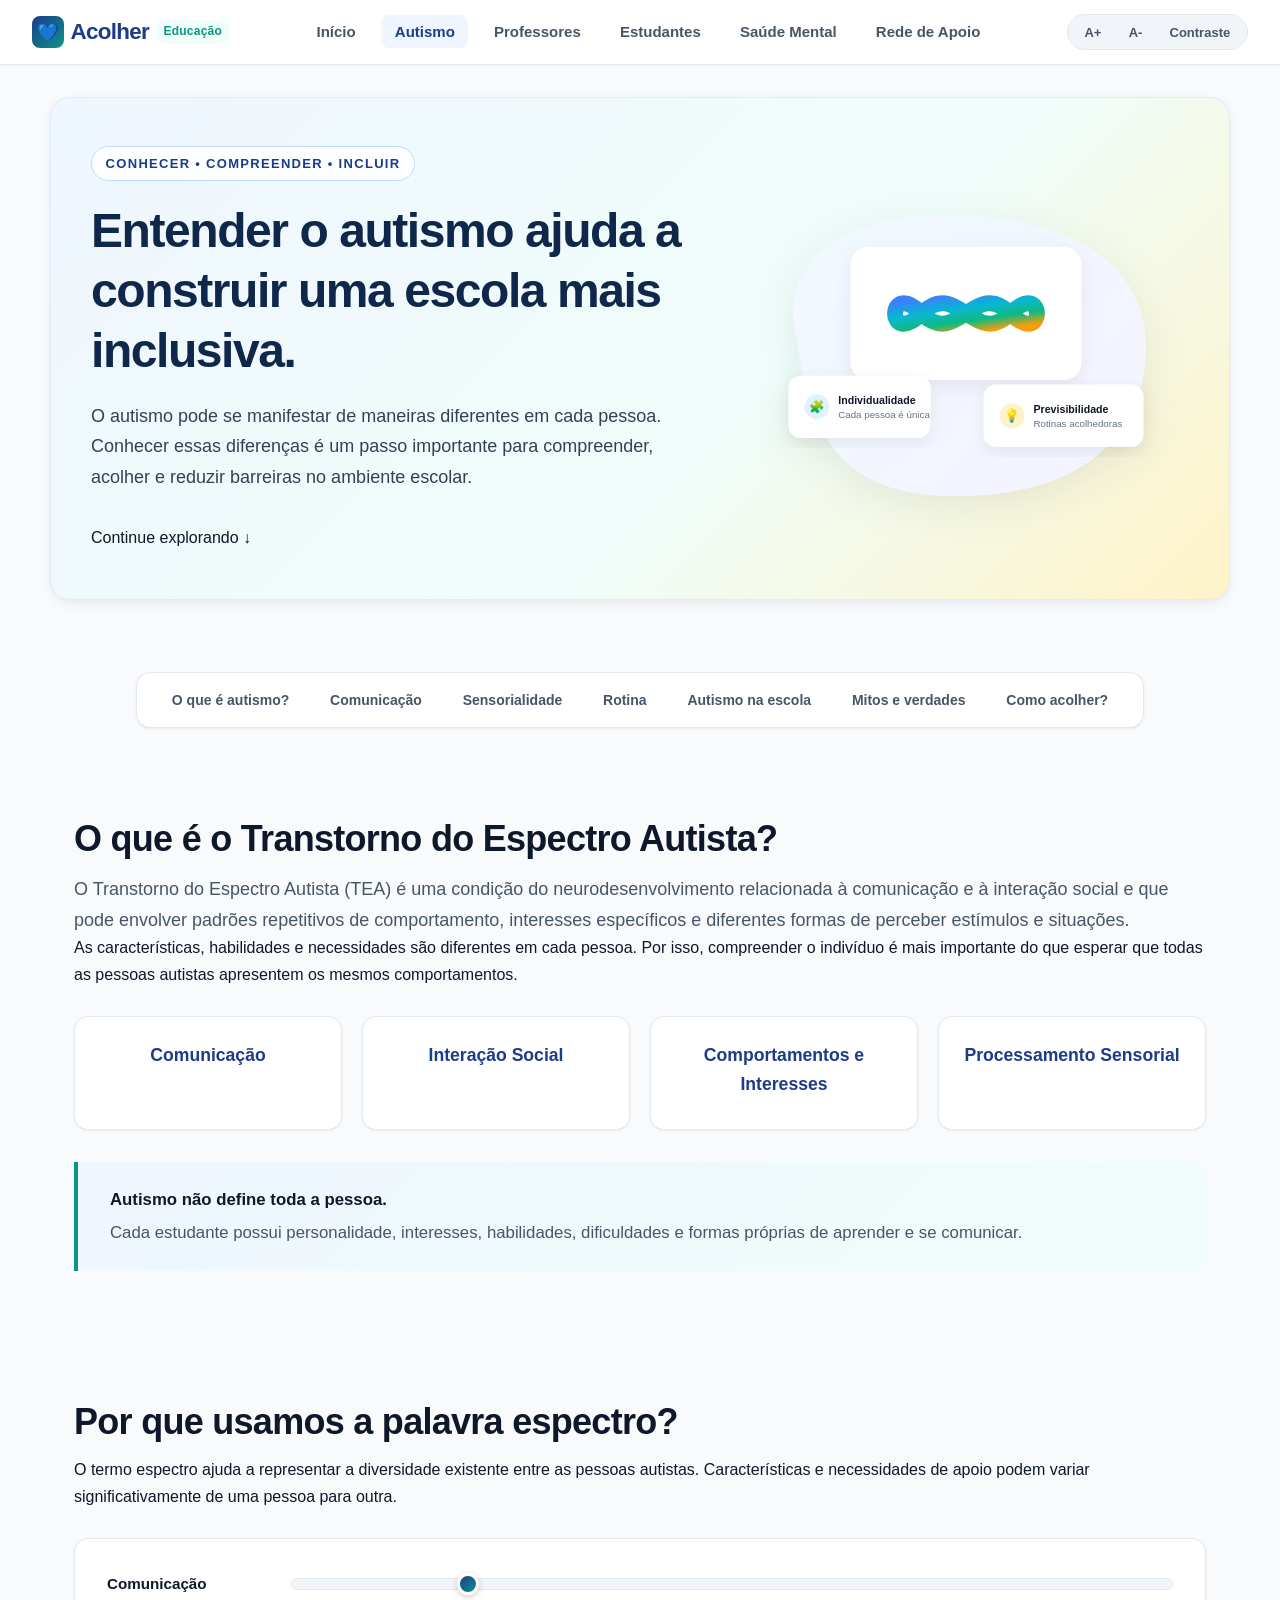
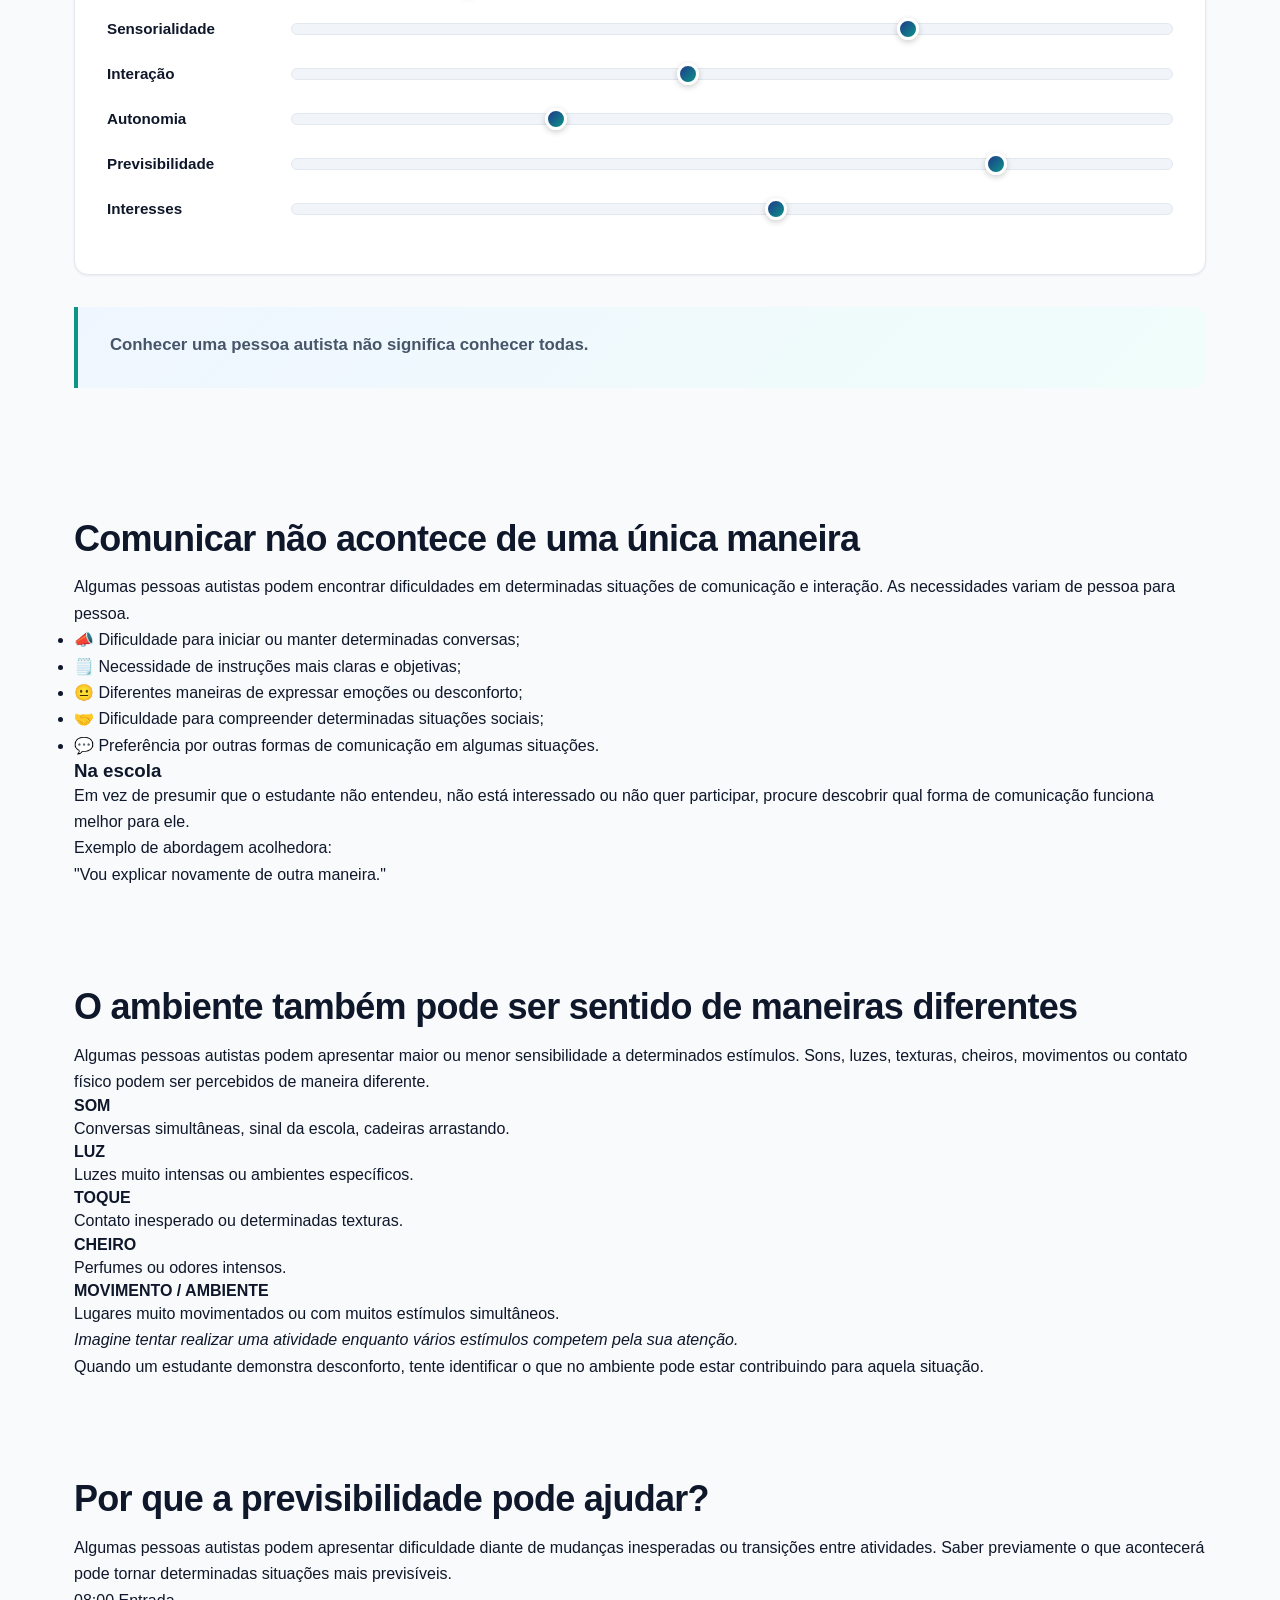
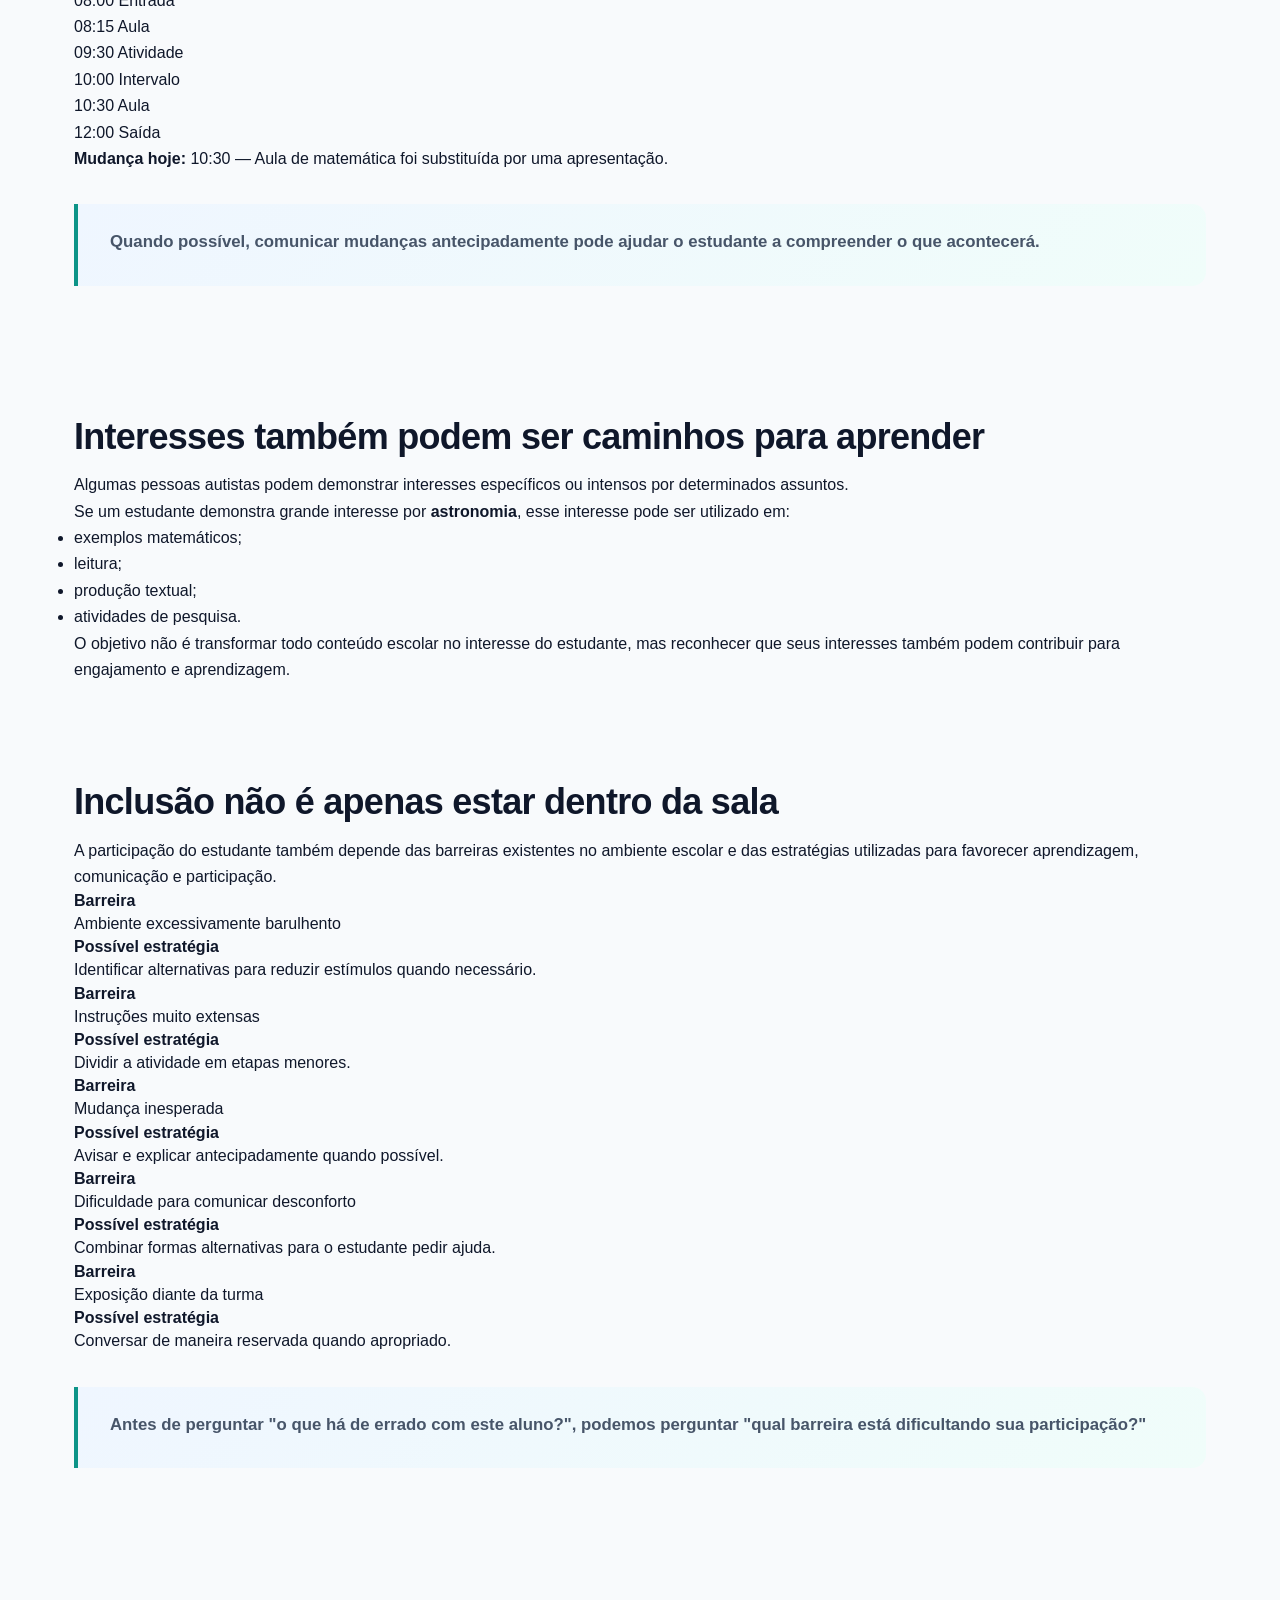
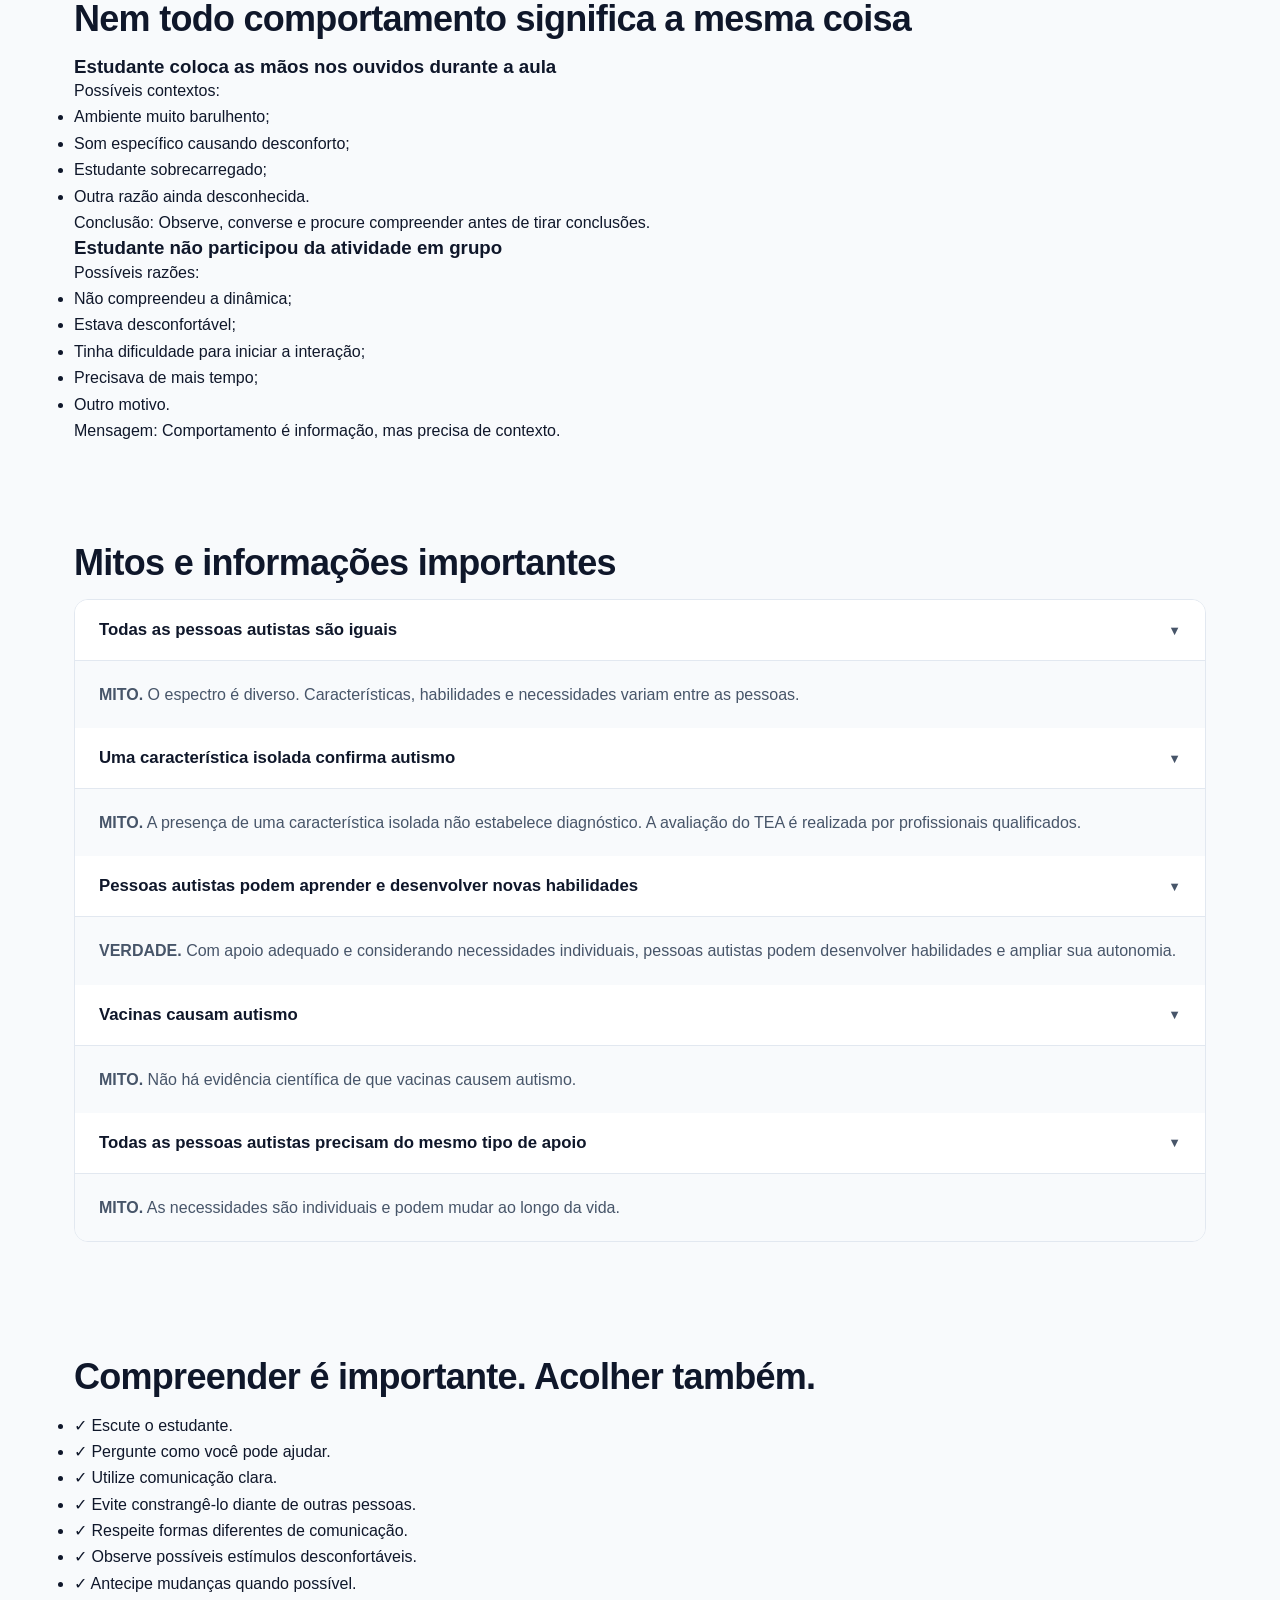
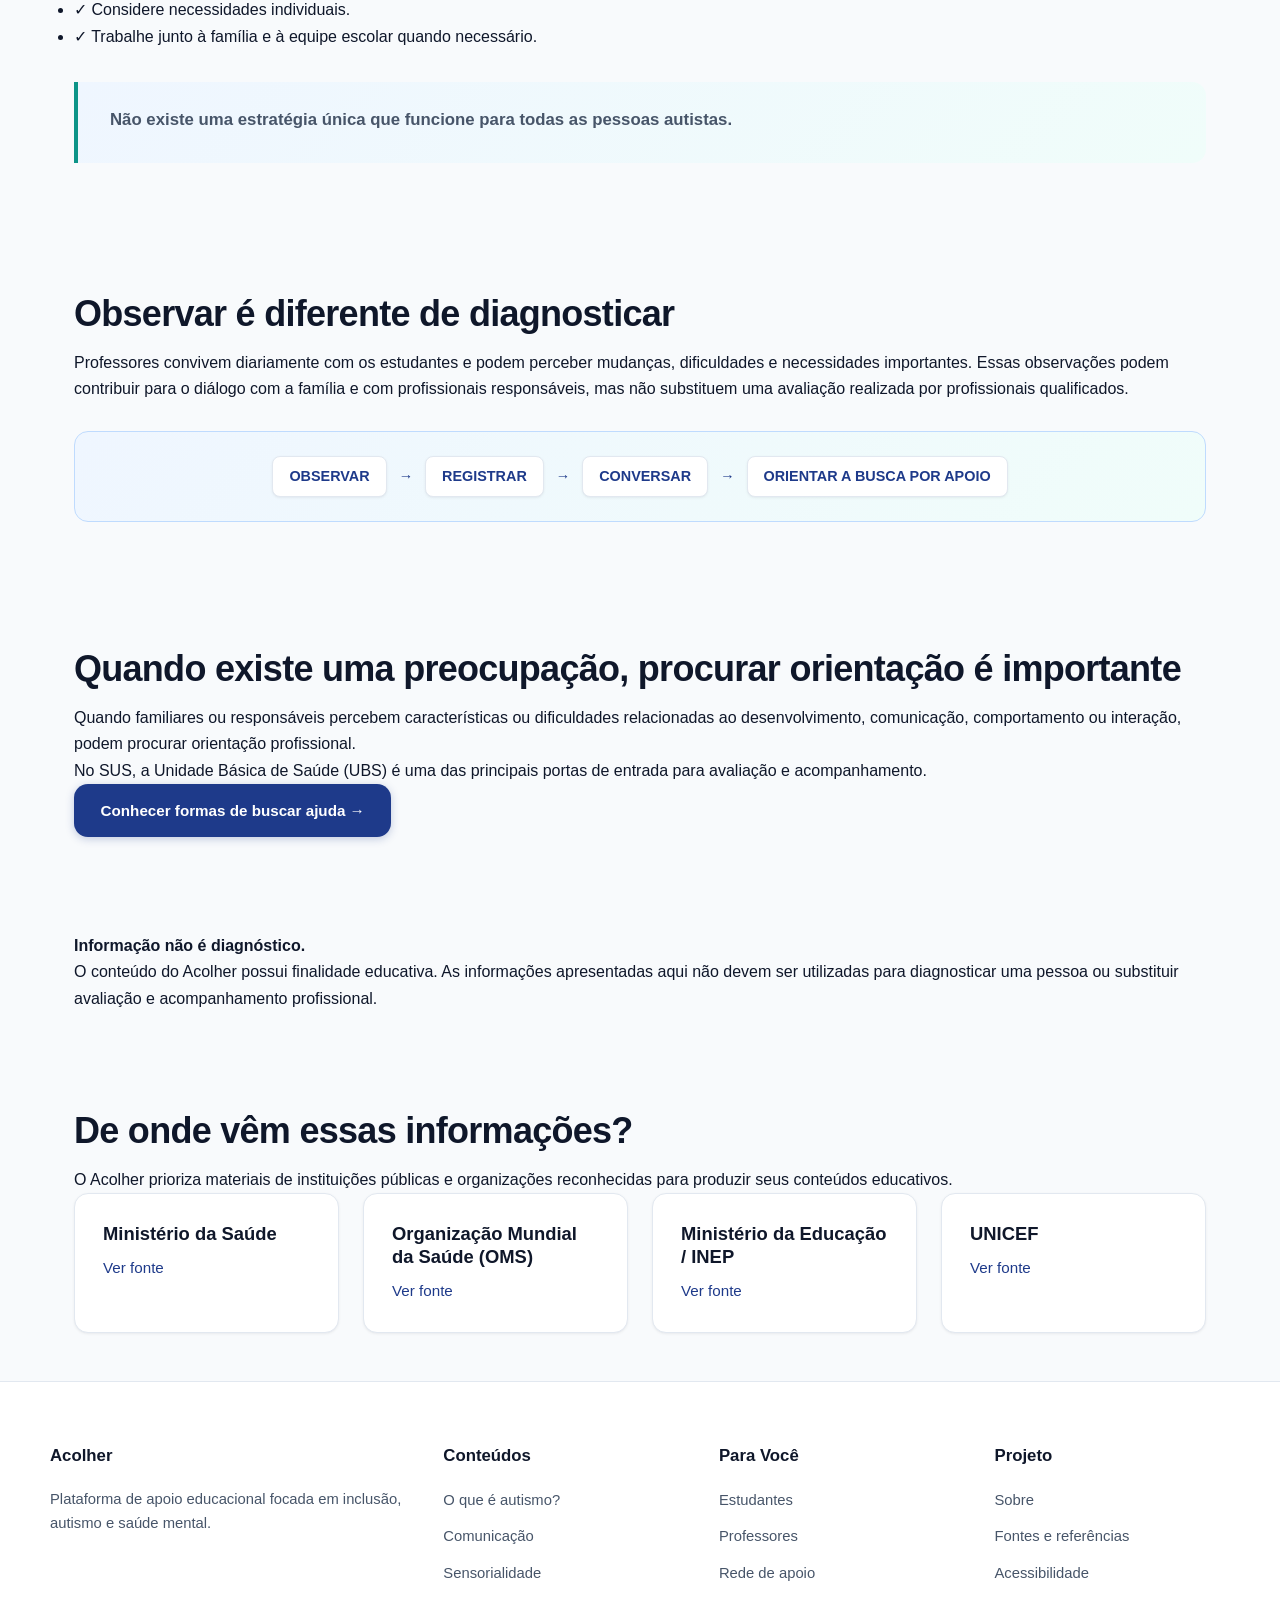
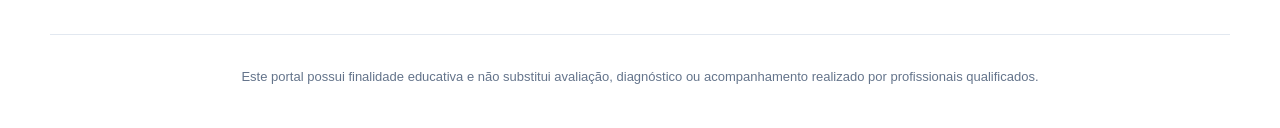
==== autismo.html @ 9d17c6d3 "Security: add CSP, X-Content-Type-Options, Referrer-Policy to all pages" ====
<!DOCTYPE html>
<html lang="pt-BR">
<head>
  <meta charset="UTF-8" />
  <meta name="viewport" content="width=device-width, initial-scale=1.0" />
  <title>Autismo – Acolher</title>
  <meta http-equiv="Content-Security-Policy" content="default-src 'self'; script-src 'self' 'unsafe-inline'; style-src 'self' 'unsafe-inline' https://fonts.googleapis.com; font-src 'self' https://fonts.gstatic.com data:; img-src 'self' data: https:; connect-src 'self'; frame-src 'none';" />
  <meta http-equiv="X-Content-Type-Options" content="nosniff" />
  <meta http-equiv="Referrer-Policy" content="strict-origin-when-cross-origin" />
  <link rel="stylesheet" href="assets/css/design.css" />
  <link rel="stylesheet" href="assets/css/style.css" />
  <link rel="preconnect" href="https://fonts.googleapis.com">
  <link rel="preconnect" href="https://fonts.gstatic.com" crossorigin>
  <link href="https://fonts.googleapis.com/css2?family=Inter:wght@400;500;600;700;800&display=swap" rel="stylesheet">
</head>
<body>
  <!-- Header Principal com Navegação e Acessibilidade -->
  <header class="site-header" role="banner">
    <div class="logo-wrapper">
      <a href="index.html" class="logo" aria-label="Acolher - Página inicial">
        <div class="logo-icon" aria-hidden="true">💙</div>
        Acolher
        <span>Educação</span>
      </a>
    </div>

    <nav aria-label="Menu principal">
      <ul class="nav-list">
        <li><a href="index.html" class="nav-link">Início</a></li>
        <li><a href="autismo.html" class="nav-link active" aria-current="page">Autismo</a></li>
        <li><a href="professores.html" class="nav-link">Professores</a></li>
        <li><a href="estudantes.html" class="nav-link">Estudantes</a></li>
        <li><a href="index.html#saude-mental" class="nav-link">Saúde Mental</a></li>
        <li><a href="index.html#rede-apoio" class="nav-link">Rede de Apoio</a></li>
      </ul>
    </nav>

    <div class="accessibility-toolbar" aria-label="Barra de ferramentas de acessibilidade">
      <button id="increase-text" aria-label="Aumentar tamanho da fonte" title="Aumentar fonte">A+</button>
      <button id="decrease-text" aria-label="Diminuir tamanho da fonte" title="Diminuir fonte">A-</button>
      <button id="toggle-contrast" aria-label="Alternar modo de alto contraste" title="Alto contraste">Contraste</button>
    </div>
  </header>

  <!-- Hero specific for Autismo -->
  <section class="hero hero-autismo" id="hero-autismo">
    <div class="hero-text">
      <p class="subtitle">CONHECER • COMPREENDER • INCLUIR</p>
      <h1>Entender o autismo ajuda a construir uma escola mais inclusiva.</h1>
      <p class="description">O autismo pode se manifestar de maneiras diferentes em cada pessoa. Conhecer essas diferenças é um passo importante para compreender, acolher e reduzir barreiras no ambiente escolar.</p>
      <p class="continue-indicator">Continue explorando ↓</p>
    </div>
    <div class="hero-illustration" aria-hidden="true">
      <img src="assets/img/autismo-hero.svg" alt="Ilustração representando diversidade e ambiente escolar" />
    </div>
  </section>

  <!-- Small intra‑page navigation -->
  <nav class="page-nav" aria-label="Navegação interna da página Autismo">
    <ul>
      <li><a href="#o-que-e">O que é autismo?</a></li>
      <li><a href="#comunicacao">Comunicação</a></li>
      <li><a href="#sensorialidade">Sensorialidade</a></li>
      <li><a href="#rotina">Rotina</a></li>
      <li><a href="#na-escola">Autismo na escola</a></li>
      <li><a href="#mitos">Mitos e verdades</a></li>
      <li><a href="#acolher">Como acolher?</a></li>
    </ul>
  </nav>

  <!-- 1. O que é autismo? -->
  <section class="section" id="o-que-e">
    <h2>O que é o Transtorno do Espectro Autista?</h2>
    <p class="lead">O Transtorno do Espectro Autista (TEA) é uma condição do neurodesenvolvimento relacionada à comunicação e à interação social e que pode envolver padrões repetitivos de comportamento, interesses específicos e diferentes formas de perceber estímulos e situações.</p>
    <p>As características, habilidades e necessidades são diferentes em cada pessoa. Por isso, compreender o indivíduo é mais importante do que esperar que todas as pessoas autistas apresentem os mesmos comportamentos.</p>
    <div class="grid-4cols">
      <div class="info-box"><strong>Comunicação</strong></div>
      <div class="info-box"><strong>Interação Social</strong></div>
      <div class="info-box"><strong>Comportamentos e Interesses</strong></div>
      <div class="info-box"><strong>Processamento Sensorial</strong></div>
    </div>
    <blockquote class="highlight">
      <p>Autismo não define toda a pessoa.</p>
      <p>Cada estudante possui personalidade, interesses, habilidades, dificuldades e formas próprias de aprender e se comunicar.</p>
    </blockquote>
  </section>

  <!-- 2. Por que se chama "espectro"? -->
  <section class="section" id="espectro">
    <h2>Por que usamos a palavra espectro?</h2>
    <p>O termo espectro ajuda a representar a diversidade existente entre as pessoas autistas. Características e necessidades de apoio podem variar significativamente de uma pessoa para outra.</p>
    <div class="espectro-visual">
      <div class="dimension">
        <span class="dim-label">Comunicação</span>
        <div class="dim-bar"><span class="dot" style="left:20%;"></span></div>
      </div>
      <div class="dimension">
        <span class="dim-label">Sensorialidade</span>
        <div class="dim-bar"><span class="dot" style="left:70%;"></span></div>
      </div>
      <div class="dimension">
        <span class="dim-label">Interação</span>
        <div class="dim-bar"><span class="dot" style="left:45%;"></span></div>
      </div>
      <div class="dimension">
        <span class="dim-label">Autonomia</span>
        <div class="dim-bar"><span class="dot" style="left:30%;"></span></div>
      </div>
      <div class="dimension">
        <span class="dim-label">Previsibilidade</span>
        <div class="dim-bar"><span class="dot" style="left:80%;"></span></div>
      </div>
      <div class="dimension">
        <span class="dim-label">Interesses</span>
        <div class="dim-bar"><span class="dot" style="left:55%;"></span></div>
      </div>
    </div>
    <blockquote class="highlight">
      <p>Conhecer uma pessoa autista não significa conhecer todas.</p>
    </blockquote>
  </section>

  <!-- 3. Formas diferentes de comunicação -->
  <section class="section" id="comunicacao">
    <h2>Comunicar não acontece de uma única maneira</h2>
    <p>Algumas pessoas autistas podem encontrar dificuldades em determinadas situações de comunicação e interação. As necessidades variam de pessoa para pessoa.</p>
    <ul class="list-with-icons">
      <li>📣 Dificuldade para iniciar ou manter determinadas conversas;</li>
      <li>🗒️ Necessidade de instruções mais claras e objetivas;</li>
      <li>😐 Diferentes maneiras de expressar emoções ou desconforto;</li>
      <li>🤝 Dificuldade para compreender determinadas situações sociais;</li>
      <li>💬 Preferência por outras formas de comunicação em algumas situações.</li>
    </ul>
    <div class="highlight-box">
      <h3>Na escola</h3>
      <p>Em vez de presumir que o estudante não entendeu, não está interessado ou não quer participar, procure descobrir qual forma de comunicação funciona melhor para ele.</p>
      <p>Exemplo de abordagem acolhedora:</p>
      <blockquote>"Vou explicar novamente de outra maneira."</blockquote>
    </div>
  </section>

  <!-- 4. Processamento sensorial -->
  <section class="section" id="sensorialidade">
    <h2>O ambiente também pode ser sentido de maneiras diferentes</h2>
    <p>Algumas pessoas autistas podem apresentar maior ou menor sensibilidade a determinados estímulos. Sons, luzes, texturas, cheiros, movimentos ou contato físico podem ser percebidos de maneira diferente.</p>
    <div class="sensor-grid">
      <div class="sensor-card">
        <h4>SOM</h4>
        <p>Conversas simultâneas, sinal da escola, cadeiras arrastando.</p>
      </div>
      <div class="sensor-card">
        <h4>LUZ</h4>
        <p>Luzes muito intensas ou ambientes específicos.</p>
      </div>
      <div class="sensor-card">
        <h4>TOQUE</h4>
        <p>Contato inesperado ou determinadas texturas.</p>
      </div>
      <div class="sensor-card">
        <h4>CHEIRO</h4>
        <p>Perfumes ou odores intensos.</p>
      </div>
      <div class="sensor-card">
        <h4>MOVIMENTO / AMBIENTE</h4>
        <p>Lugares muito movimentados ou com muitos estímulos simultâneos.</p>
      </div>
    </div>
    <div class="box-illustration">
      <p><em>Imagine tentar realizar uma atividade enquanto vários estímulos competem pela sua atenção.</em></p>
    </div>
    <p>Quando um estudante demonstra desconforto, tente identificar o que no ambiente pode estar contribuindo para aquela situação.</p>
  </section>

  <!-- 5. Rotina e previsibilidade -->
  <section class="section" id="rotina">
    <h2>Por que a previsibilidade pode ajudar?</h2>
    <p>Algumas pessoas autistas podem apresentar dificuldade diante de mudanças inesperadas ou transições entre atividades. Saber previamente o que acontecerá pode tornar determinadas situações mais previsíveis.</p>
    <div class="timeline">
      <div class="timeline-item"><span class="time">08:00</span> Entrada</div>
      <div class="timeline-item"><span class="time">08:15</span> Aula</div>
      <div class="timeline-item"><span class="time">09:30</span> Atividade</div>
      <div class="timeline-item"><span class="time">10:00</span> Intervalo</div>
      <div class="timeline-item"><span class="time">10:30</span> Aula</div>
      <div class="timeline-item"><span class="time">12:00</span> Saída</div>
    </div>
    <p class="change-example"><strong>Mudança hoje:</strong> 10:30 — Aula de matemática foi substituída por uma apresentação.</p>
    <blockquote class="highlight">
      <p>Quando possível, comunicar mudanças antecipadamente pode ajudar o estudante a compreender o que acontecerá.</p>
    </blockquote>
  </section>

  <!-- 6. Interesses e comportamentos -->
  <section class="section" id="interesses">
    <h2>Interesses também podem ser caminhos para aprender</h2>
    <p>Algumas pessoas autistas podem demonstrar interesses específicos ou intensos por determinados assuntos.</p>
    <div class="example-box">
      <p>Se um estudante demonstra grande interesse por <strong>astronomia</strong>, esse interesse pode ser utilizado em:</p>
      <ul>
        <li>exemplos matemáticos;</li>
        <li>leitura;</li>
        <li>produção textual;</li>
        <li>atividades de pesquisa.</li>
      </ul>
    </div>
    <p>O objetivo não é transformar todo conteúdo escolar no interesse do estudante, mas reconhecer que seus interesses também podem contribuir para engajamento e aprendizagem.</p>
  </section>

  <!-- 7. Autismo na escola -->
  <section class="section" id="na-escola">
    <h2>Inclusão não é apenas estar dentro da sala</h2>
    <p>A participação do estudante também depende das barreiras existentes no ambiente escolar e das estratégias utilizadas para favorecer aprendizagem, comunicação e participação.</p>
    <div class="grid-2cols barrier-grid">
      <div class="barrier-item">
        <h4>Barreira</h4>
        <p>Ambiente excessivamente barulhento</p>
        <h4>Possível estratégia</h4>
        <p>Identificar alternativas para reduzir estímulos quando necessário.</p>
      </div>
      <div class="barrier-item">
        <h4>Barreira</h4>
        <p>Instruções muito extensas</p>
        <h4>Possível estratégia</h4>
        <p>Dividir a atividade em etapas menores.</p>
      </div>
      <div class="barrier-item">
        <h4>Barreira</h4>
        <p>Mudança inesperada</p>
        <h4>Possível estratégia</h4>
        <p>Avisar e explicar antecipadamente quando possível.</p>
      </div>
      <div class="barrier-item">
        <h4>Barreira</h4>
        <p>Dificuldade para comunicar desconforto</p>
        <h4>Possível estratégia</h4>
        <p>Combinar formas alternativas para o estudante pedir ajuda.</p>
      </div>
      <div class="barrier-item">
        <h4>Barreira</h4>
        <p>Exposição diante da turma</p>
        <h4>Possível estratégia</h4>
        <p>Conversar de maneira reservada quando apropriado.</p>
      </div>
    </div>
    <blockquote class="highlight">
      <p>Antes de perguntar "o que há de errado com este aluno?", podemos perguntar "qual barreira está dificultando sua participação?"</p>
    </blockquote>
  </section>

  <!-- 8. Uma situação, diferentes explicações -->
  <section class="section" id="situacoes">
    <h2>Nem todo comportamento significa a mesma coisa</h2>
    <div class="case-study">
      <h3>Estudante coloca as mãos nos ouvidos durante a aula</h3>
      <p>Possíveis contextos:</p>
      <ul>
        <li>Ambiente muito barulhento;</li>
        <li>Som específico causando desconforto;</li>
        <li>Estudante sobrecarregado;</li>
        <li>Outra razão ainda desconhecida.</li>
      </ul>
      <p>Conclusão: Observe, converse e procure compreender antes de tirar conclusões.</p>
    </div>
    <div class="case-study">
      <h3>Estudante não participou da atividade em grupo</h3>
      <p>Possíveis razões:</p>
      <ul>
        <li>Não compreendeu a dinâmica;</li>
        <li>Estava desconfortável;</li>
        <li>Tinha dificuldade para iniciar a interação;</li>
        <li>Precisava de mais tempo;</li>
        <li>Outro motivo.</li>
      </ul>
      <p>Mensagem: Comportamento é informação, mas precisa de contexto.</p>
    </div>
  </section>

  <!-- 9. Mitos e verdades accordion -->
  <section class="section" id="mitos">
    <h2>Mitos e informações importantes</h2>
    <div class="accordion">
      <div class="accordion-item">
        <button class="accordion-title" aria-expanded="false">Todas as pessoas autistas são iguais</button>
        <div class="accordion-content"><strong>MITO.</strong> O espectro é diverso. Características, habilidades e necessidades variam entre as pessoas.</div>
      </div>
      <div class="accordion-item">
        <button class="accordion-title" aria-expanded="false">Uma característica isolada confirma autismo</button>
        <div class="accordion-content"><strong>MITO.</strong> A presença de uma característica isolada não estabelece diagnóstico. A avaliação do TEA é realizada por profissionais qualificados.</div>
      </div>
      <div class="accordion-item">
        <button class="accordion-title" aria-expanded="false">Pessoas autistas podem aprender e desenvolver novas habilidades</button>
        <div class="accordion-content"><strong>VERDADE.</strong> Com apoio adequado e considerando necessidades individuais, pessoas autistas podem desenvolver habilidades e ampliar sua autonomia.</div>
      </div>
      <div class="accordion-item">
        <button class="accordion-title" aria-expanded="false">Vacinas causam autismo</button>
        <div class="accordion-content"><strong>MITO.</strong> Não há evidência científica de que vacinas causem autismo.</div>
      </div>
      <div class="accordion-item">
        <button class="accordion-title" aria-expanded="false">Todas as pessoas autistas precisam do mesmo tipo de apoio</button>
        <div class="accordion-content"><strong>MITO.</strong> As necessidades são individuais e podem mudar ao longo da vida.</div>
      </div>
    </div>
  </section>

  <!-- 10. Como posso acolher? checklist -->
  <section class="section" id="acolher">
    <h2>Compreender é importante. Acolher também.</h2>
    <ul class="checklist">
      <li>✓ Escute o estudante.</li>
      <li>✓ Pergunte como você pode ajudar.</li>
      <li>✓ Utilize comunicação clara.</li>
      <li>✓ Evite constrangê-lo diante de outras pessoas.</li>
      <li>✓ Respeite formas diferentes de comunicação.</li>
      <li>✓ Observe possíveis estímulos desconfortáveis.</li>
      <li>✓ Antecipe mudanças quando possível.</li>
      <li>✓ Considere necessidades individuais.</li>
      <li>✓ Trabalhe junto à família e à equipe escolar quando necessário.</li>
    </ul>
    <blockquote class="highlight">
      <p>Não existe uma estratégia única que funcione para todas as pessoas autistas.</p>
    </blockquote>
  </section>

  <!-- 11. Professor não faz diagnóstico -->
  <section class="section" id="naodiagnostico">
    <h2>Observar é diferente de diagnosticar</h2>
    <p>Professores convivem diariamente com os estudantes e podem perceber mudanças, dificuldades e necessidades importantes. Essas observações podem contribuir para o diálogo com a família e com profissionais responsáveis, mas não substituem uma avaliação realizada por profissionais qualificados.</p>
    <div class="flow-diagram">
      <span>OBSERVAR</span> → <span>REGISTRAR</span> → <span>CONVERSAR</span> → <span>ORIENTAR A BUSCA POR APOIO</span>
    </div>
  </section>

  <!-- 12. Quando procurar orientação? -->
  <section class="section" id="orientacao">
    <h2>Quando existe uma preocupação, procurar orientação é importante</h2>
    <p>Quando familiares ou responsáveis percebem características ou dificuldades relacionadas ao desenvolvimento, comunicação, comportamento ou interação, podem procurar orientação profissional.</p>
    <p>No SUS, a Unidade Básica de Saúde (UBS) é uma das principais portas de entrada para avaliação e acompanhamento.</p>
    <a href="index.html#rede-apoio" class="btn primary">Conhecer formas de buscar ajuda →</a>
  </section>

  <!-- 13. Aviso educativo -->
  <section class="section" id="aviso">
    <div class="alert-box">
      <strong>Informação não é diagnóstico.</strong>
      <p>O conteúdo do Acolher possui finalidade educativa. As informações apresentadas aqui não devem ser utilizadas para diagnosticar uma pessoa ou substituir avaliação e acompanhamento profissional.</p>
    </div>
  </section>

  <!-- 14. Fontes -->
  <section class="section" id="fontes">
    <h2>De onde vêm essas informações?</h2>
    <p>O Acolher prioriza materiais de instituições públicas e organizações reconhecidas para produzir seus conteúdos educativos.</p>
    <div class="cards-grid small">
      <article class="card small">
        <h4>Ministério da Saúde</h4>
        <p><a href="#" target="_blank">Ver fonte</a></p>
      </article>
      <article class="card small">
        <h4>Organização Mundial da Saúde (OMS)</h4>
        <p><a href="#" target="_blank">Ver fonte</a></p>
      </article>
      <article class="card small">
        <h4>Ministério da Educação / INEP</h4>
        <p><a href="#" target="_blank">Ver fonte</a></p>
      </article>
      <article class="card small">
        <h4>UNICEF</h4>
        <p><a href="#" target="_blank">Ver fonte</a></p>
      </article>
    </div>
  </section>

  <footer class="site-footer" aria-label="Rodapé">
    <div class="footer-grid">
      <div class="footer-section">
        <h3>Acolher</h3>
        <p>Plataforma de apoio educacional focada em inclusão, autismo e saúde mental.</p>
      </div>
      <div class="footer-section">
        <h3>Conteúdos</h3>
        <ul>
          <li><a href="#o-que-e">O que é autismo?</a></li>
          <li><a href="#comunicacao">Comunicação</a></li>
          <li><a href="#sensorialidade">Sensorialidade</a></li>
        </ul>
      </div>
      <div class="footer-section">
        <h3>Para Você</h3>
        <ul>
          <li><a href="estudantes.html">Estudantes</a></li>
          <li><a href="professores.html">Professores</a></li>
          <li><a href="index.html#rede-apoio">Rede de apoio</a></li>
        </ul>
      </div>
      <div class="footer-section">
        <h3>Projeto</h3>
        <ul>
          <li><a href="#">Sobre</a></li>
          <li><a href="#fontes">Fontes e referências</a></li>
          <li><a href="#aviso">Acessibilidade</a></li>
        </ul>
      </div>
    </div>
    <p class="footer-disclaimer">Este portal possui finalidade educativa e não substitui avaliação, diagnóstico ou acompanhamento realizado por profissionais qualificados.</p>
  </footer>

  <script src="assets/js/script.js"></script>
  <script>
    // Simple accordion functionality
    document.querySelectorAll('.accordion-title').forEach(btn => {
      btn.addEventListener('click', () => {
        const expanded = btn.getAttribute('aria-expanded') === 'true';
        btn.setAttribute('aria-expanded', !expanded);
        btn.nextElementSibling.style.display = expanded ? 'none' : 'block';
      });
    });
  </script>
</body>
</html>
---- assets/css/design.css ----
/* ==========================================================================
   ACOLHER – DESIGN SYSTEM & MASTER STYLESHEET
   Educação • Inclusão • Bem-estar
   ========================================================================== */

:root {
  /* Color Palette – Human, warm, modern and accessible */
  --primary: #1e3a8a;          /* Reassuring deep indigo */
  --primary-hover: #1d4ed8;
  --primary-light: #eff6ff;
  --primary-border: #bfdbfe;

  --secondary: #0d9488;        /* Soothing inclusive teal */
  --secondary-hover: #0f766e;
  --secondary-light: #f0fdfa;
  --secondary-border: #99f6e4;

  --accent-amber: #d97706;     /* Warm guidance amber */
  --accent-amber-light: #fef3c7;
  --accent-purple: #6d28d9;    /* Student emotion purple */
  --accent-purple-light: #ede9fe;
  --accent-rose: #e11d48;
  --accent-rose-light: #ffe4e6;

  --bg-page: #f8fafc;
  --surface: #ffffff;
  --surface-alt: #f1f5f9;
  
  --text-main: #0f172a;
  --text-muted: #475569;
  --text-light: #64748b;

  --border: #e2e8f0;
  --border-focus: #3b82f6;

  /* Typography */
  --font-family: 'Inter', -apple-system, BlinkMacSystemFont, 'Segoe UI', Roboto, sans-serif;
  --font-size-base: 1rem;
  --line-height-base: 1.65;
  --line-height-heading: 1.25;

  /* Elevation & Shadows */
  --shadow-sm: 0 1px 3px 0 rgba(15, 23, 42, 0.06), 0 1px 2px -1px rgba(15, 23, 42, 0.04);
  --shadow-md: 0 4px 14px -2px rgba(15, 23, 42, 0.08), 0 2px 4px -2px rgba(15, 23, 42, 0.04);
  --shadow-lg: 0 12px 28px -4px rgba(15, 23, 42, 0.1), 0 4px 8px -2px rgba(15, 23, 42, 0.04);

  /* Shape tokens */
  --radius-sm: 8px;
  --radius-md: 14px;
  --radius-lg: 20px;
  --radius-full: 9999px;

  /* Transitions */
  --transition-fast: 0.18s ease;
  --transition-normal: 0.25s cubic-bezier(0.4, 0, 0.2, 1);
  --max-width: 1180px;
}

/* --------------------------------------------------------------------------
   High Contrast Mode
   -------------------------------------------------------------------------- */
body.high-contrast {
  --primary: #000000;
  --primary-hover: #000000;
  --primary-light: #ffffff;
  --primary-border: #000000;
  --secondary: #000000;
  --secondary-hover: #000000;
  --secondary-light: #ffffff;
  --secondary-border: #000000;
  --bg-page: #ffffff;
  --surface: #ffffff;
  --surface-alt: #ffffff;
  --text-main: #000000;
  --text-muted: #111111;
  --text-light: #222222;
  --border: #000000;
  --shadow-sm: none;
  --shadow-md: none;
  --shadow-lg: none;
}

body.high-contrast .card,
body.high-contrast .site-header,
body.high-contrast .site-footer,
body.high-contrast .hero,
body.high-contrast .dimension,
body.high-contrast .info-box,
body.high-contrast .situation-card,
body.high-contrast .emotion-card {
  border: 2px solid #000000 !important;
  background: #ffffff !important;
  color: #000000 !important;
  box-shadow: none !important;
}

body.high-contrast a {
  text-decoration: underline !important;
}

/* --------------------------------------------------------------------------
   CSS Reset & Base
   -------------------------------------------------------------------------- */
*, *::before, *::after {
  box-sizing: border-box;
  margin: 0;
  padding: 0;
}

html {
  font-size: var(--font-size-base);
  scroll-behavior: smooth;
}

body {
  font-family: var(--font-family);
  background-color: var(--bg-page);
  color: var(--text-main);
  line-height: var(--line-height-base);
  min-height: 100vh;
  display: flex;
  flex-direction: column;
  -webkit-font-smoothing: antialiased;
}

img, svg {
  display: block;
  max-width: 100%;
  height: auto;
}

a {
  color: var(--primary);
  text-decoration: none;
  transition: color var(--transition-fast);
}

a:hover, a:focus-visible {
  color: var(--primary-hover);
}

:focus-visible {
  outline: 3px solid var(--border-focus);
  outline-offset: 3px;
  border-radius: var(--radius-sm);
}

/* --------------------------------------------------------------------------
   Layout Containers & Utilities
   -------------------------------------------------------------------------- */
.container,
.section {
  width: 100%;
  max-width: var(--max-width);
  margin: 0 auto;
  padding: 3rem 1.5rem;
}

.section-header {
  text-align: center;
  max-width: 760px;
  margin: 0 auto 2.5rem;
}

.section-badge {
  display: inline-flex;
  align-items: center;
  gap: 0.35rem;
  padding: 0.3rem 0.85rem;
  border-radius: var(--radius-full);
  font-size: 0.8125rem;
  font-weight: 700;
  text-transform: uppercase;
  letter-spacing: 0.06em;
  background: var(--primary-light);
  color: var(--primary);
  margin-bottom: 0.85rem;
}

.section-badge.teal {
  background: var(--secondary-light);
  color: var(--secondary);
}

.section-badge.amber {
  background: var(--accent-amber-light);
  color: var(--accent-amber);
}

.section-badge.purple {
  background: var(--accent-purple-light);
  color: var(--accent-purple);
}

h1, h2, h3, h4 {
  color: var(--text-main);
  line-height: var(--line-height-heading);
  font-weight: 700;
}

h2 {
  font-size: clamp(1.65rem, 3vw, 2.25rem);
  margin-bottom: 0.85rem;
  letter-spacing: -0.02em;
}

p.section-description,
p.lead {
  font-size: 1.125rem;
  color: var(--text-muted);
  line-height: 1.7;
}

/* --------------------------------------------------------------------------
   Header & Accessibility Toolbar
   -------------------------------------------------------------------------- */
.site-header {
  position: sticky;
  top: 0;
  z-index: 100;
  background: rgba(255, 255, 255, 0.95);
  backdrop-filter: blur(10px);
  border-bottom: 1px solid var(--border);
  padding: 0.85rem 2rem;
  display: flex;
  align-items: center;
  justify-content: space-between;
  gap: 1.5rem;
  box-shadow: 0 1px 3px rgba(0, 0, 0, 0.03);
}

.logo-wrapper {
  display: flex;
  align-items: center;
  gap: 0.75rem;
}

.logo-icon {
  width: 32px;
  height: 32px;
  border-radius: 8px;
  background: linear-gradient(135deg, var(--primary), var(--secondary));
  display: flex;
  align-items: center;
  justify-content: center;
  color: #fff;
  font-weight: 800;
  font-size: 1.1rem;
}

.logo {
  font-size: 1.4rem;
  font-weight: 800;
  color: var(--primary);
  letter-spacing: -0.03em;
  display: flex;
  align-items: center;
  gap: 0.4rem;
}

.logo span {
  font-size: 0.75rem;
  font-weight: 600;
  background: var(--secondary-light);
  color: var(--secondary);
  padding: 0.15rem 0.5rem;
  border-radius: var(--radius-full);
  letter-spacing: 0.02em;
}

.nav-list {
  list-style: none;
  display: flex;
  align-items: center;
  gap: 0.75rem;
}

.nav-link {
  font-size: 0.9375rem;
  font-weight: 600;
  color: var(--text-muted);
  padding: 0.5rem 0.85rem;
  border-radius: var(--radius-sm);
  transition: all var(--transition-fast);
}

.nav-link:hover {
  color: var(--primary);
  background: var(--primary-light);
}

.nav-link.active,
.nav-link[aria-current="page"] {
  color: var(--primary);
  background: var(--primary-light);
  font-weight: 700;
}

.accessibility-toolbar {
  display: flex;
  align-items: center;
  gap: 0.4rem;
  background: var(--surface-alt);
  padding: 0.25rem 0.4rem;
  border-radius: var(--radius-full);
  border: 1px solid var(--border);
}

.accessibility-toolbar button {
  background: transparent;
  border: none;
  border-radius: var(--radius-full);
  padding: 0.35rem 0.65rem;
  font-size: 0.8125rem;
  font-weight: 700;
  color: var(--text-muted);
  cursor: pointer;
  display: inline-flex;
  align-items: center;
  gap: 0.25rem;
  transition: all var(--transition-fast);
}

.accessibility-toolbar button:hover,
.accessibility-toolbar button:focus-visible {
  background: var(--surface);
  color: var(--primary);
  box-shadow: var(--shadow-sm);
}

/* --------------------------------------------------------------------------
   Hero Component (Rich, Balanced & Accessible)
   -------------------------------------------------------------------------- */
.hero {
  max-width: var(--max-width);
  margin: 2rem auto 3rem;
  padding: 3rem 2.5rem;
  background: linear-gradient(135deg, #eff6ff 0%, #f0fdfa 60%, #fef3c7 100%);
  border: 1px solid rgba(219, 234, 254, 0.8);
  border-radius: var(--radius-lg);
  display: grid;
  grid-template-columns: 1.15fr 0.85fr;
  align-items: center;
  gap: 3rem;
  box-shadow: var(--shadow-md);
  position: relative;
  overflow: hidden;
}

.hero-text {
  z-index: 2;
}

.hero .subtitle {
  font-size: 0.8125rem;
  font-weight: 800;
  text-transform: uppercase;
  letter-spacing: 0.1em;
  color: var(--primary);
  background: rgba(255, 255, 255, 0.85);
  display: inline-block;
  padding: 0.35rem 0.85rem;
  border-radius: var(--radius-full);
  margin-bottom: 1.25rem;
  border: 1px solid var(--primary-border);
}

.hero h1 {
  font-size: clamp(2rem, 3.8vw, 3rem);
  letter-spacing: -0.03em;
  color: #0f274a;
  margin-bottom: 1.25rem;
}

.hero .description {
  font-size: 1.125rem;
  color: #334155;
  margin-bottom: 2rem;
  line-height: 1.7;
}

.hero-buttons {
  display: flex;
  flex-wrap: wrap;
  gap: 1rem;
}

.hero-illustration {
  display: flex;
  align-items: center;
  justify-content: center;
  z-index: 2;
}

.hero-illustration img {
  max-height: 320px;
  filter: drop-shadow(0 10px 20px rgba(15, 23, 42, 0.08));
  transition: transform var(--transition-normal);
}

.hero-illustration img:hover {
  transform: translateY(-4px);
}

/* --------------------------------------------------------------------------
   Buttons
   -------------------------------------------------------------------------- */
.btn {
  display: inline-flex;
  align-items: center;
  justify-content: center;
  gap: 0.5rem;
  padding: 0.8rem 1.6rem;
  border-radius: var(--radius-md);
  font-size: 0.95rem;
  font-weight: 700;
  cursor: pointer;
  transition: all var(--transition-normal);
  border: 1px solid transparent;
  text-align: center;
}

.btn.primary {
  background: var(--primary);
  color: #ffffff;
  box-shadow: 0 2px 8px rgba(30, 58, 138, 0.25);
}

.btn.primary:hover {
  background: var(--primary-hover);
  transform: translateY(-2px);
  box-shadow: 0 4px 14px rgba(30, 58, 138, 0.35);
  color: #ffffff;
}

.btn.secondary {
  background: var(--secondary);
  color: #ffffff;
  box-shadow: 0 2px 8px rgba(13, 148, 136, 0.25);
}

.btn.secondary:hover {
  background: var(--secondary-hover);
  transform: translateY(-2px);
  box-shadow: 0 4px 14px rgba(13, 148, 136, 0.35);
  color: #ffffff;
}

.btn.outline {
  background: var(--surface);
  border-color: var(--border);
  color: var(--text-main);
}

.btn.outline:hover {
  border-color: var(--primary);
  color: var(--primary);
  background: var(--primary-light);
  transform: translateY(-2px);
}

.btn.link-btn {
  background: transparent;
  color: var(--primary);
  font-weight: 700;
  padding: 0.5rem 0;
  border-radius: 0;
}

.btn.link-btn:hover {
  color: var(--primary-hover);
  text-decoration: underline;
}

/* --------------------------------------------------------------------------
   Section: Para Quem É (Target Audience Cards)
   -------------------------------------------------------------------------- */
.audience-grid {
  display: grid;
  grid-template-columns: repeat(auto-fit, minmax(250px, 1fr));
  gap: 1.5rem;
  margin-top: 1.5rem;
}

.audience-card {
  background: var(--surface);
  border: 1px solid var(--border);
  border-radius: var(--radius-md);
  padding: 2rem 1.5rem;
  display: flex;
  flex-direction: column;
  transition: all var(--transition-normal);
  position: relative;
  overflow: hidden;
}

.audience-card::before {
  content: '';
  position: absolute;
  top: 0;
  left: 0;
  right: 0;
  height: 4px;
  background: var(--primary);
  opacity: 0;
  transition: opacity var(--transition-fast);
}

.audience-card:hover {
  transform: translateY(-4px);
  box-shadow: var(--shadow-lg);
  border-color: var(--primary-border);
}

.audience-card:hover::before {
  opacity: 1;
}

.audience-card .icon-box {
  width: 48px;
  height: 48px;
  border-radius: var(--radius-sm);
  background: var(--primary-light);
  color: var(--primary);
  font-size: 1.5rem;
  display: flex;
  align-items: center;
  justify-content: center;
  margin-bottom: 1.25rem;
}

.audience-card.teal .icon-box {
  background: var(--secondary-light);
  color: var(--secondary);
}

.audience-card.amber .icon-box {
  background: var(--accent-amber-light);
  color: var(--accent-amber);
}

.audience-card.purple .icon-box {
  background: var(--accent-purple-light);
  color: var(--accent-purple);
}

.audience-card h3 {
  font-size: 1.2rem;
  margin-bottom: 0.6rem;
}

.audience-card p {
  color: var(--text-muted);
  font-size: 0.95rem;
  margin-bottom: 1.5rem;
  flex-grow: 1;
}

/* --------------------------------------------------------------------------
   Cards Grid & Generic Card Component
   -------------------------------------------------------------------------- */
.cards-grid {
  display: grid;
  grid-template-columns: repeat(auto-fit, minmax(260px, 1fr));
  gap: 1.5rem;
}

.cards-grid.small {
  grid-template-columns: repeat(auto-fit, minmax(220px, 1fr));
}

.cards-grid.medium {
  grid-template-columns: repeat(auto-fit, minmax(280px, 1fr));
}

.card {
  background: var(--surface);
  border: 1px solid var(--border);
  border-radius: var(--radius-md);
  padding: 1.75rem;
  box-shadow: var(--shadow-sm);
  transition: all var(--transition-normal);
  display: flex;
  flex-direction: column;
}

.card:hover {
  transform: translateY(-3px);
  box-shadow: var(--shadow-md);
  border-color: #cbd5e1;
}

.card h3, .card h4 {
  font-size: 1.15rem;
  margin-bottom: 0.65rem;
  color: var(--text-main);
}

.card p {
  color: var(--text-muted);
  font-size: 0.95rem;
}

/* --------------------------------------------------------------------------
   Section: Conhecendo o Autismo (Home & Internal)
   -------------------------------------------------------------------------- */
.autism-preview {
  background: var(--surface);
  border: 1px solid var(--border);
  border-radius: var(--radius-lg);
  padding: 2.5rem;
  box-shadow: var(--shadow-sm);
}

.autism-preview-header {
  display: flex;
  justify-content: space-between;
  align-items: flex-end;
  flex-wrap: wrap;
  gap: 1.5rem;
  margin-bottom: 2rem;
}

/* --------------------------------------------------------------------------
   Section: Práticas para Professores
   -------------------------------------------------------------------------- */
.teachers-preview {
  display: grid;
  grid-template-columns: 1fr 1fr;
  align-items: center;
  gap: 3rem;
  background: var(--surface);
  border: 1px solid var(--border);
  border-radius: var(--radius-lg);
  padding: 3rem;
  box-shadow: var(--shadow-sm);
}

.practice-list {
  list-style: none;
  display: flex;
  flex-direction: column;
  gap: 1rem;
  margin: 1.5rem 0 2rem;
}

.practice-list li {
  display: flex;
  align-items: center;
  gap: 0.85rem;
  font-size: 1.05rem;
  font-weight: 600;
  color: var(--text-main);
  background: var(--surface-alt);
  padding: 0.85rem 1.25rem;
  border-radius: var(--radius-sm);
  border: 1px solid var(--border);
}

.practice-list li .icon {
  font-size: 1.35rem;
}

/* --------------------------------------------------------------------------
   Section: Mental Health Emotion Check-in (Interactive & Safe)
   -------------------------------------------------------------------------- */
.mental-health-widget {
  background: linear-gradient(180deg, #f8fafc 0%, #ede9fe 100%);
  border: 1px solid #ddd6fe;
  border-radius: var(--radius-lg);
  padding: 3rem 2rem;
  text-align: center;
  box-shadow: var(--shadow-sm);
}

.emotion-grid {
  display: flex;
  flex-wrap: wrap;
  justify-content: center;
  gap: 1rem;
  margin: 2rem 0;
}

.emotion-btn {
  background: var(--surface);
  border: 1.5px solid var(--border);
  border-radius: var(--radius-md);
  padding: 1rem 1.25rem;
  font-family: inherit;
  font-size: 1rem;
  font-weight: 600;
  color: var(--text-main);
  cursor: pointer;
  display: flex;
  flex-direction: column;
  align-items: center;
  gap: 0.5rem;
  min-width: 120px;
  transition: all var(--transition-normal);
  box-shadow: var(--shadow-sm);
}

.emotion-btn .emoji {
  font-size: 2rem;
  transition: transform var(--transition-fast);
}

.emotion-btn:hover {
  transform: translateY(-4px);
  border-color: var(--accent-purple);
  box-shadow: var(--shadow-md);
}

.emotion-btn:hover .emoji {
  transform: scale(1.15);
}

.emotion-btn.active {
  background: var(--accent-purple);
  color: #ffffff;
  border-color: var(--accent-purple);
  box-shadow: 0 4px 12px rgba(109, 40, 217, 0.3);
}

.emotion-feedback-card {
  max-width: 600px;
  margin: 1.5rem auto 0;
  background: var(--surface);
  border: 1px solid #c4b5fd;
  border-radius: var(--radius-md);
  padding: 1.5rem;
  text-align: left;
  box-shadow: var(--shadow-sm);
  animation: fadeIn 0.3s ease;
}

.emotion-feedback-card h4 {
  color: var(--accent-purple);
  margin-bottom: 0.5rem;
  font-size: 1.1rem;
}

.disclaimer {
  margin-top: 1.5rem;
  font-size: 0.8125rem;
  color: var(--text-light);
  font-style: italic;
}

@keyframes fadeIn {
  from { opacity: 0; transform: translateY(6px); }
  to { opacity: 1; transform: translateY(0); }
}

/* --------------------------------------------------------------------------
   Section: Rede de Apoio (Visual Network)
   -------------------------------------------------------------------------- */
.support-network {
  background: var(--surface);
  border: 1px solid var(--border);
  border-radius: var(--radius-lg);
  padding: 3rem 2rem;
  text-align: center;
  box-shadow: var(--shadow-sm);
}

.network-graph {
  display: flex;
  flex-wrap: wrap;
  justify-content: center;
  align-items: center;
  gap: 1.25rem;
  margin: 2.5rem 0 1.5rem;
  position: relative;
}

.node {
  background: var(--surface-alt);
  border: 1.5px solid var(--border);
  border-radius: var(--radius-md);
  padding: 1rem 1.5rem;
  font-weight: 600;
  font-size: 0.95rem;
  color: var(--text-main);
  transition: all var(--transition-normal);
  display: inline-flex;
  align-items: center;
  gap: 0.5rem;
}

.node:hover {
  transform: translateY(-2px);
  border-color: var(--primary);
  box-shadow: var(--shadow-sm);
}

.node.central {
  background: var(--primary);
  color: #ffffff;
  border-color: var(--primary);
  font-weight: 800;
  padding: 1.25rem 2rem;
  font-size: 1.1rem;
  border-radius: var(--radius-full);
  box-shadow: 0 4px 16px rgba(30, 58, 138, 0.3);
}

/* --------------------------------------------------------------------------
   Section: Fontes & Referências
   -------------------------------------------------------------------------- */
.sources-list {
  display: grid;
  grid-template-columns: repeat(auto-fit, minmax(220px, 1fr));
  gap: 1rem;
  list-style: none;
  margin-top: 1.5rem;
}

.sources-list li {
  background: var(--surface);
  border: 1px solid var(--border);
  border-radius: var(--radius-sm);
  padding: 1.2rem;
  font-weight: 600;
  font-size: 0.95rem;
  color: var(--text-main);
  display: flex;
  align-items: center;
  gap: 0.75rem;
  box-shadow: var(--shadow-sm);
}

.sources-list li::before {
  content: '🏛️';
  font-size: 1.2rem;
}

/* --------------------------------------------------------------------------
   Sub-page Navigation (Page Nav)
   -------------------------------------------------------------------------- */
.page-nav, .section-nav {
  background: var(--surface);
  border: 1px solid var(--border);
  border-radius: var(--radius-md);
  padding: 0.85rem 1.5rem;
  margin: 1.5rem auto 2.5rem;
  max-width: var(--max-width);
  box-shadow: var(--shadow-sm);
}

.page-nav ul, .section-nav ul {
  display: flex;
  flex-wrap: wrap;
  gap: 0.75rem 1.25rem;
  list-style: none;
  align-items: center;
}

.page-nav a, .section-nav a {
  font-size: 0.875rem;
  font-weight: 600;
  color: var(--text-muted);
  padding: 0.35rem 0.65rem;
  border-radius: var(--radius-sm);
  transition: all var(--transition-fast);
}

.page-nav a:hover, .section-nav a:hover {
  color: var(--primary);
  background: var(--primary-light);
}

/* --------------------------------------------------------------------------
   Autismo Specific Components (espectro-visual, grid-4cols, highlight)
   -------------------------------------------------------------------------- */
.grid-4cols {
  display: grid;
  grid-template-columns: repeat(auto-fit, minmax(220px, 1fr));
  gap: 1.25rem;
  margin: 1.75rem 0;
}

.info-box {
  background: var(--surface);
  border: 1px solid var(--border);
  border-radius: var(--radius-md);
  padding: 1.5rem;
  text-align: center;
  box-shadow: var(--shadow-sm);
}

.info-box strong {
  display: block;
  font-size: 1.1rem;
  color: var(--primary);
  margin-bottom: 0.35rem;
}

.highlight {
  background: linear-gradient(135deg, #eff6ff 0%, #f0fdfa 100%);
  border-left: 4px solid var(--secondary);
  border-radius: 0 var(--radius-md) var(--radius-md) 0;
  padding: 1.5rem 2rem;
  margin: 2rem 0;
  font-size: 1.05rem;
}

.highlight p:first-child {
  font-weight: 700;
  color: var(--text-main);
  margin-bottom: 0.35rem;
}

.highlight p:last-child {
  color: var(--text-muted);
}

/* Espectro Visual Bars */
.espectro-visual {
  background: var(--surface);
  border: 1px solid var(--border);
  border-radius: var(--radius-md);
  padding: 2rem;
  margin: 1.75rem 0;
  box-shadow: var(--shadow-sm);
}

.dimension {
  display: grid;
  grid-template-columns: 160px 1fr;
  align-items: center;
  gap: 1.5rem;
  margin-bottom: 1.25rem;
}

.dim-label {
  font-weight: 600;
  font-size: 0.95rem;
  color: var(--text-main);
}

.dim-bar {
  background: var(--surface-alt);
  height: 12px;
  border-radius: var(--radius-full);
  position: relative;
  border: 1px solid var(--border);
}

.dim-bar .dot {
  position: absolute;
  top: 50%;
  transform: translate(-50%, -50%);
  width: 22px;
  height: 22px;
  border-radius: 50%;
  background: linear-gradient(135deg, var(--primary), var(--secondary));
  border: 3px solid #ffffff;
  box-shadow: 0 2px 6px rgba(0, 0, 0, 0.2);
}

/* Accordions (Mitos e Verdades, etc.) */
.accordion {
  border: 1px solid var(--border);
  border-radius: var(--radius-md);
  overflow: hidden;
  margin-bottom: 1rem;
  background: var(--surface);
}

.accordion-title,
.accordion-toggle {
  width: 100%;
  text-align: left;
  background: var(--surface);
  border: none;
  padding: 1.25rem 1.5rem;
  font-size: 1.05rem;
  font-weight: 700;
  color: var(--text-main);
  cursor: pointer;
  display: flex;
  justify-content: space-between;
  align-items: center;
  transition: background var(--transition-fast);
}

.accordion-title:hover,
.accordion-toggle:hover {
  background: var(--surface-alt);
}

.accordion-title::after,
.accordion-toggle::after {
  content: '▼';
  font-size: 0.8rem;
  color: var(--text-muted);
  transition: transform var(--transition-normal);
}

.accordion-title[aria-expanded="true"]::after,
.accordion-toggle[aria-expanded="true"]::after {
  transform: rotate(180deg);
}

.accordion-content {
  padding: 1.25rem 1.5rem;
  border-top: 1px solid var(--border);
  background: var(--bg-page);
  color: var(--text-muted);
  line-height: 1.7;
}

/* --------------------------------------------------------------------------
   Professores Specific Components
   -------------------------------------------------------------------------- */
.flow-diagram {
  background: linear-gradient(135deg, #eff6ff, #f0fdfa);
  border: 1px solid var(--primary-border);
  border-radius: var(--radius-md);
  padding: 1.5rem;
  display: flex;
  flex-wrap: wrap;
  align-items: center;
  justify-content: center;
  gap: 0.75rem;
  margin: 1.75rem 0;
  font-weight: 700;
  font-size: 0.9rem;
  color: var(--primary);
}

.flow-diagram span {
  background: var(--surface);
  padding: 0.5rem 1rem;
  border-radius: var(--radius-sm);
  border: 1px solid var(--border);
  box-shadow: var(--shadow-sm);
}

.not-professor {
  background: #fff1f2;
  border: 1px solid #fecdd3;
  border-radius: var(--radius-md);
  padding: 1.5rem;
  margin: 1.5rem 0;
}

.not-professor h4 {
  color: #be123c;
  margin-bottom: 0.75rem;
}

.not-professor ul {
  padding-left: 1.5rem;
  color: #4c0519;
}

.room-visual {
  position: relative;
  max-width: 700px;
  margin: 2rem auto;
  border-radius: var(--radius-md);
  overflow: hidden;
  box-shadow: var(--shadow-md);
}

.room-points {
  position: absolute;
  inset: 0;
}

.room-point {
  position: absolute;
  width: 34px;
  height: 34px;
  border-radius: 50%;
  background: var(--primary);
  color: #ffffff;
  border: 2.5px solid #ffffff;
  font-weight: 800;
  font-size: 0.95rem;
  display: flex;
  align-items: center;
  justify-content: center;
  cursor: pointer;
  box-shadow: 0 3px 10px rgba(0, 0, 0, 0.25);
  transition: all var(--transition-normal);
}

.room-point:hover {
  transform: scale(1.2);
  background: var(--secondary);
}

.room-point[data-id="rotina"] { top: 18%; right: 14%; }
.room-point[data-id="instrucao"] { top: 22%; left: 24%; }
.room-point[data-id="ambiente"] { bottom: 25%; right: 18%; }
.room-point[data-id="participacao"] { top: 48%; left: 32%; }
.room-point[data-id="mudancas"] { top: 48%; left: 56%; }
.room-point[data-id="apoio"] { bottom: 20%; left: 32%; }

.room-info {
  background: var(--surface);
  border: 1.5px solid var(--secondary-border);
  border-radius: var(--radius-md);
  padding: 1.25rem 1.75rem;
  max-width: 700px;
  margin: 1rem auto 2.5rem;
  box-shadow: var(--shadow-sm);
  color: var(--text-main);
  font-weight: 500;
}

/* Situation Cards */
.situation-card {
  background: var(--surface);
  border: 1px solid var(--border);
  border-radius: var(--radius-md);
  padding: 1.25rem;
  cursor: pointer;
  text-align: left;
  font-family: inherit;
  font-size: 0.95rem;
  font-weight: 600;
  color: var(--text-main);
  transition: all var(--transition-normal);
  display: block;
  width: 100%;
}

.situation-card:hover {
  transform: translateY(-2px);
  border-color: var(--primary);
  background: var(--primary-light);
}

.situation-detail-container {
  background: var(--surface);
  border: 1px solid var(--border);
  border-radius: var(--radius-lg);
  padding: 2rem;
  margin-top: 1.5rem;
  box-shadow: var(--shadow-md);
}

/* --------------------------------------------------------------------------
   Estudantes Specific Components
   -------------------------------------------------------------------------- */
.emotion-card {
  background: var(--surface);
  border: 1.5px solid var(--border);
  border-radius: var(--radius-md);
  padding: 1rem;
  text-align: center;
  font-weight: 600;
  font-family: inherit;
  cursor: pointer;
  transition: all var(--transition-normal);
  font-size: 0.9rem;
}

.emotion-card:hover {
  transform: translateY(-3px);
  border-color: var(--primary);
  box-shadow: var(--shadow-sm);
}

.response-box {
  background: var(--surface);
  border: 1px solid var(--border);
  border-radius: var(--radius-md);
  box-shadow: var(--shadow-sm);
}

/* --------------------------------------------------------------------------
   Footer Component
   -------------------------------------------------------------------------- */
.site-footer {
  background: var(--surface);
  border-top: 1px solid var(--border);
  margin-top: auto;
  padding: 4rem 2rem 2.5rem;
}

.footer-grid {
  max-width: var(--max-width);
  margin: 0 auto;
  display: grid;
  grid-template-columns: 1.5fr 1fr 1fr 1fr;
  gap: 2.5rem;
}

.footer-section h3 {
  font-size: 1.05rem;
  margin-bottom: 1.25rem;
  color: var(--text-main);
}

.footer-section p {
  color: var(--text-muted);
  font-size: 0.925rem;
  line-height: 1.65;
}

.footer-section ul {
  list-style: none;
  display: flex;
  flex-direction: column;
  gap: 0.65rem;
}

.footer-section a {
  color: var(--text-muted);
  font-size: 0.925rem;
  transition: color var(--transition-fast);
}

.footer-section a:hover {
  color: var(--primary);
}

.footer-disclaimer {
  max-width: var(--max-width);
  margin: 3rem auto 0;
  padding-top: 2rem;
  border-top: 1px solid var(--border);
  text-align: center;
  font-size: 0.8125rem;
  color: var(--text-light);
  line-height: 1.6;
}

/* --------------------------------------------------------------------------
   Responsive Media Queries
   -------------------------------------------------------------------------- */
@media (max-width: 960px) {
  .hero {
    grid-template-columns: 1fr;
    text-align: center;
    padding: 2.5rem 1.5rem;
    gap: 2rem;
  }
  .hero-buttons {
    justify-content: center;
  }
  .hero-illustration {
    order: -1;
  }
  .teachers-preview {
    grid-template-columns: 1fr;
    gap: 2rem;
  }
  .footer-grid {
    grid-template-columns: 1fr 1fr;
  }
}

@media (max-width: 768px) {
  .site-header {
    flex-direction: column;
    align-items: stretch;
    padding: 1rem 1.25rem;
    gap: 1rem;
  }
  .logo-wrapper {
    justify-content: space-between;
    width: 100%;
  }
  .nav-list {
    flex-wrap: wrap;
    justify-content: center;
    gap: 0.35rem;
  }
  .accessibility-toolbar {
    align-self: center;
  }
  .footer-grid {
    grid-template-columns: 1fr;
  }
  .dimension {
    grid-template-columns: 1fr;
    gap: 0.5rem;
  }
}
---- assets/css/style.css ----
/* style.css – Forwarding and synchronizing with master design.css */
@import url("design.css");
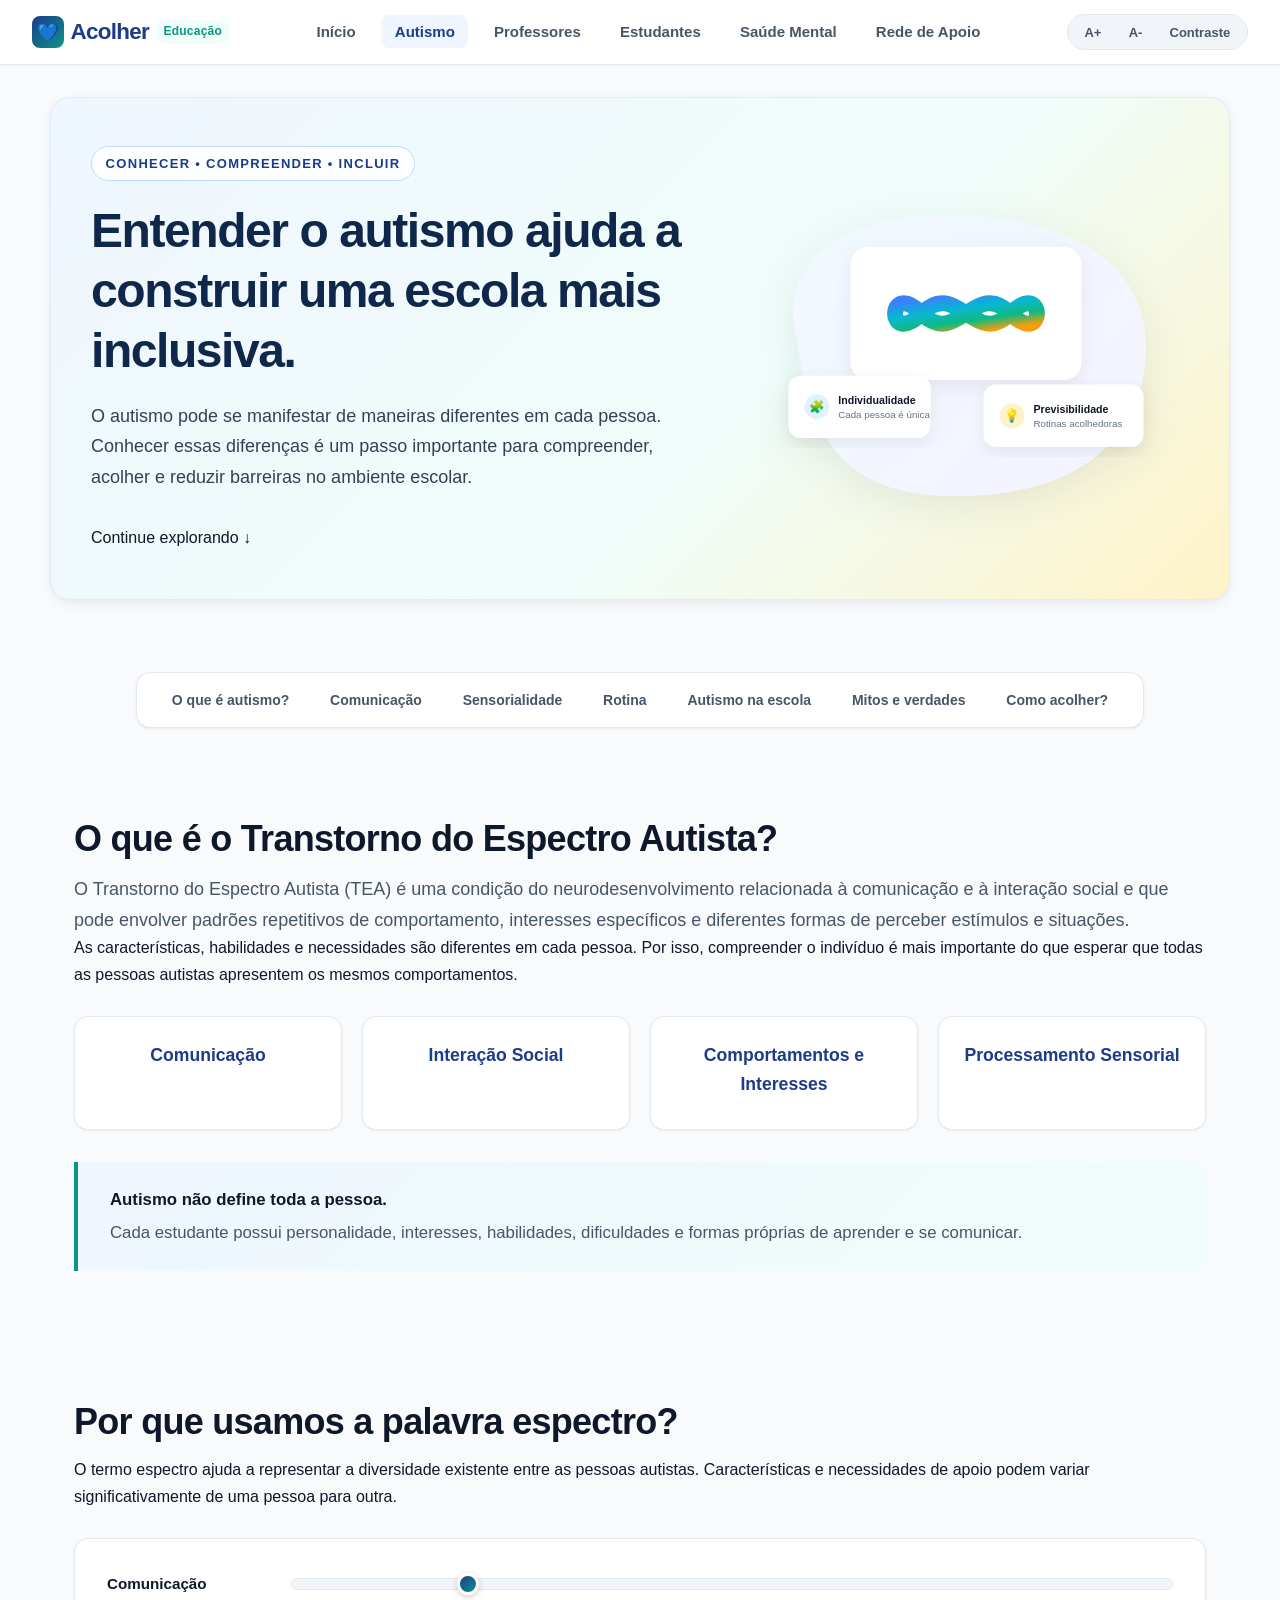
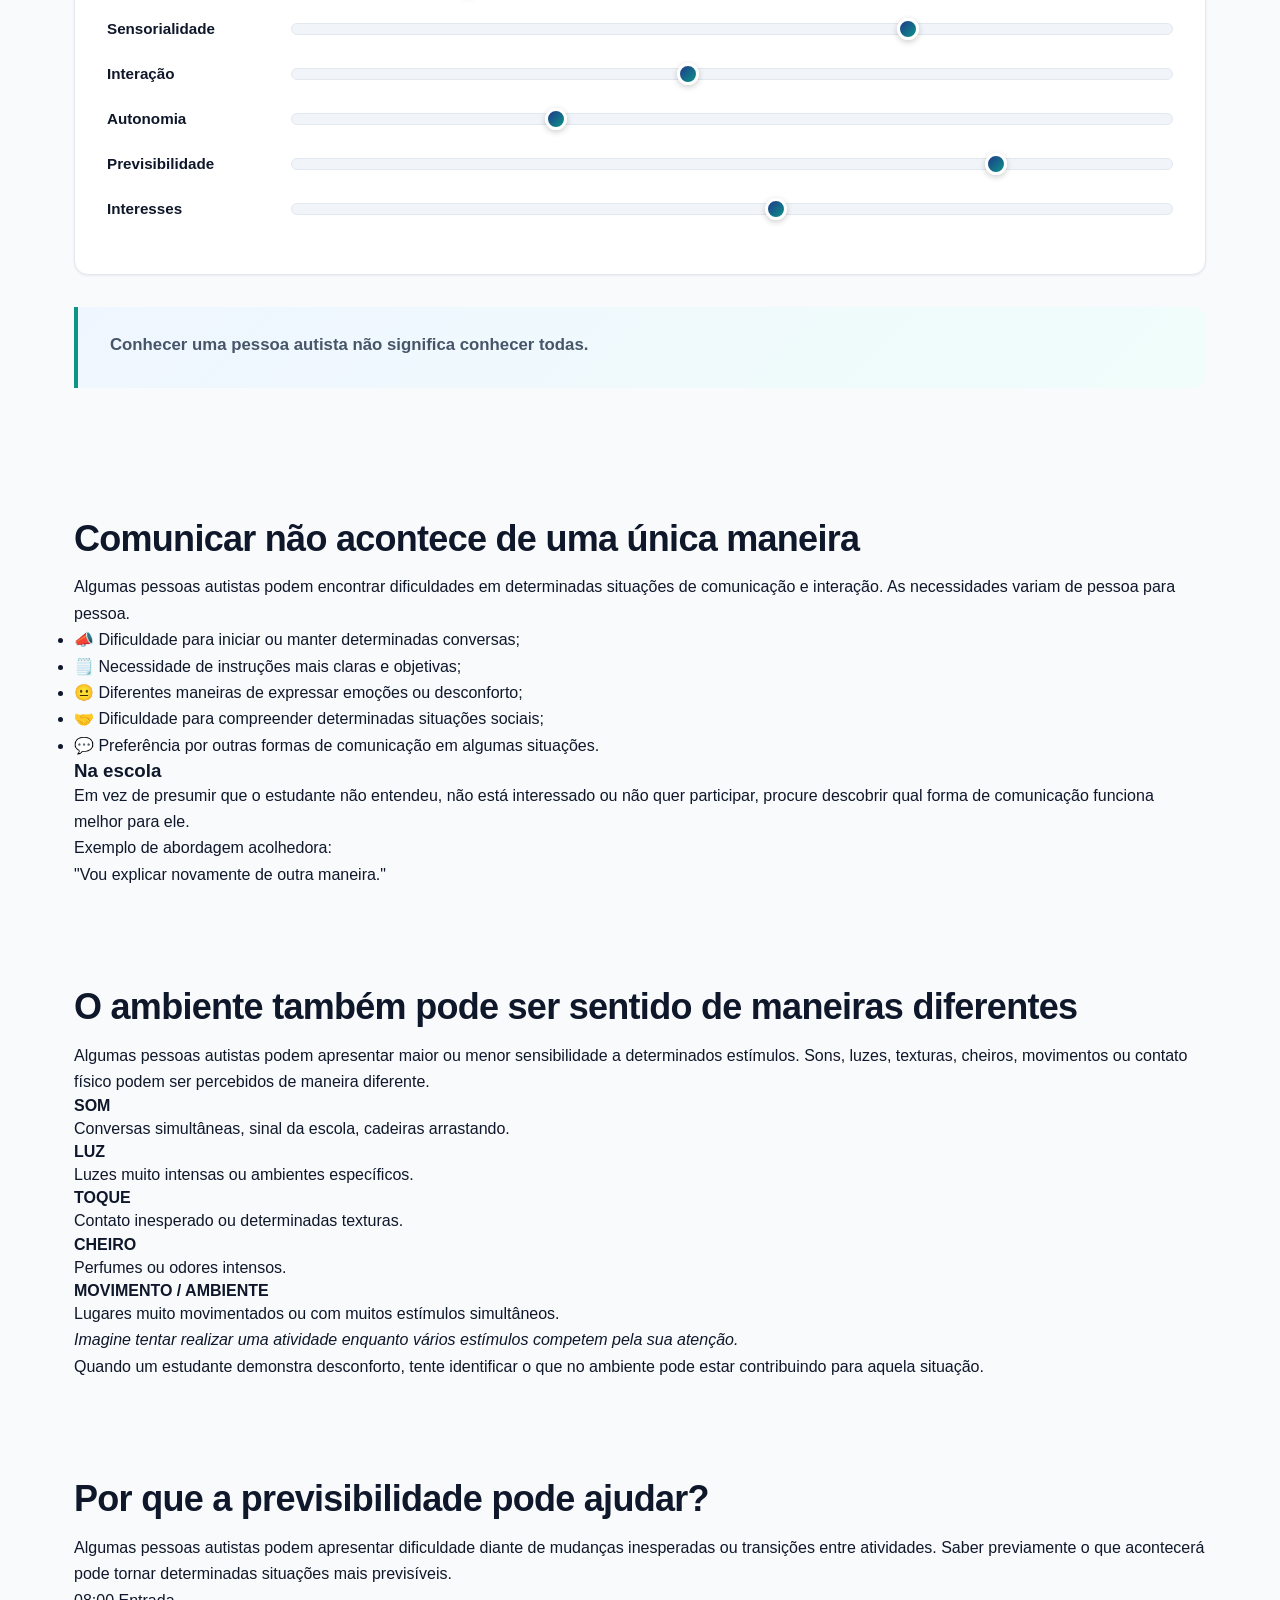
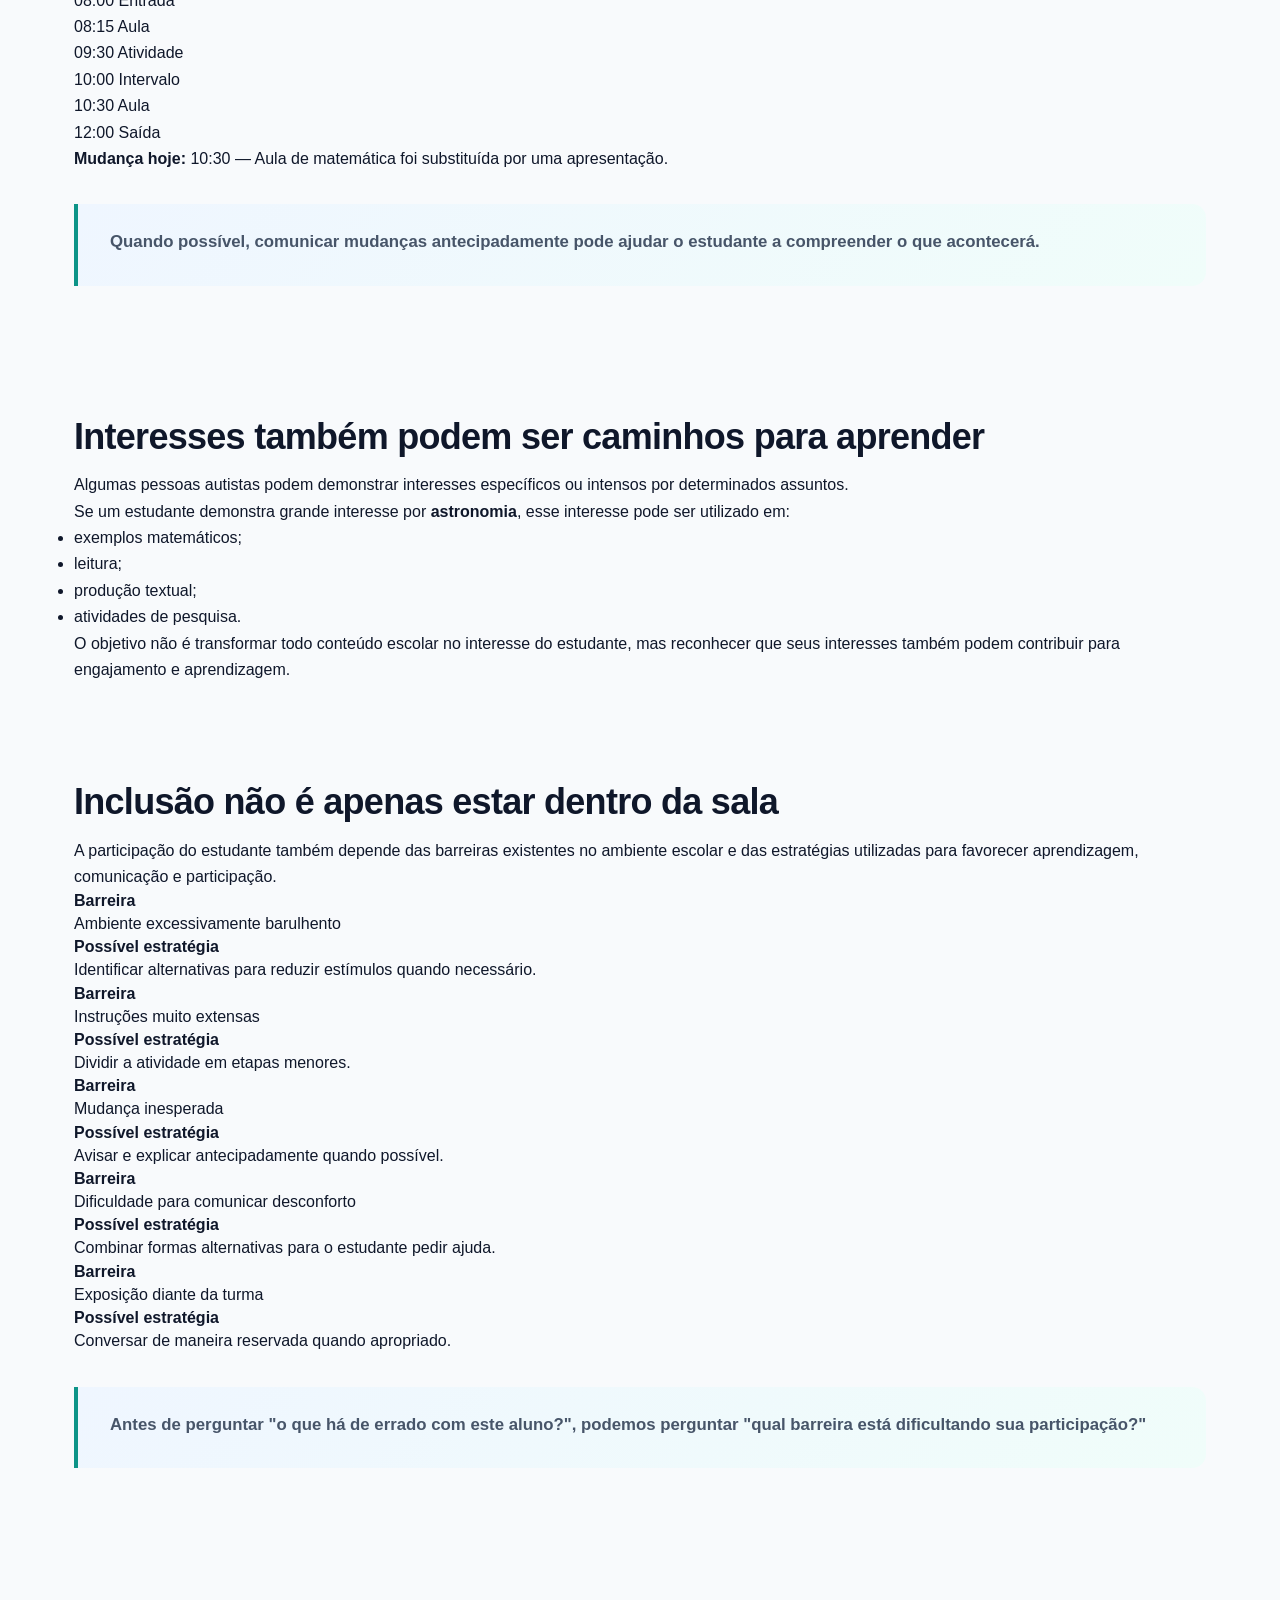
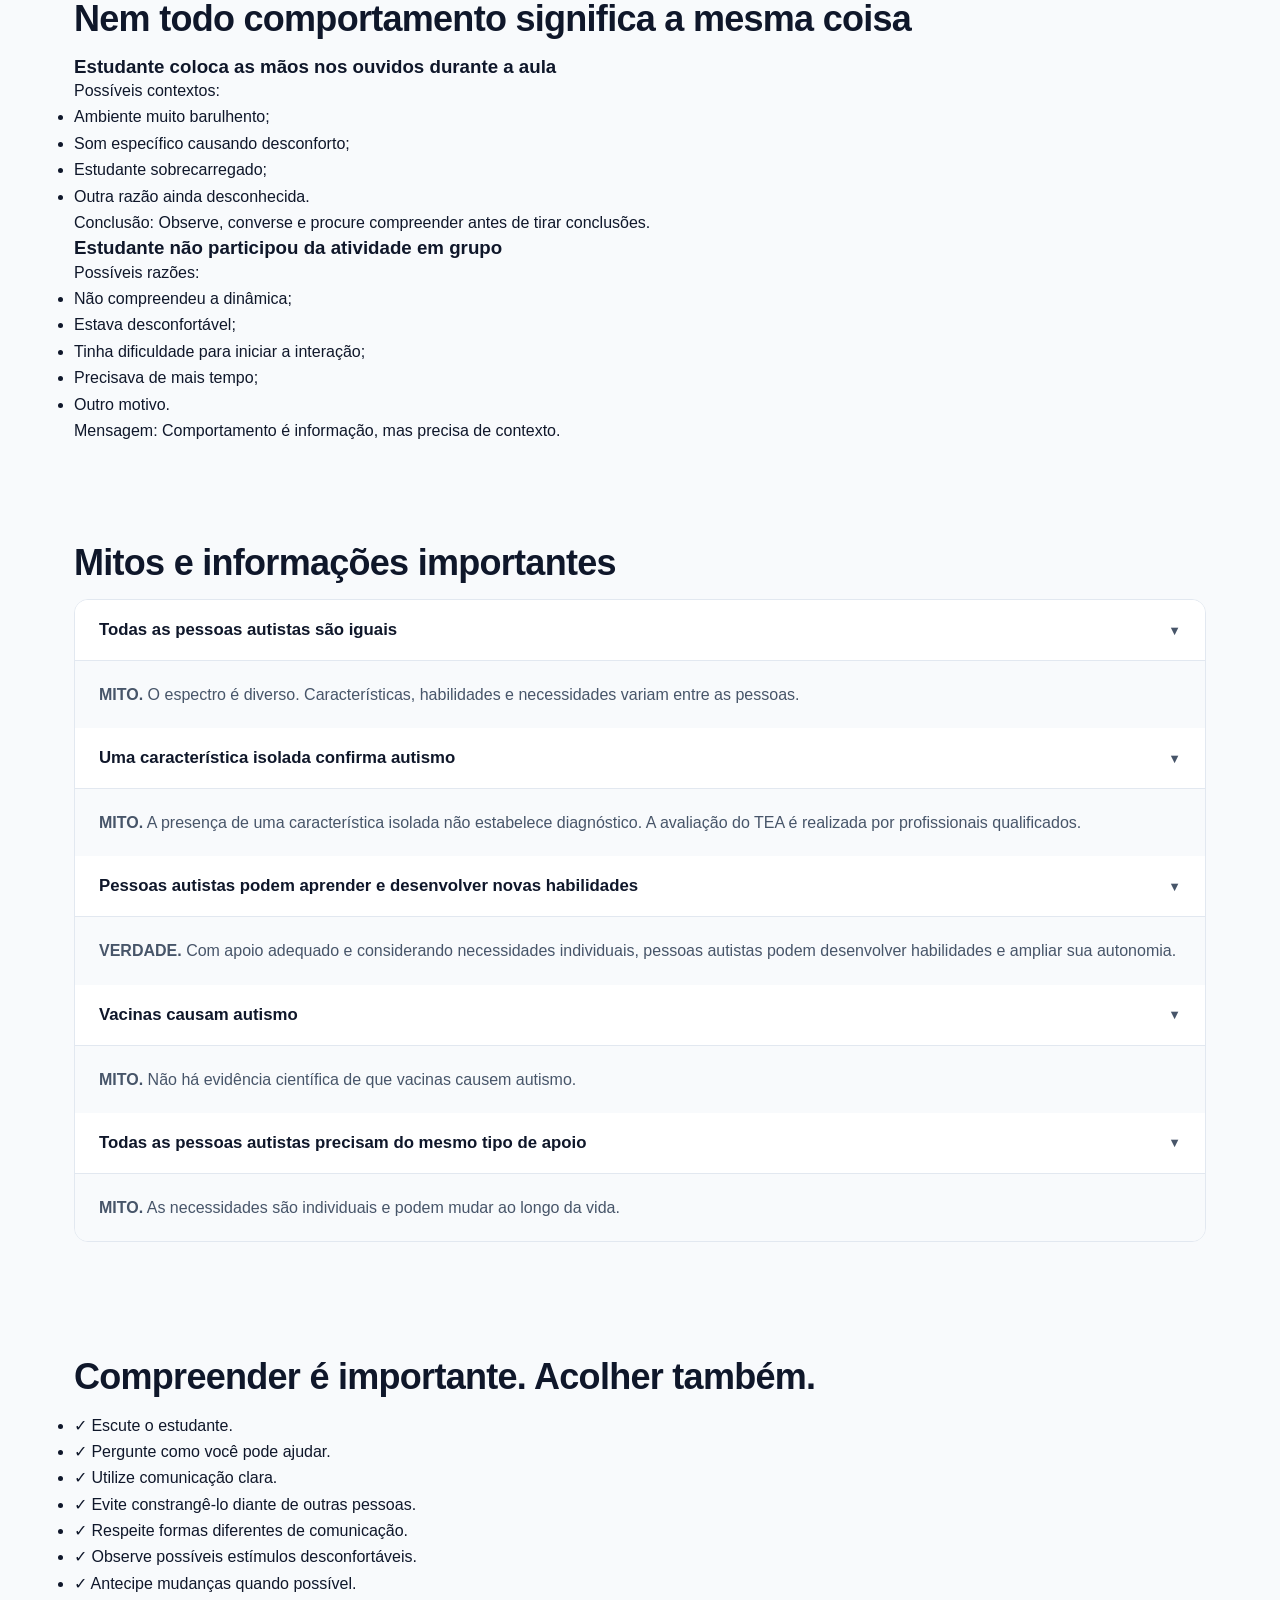
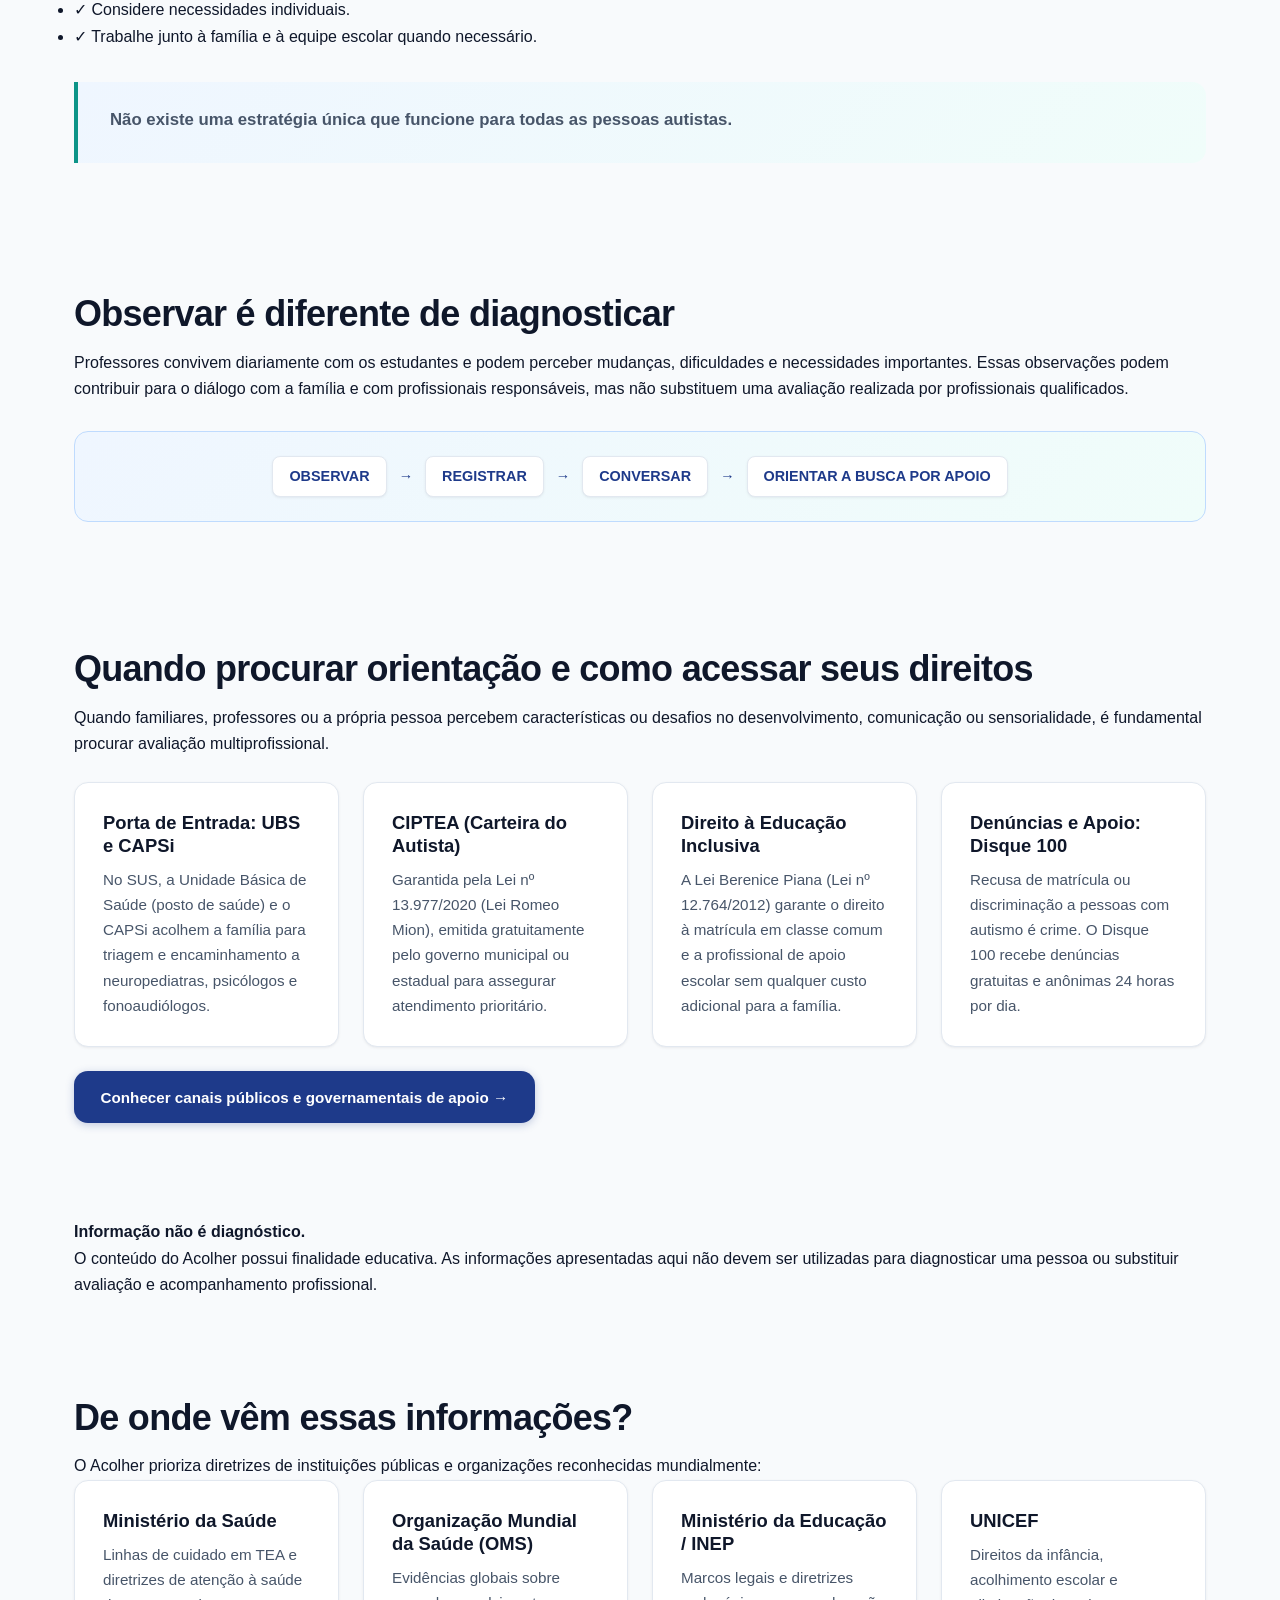
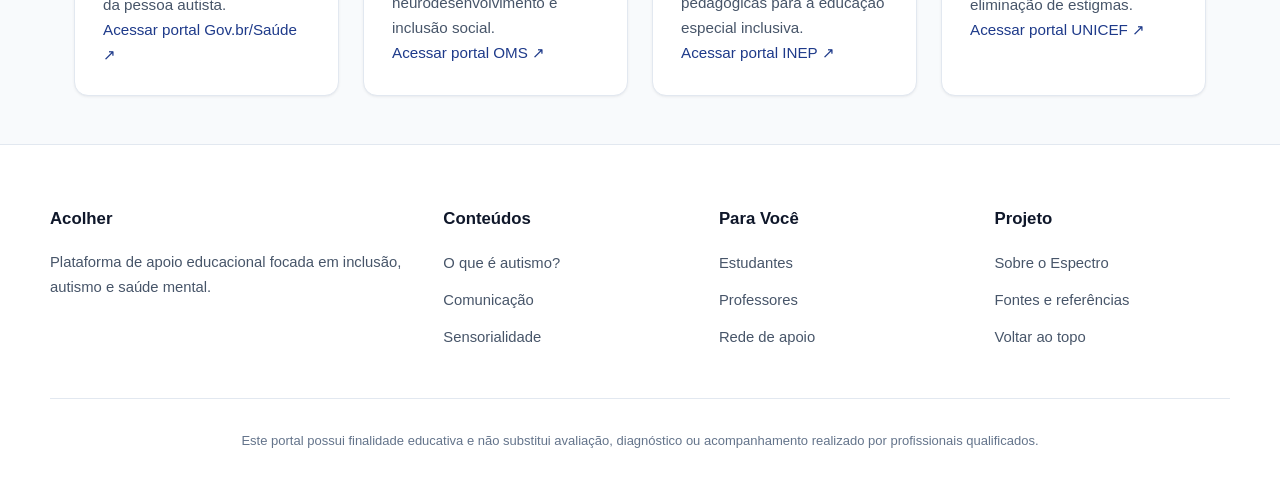
==== commit 1852519d: "feat: finalizar continuidade, corrigir links e adicionar canais oficiais de apoio governamental" ====
--- a/autismo.html
+++ b/autismo.html
@@ -329,12 +329,31 @@
     </div>
   </section>
 
-  <!-- 12. Quando procurar orientação? -->
+  <!-- 12. Quando procurar orientação e Direitos Públicos -->
   <section class="section" id="orientacao">
-    <h2>Quando existe uma preocupação, procurar orientação é importante</h2>
-    <p>Quando familiares ou responsáveis percebem características ou dificuldades relacionadas ao desenvolvimento, comunicação, comportamento ou interação, podem procurar orientação profissional.</p>
-    <p>No SUS, a Unidade Básica de Saúde (UBS) é uma das principais portas de entrada para avaliação e acompanhamento.</p>
-    <a href="index.html#rede-apoio" class="btn primary">Conhecer formas de buscar ajuda →</a>
+    <h2>Quando procurar orientação e como acessar seus direitos</h2>
+    <p>Quando familiares, professores ou a própria pessoa percebem características ou desafios no desenvolvimento, comunicação ou sensorialidade, é fundamental procurar avaliação multiprofissional.</p>
+    
+    <div class="cards-grid small" style="margin: 1.5rem 0;">
+      <article class="card small">
+        <h4>Porta de Entrada: UBS e CAPSi</h4>
+        <p>No SUS, a Unidade Básica de Saúde (posto de saúde) e o CAPSi acolhem a família para triagem e encaminhamento a neuropediatras, psicólogos e fonoaudiólogos.</p>
+      </article>
+      <article class="card small">
+        <h4>CIPTEA (Carteira do Autista)</h4>
+        <p>Garantida pela Lei nº 13.977/2020 (Lei Romeo Mion), emitida gratuitamente pelo governo municipal ou estadual para assegurar atendimento prioritário.</p>
+      </article>
+      <article class="card small">
+        <h4>Direito à Educação Inclusiva</h4>
+        <p>A Lei Berenice Piana (Lei nº 12.764/2012) garante o direito à matrícula em classe comum e a profissional de apoio escolar sem qualquer custo adicional para a família.</p>
+      </article>
+      <article class="card small">
+        <h4>Denúncias e Apoio: Disque 100</h4>
+        <p>Recusa de matrícula ou discriminação a pessoas com autismo é crime. O Disque 100 recebe denúncias gratuitas e anônimas 24 horas por dia.</p>
+      </article>
+    </div>
+
+    <a href="index.html#rede-apoio" class="btn primary">Conhecer canais públicos e governamentais de apoio →</a>
   </section>
 
   <!-- 13. Aviso educativo -->
@@ -348,23 +367,27 @@
   <!-- 14. Fontes -->
   <section class="section" id="fontes">
     <h2>De onde vêm essas informações?</h2>
-    <p>O Acolher prioriza materiais de instituições públicas e organizações reconhecidas para produzir seus conteúdos educativos.</p>
+    <p>O Acolher prioriza diretrizes de instituições públicas e organizações reconhecidas mundialmente:</p>
     <div class="cards-grid small">
       <article class="card small">
         <h4>Ministério da Saúde</h4>
-        <p><a href="#" target="_blank">Ver fonte</a></p>
+        <p>Linhas de cuidado em TEA e diretrizes de atenção à saúde da pessoa autista.</p>
+        <p><a href="https://www.gov.br/saude/pt-br" target="_blank" rel="noopener noreferrer">Acessar portal Gov.br/Saúde ↗</a></p>
       </article>
       <article class="card small">
         <h4>Organização Mundial da Saúde (OMS)</h4>
-        <p><a href="#" target="_blank">Ver fonte</a></p>
+        <p>Evidências globais sobre neurodesenvolvimento e inclusão social.</p>
+        <p><a href="https://www.who.int/pt" target="_blank" rel="noopener noreferrer">Acessar portal OMS ↗</a></p>
       </article>
       <article class="card small">
         <h4>Ministério da Educação / INEP</h4>
-        <p><a href="#" target="_blank">Ver fonte</a></p>
+        <p>Marcos legais e diretrizes pedagógicas para a educação especial inclusiva.</p>
+        <p><a href="https://www.gov.br/inep/pt-br" target="_blank" rel="noopener noreferrer">Acessar portal INEP ↗</a></p>
       </article>
       <article class="card small">
         <h4>UNICEF</h4>
-        <p><a href="#" target="_blank">Ver fonte</a></p>
+        <p>Direitos da infância, acolhimento escolar e eliminação de estigmas.</p>
+        <p><a href="https://www.unicef.org/brazil/" target="_blank" rel="noopener noreferrer">Acessar portal UNICEF ↗</a></p>
       </article>
     </div>
   </section>
@@ -394,9 +417,9 @@
       <div class="footer-section">
         <h3>Projeto</h3>
         <ul>
-          <li><a href="#">Sobre</a></li>
+          <li><a href="#o-que-e">Sobre o Espectro</a></li>
           <li><a href="#fontes">Fontes e referências</a></li>
-          <li><a href="#aviso">Acessibilidade</a></li>
+          <li><a href="#hero-autismo">Voltar ao topo</a></li>
         </ul>
       </div>
     </div>
--- a/assets/css/design.css
+++ b/assets/css/design.css
@@ -87,7 +87,10 @@
 body.high-contrast .dimension,
 body.high-contrast .info-box,
 body.high-contrast .situation-card,
-body.high-contrast .emotion-card {
+body.high-contrast .emotion-card,
+body.high-contrast .helpline-card,
+body.high-contrast .community-disclaimer,
+body.high-contrast .peer-card {
   border: 2px solid #000000 !important;
   background: #ffffff !important;
   color: #000000 !important;
@@ -1229,6 +1232,281 @@
   font-size: 0.8125rem;
   color: var(--text-light);
   line-height: 1.6;
+}
+
+/* --------------------------------------------------------------------------
+   Community Project & Official Helplines / Support
+   -------------------------------------------------------------------------- */
+.community-disclaimer {
+  background: linear-gradient(135deg, #eff6ff 0%, #f0fdfa 100%);
+  border: 1.5px solid var(--secondary-border);
+  border-radius: var(--radius-lg);
+  padding: 1.75rem 2rem;
+  margin: 2rem 0;
+  display: flex;
+  gap: 1.25rem;
+  align-items: flex-start;
+  box-shadow: var(--shadow-sm);
+}
+
+.community-disclaimer .disclaimer-icon {
+  font-size: 2rem;
+  line-height: 1;
+  flex-shrink: 0;
+}
+
+.community-disclaimer h3 {
+  font-size: 1.15rem;
+  color: var(--primary);
+  margin-bottom: 0.5rem;
+}
+
+.community-disclaimer p {
+  color: var(--text-muted);
+  font-size: 0.95rem;
+  line-height: 1.6;
+}
+
+.helpline-grid {
+  display: grid;
+  grid-template-columns: repeat(auto-fit, minmax(280px, 1fr));
+  gap: 1.5rem;
+  margin: 2rem 0;
+}
+
+.helpline-card {
+  background: var(--surface);
+  border: 1.5px solid var(--border);
+  border-radius: var(--radius-lg);
+  padding: 1.75rem;
+  display: flex;
+  flex-direction: column;
+  transition: all var(--transition-normal);
+  box-shadow: var(--shadow-sm);
+  position: relative;
+  overflow: hidden;
+}
+
+.helpline-card::before {
+  content: '';
+  position: absolute;
+  top: 0;
+  left: 0;
+  right: 0;
+  height: 4px;
+  background: var(--border);
+  transition: background var(--transition-fast);
+}
+
+.helpline-card.cvv::before { background: #0284c7; }
+.helpline-card.disque100::before { background: #d97706; }
+.helpline-card.sus::before { background: #0d9488; }
+.helpline-card.safernet::before { background: #7c3aed; }
+
+.helpline-card:hover {
+  transform: translateY(-4px);
+  border-color: var(--primary-border);
+  box-shadow: var(--shadow-md);
+}
+
+.helpline-card-header {
+  display: flex;
+  justify-content: space-between;
+  align-items: flex-start;
+  gap: 1rem;
+  margin-bottom: 0.75rem;
+}
+
+.helpline-card-header h3 {
+  font-size: 1.2rem;
+  color: var(--text-main);
+  display: flex;
+  align-items: center;
+  gap: 0.5rem;
+}
+
+.helpline-badge {
+  font-size: 0.75rem;
+  font-weight: 700;
+  text-transform: uppercase;
+  letter-spacing: 0.05em;
+  padding: 0.25rem 0.6rem;
+  border-radius: var(--radius-full);
+  background: var(--surface-alt);
+  color: var(--text-muted);
+  white-space: nowrap;
+}
+
+.helpline-card.cvv .helpline-badge { background: #e0f2fe; color: #0369a1; }
+.helpline-card.disque100 .helpline-badge { background: #fef3c7; color: #b45309; }
+.helpline-card.sus .helpline-badge { background: #ccfbf1; color: #0f766e; }
+.helpline-card.safernet .helpline-badge { background: #ede9fe; color: #6d28d9; }
+
+.helpline-phone {
+  display: inline-flex;
+  align-items: center;
+  gap: 0.5rem;
+  font-size: 1.5rem;
+  font-weight: 800;
+  color: var(--primary);
+  margin: 0.75rem 0;
+  padding: 0.5rem 0.85rem;
+  background: var(--primary-light);
+  border-radius: var(--radius-md);
+  width: fit-content;
+}
+
+.helpline-desc {
+  color: var(--text-muted);
+  font-size: 0.925rem;
+  line-height: 1.6;
+  margin-bottom: 1.25rem;
+  flex-grow: 1;
+}
+
+.helpline-details {
+  list-style: none;
+  font-size: 0.875rem;
+  color: var(--text-muted);
+  margin-bottom: 1.25rem;
+  padding-left: 0;
+  display: flex;
+  flex-direction: column;
+  gap: 0.35rem;
+}
+
+.helpline-details li {
+  display: flex;
+  align-items: center;
+  gap: 0.5rem;
+}
+
+.helpline-actions {
+  display: flex;
+  flex-wrap: wrap;
+  gap: 0.75rem;
+  margin-top: auto;
+}
+
+.helpline-actions a {
+  display: inline-flex;
+  align-items: center;
+  gap: 0.4rem;
+  font-size: 0.875rem;
+  font-weight: 600;
+  padding: 0.5rem 1rem;
+  border-radius: var(--radius-sm);
+  transition: all var(--transition-fast);
+}
+
+.btn-helpline-primary {
+  background: var(--primary);
+  color: #ffffff !important;
+}
+
+.btn-helpline-primary:hover {
+  background: var(--primary-hover);
+  color: #ffffff !important;
+}
+
+.btn-helpline-secondary {
+  background: var(--surface-alt);
+  color: var(--text-main) !important;
+  border: 1px solid var(--border);
+}
+
+.btn-helpline-secondary:hover {
+  background: var(--primary-light);
+  border-color: var(--primary-border);
+  color: var(--primary) !important;
+}
+
+/* Peer Support Cards ("Ajudar Alguém") */
+.peer-support-grid {
+  display: grid;
+  grid-template-columns: repeat(auto-fit, minmax(260px, 1fr));
+  gap: 1.25rem;
+  margin: 1.75rem 0;
+}
+
+.peer-card {
+  background: var(--surface);
+  border: 1px solid var(--border);
+  border-radius: var(--radius-md);
+  padding: 1.5rem;
+  box-shadow: var(--shadow-sm);
+  transition: all var(--transition-normal);
+}
+
+.peer-card:hover {
+  transform: translateY(-3px);
+  border-color: var(--secondary-border);
+  box-shadow: var(--shadow-md);
+}
+
+.peer-card .peer-icon {
+  font-size: 1.75rem;
+  margin-bottom: 0.75rem;
+  display: block;
+}
+
+.peer-card h4 {
+  font-size: 1.05rem;
+  color: var(--text-main);
+  margin-bottom: 0.5rem;
+}
+
+.peer-card p {
+  font-size: 0.9rem;
+  color: var(--text-muted);
+  line-height: 1.55;
+}
+
+/* Situation card active state */
+.situation-card.active {
+  background: var(--primary);
+  color: #ffffff;
+  border-color: var(--primary);
+  box-shadow: 0 4px 12px rgba(30, 58, 138, 0.25);
+}
+
+/* Interactive Checklist styles */
+.checklist.interactive-checklist {
+  list-style: none;
+  padding: 0;
+}
+
+.checklist.interactive-checklist li {
+  background: var(--surface);
+  border: 1px solid var(--border);
+  border-radius: var(--radius-sm);
+  padding: 0.85rem 1.25rem;
+  margin-bottom: 0.65rem;
+  display: flex;
+  align-items: center;
+  gap: 0.85rem;
+  font-size: 0.95rem;
+  transition: all var(--transition-fast);
+  cursor: pointer;
+}
+
+.checklist.interactive-checklist li:hover {
+  background: var(--surface-alt);
+  border-color: var(--primary-border);
+}
+
+.checklist.interactive-checklist input[type="checkbox"] {
+  width: 1.25rem;
+  height: 1.25rem;
+  accent-color: var(--primary);
+  cursor: pointer;
+}
+
+.checklist.interactive-checklist li.checked {
+  background: #f0fdf4;
+  border-color: #86efac;
+  color: #166534;
+  text-decoration: line-through;
 }
 
 /* --------------------------------------------------------------------------
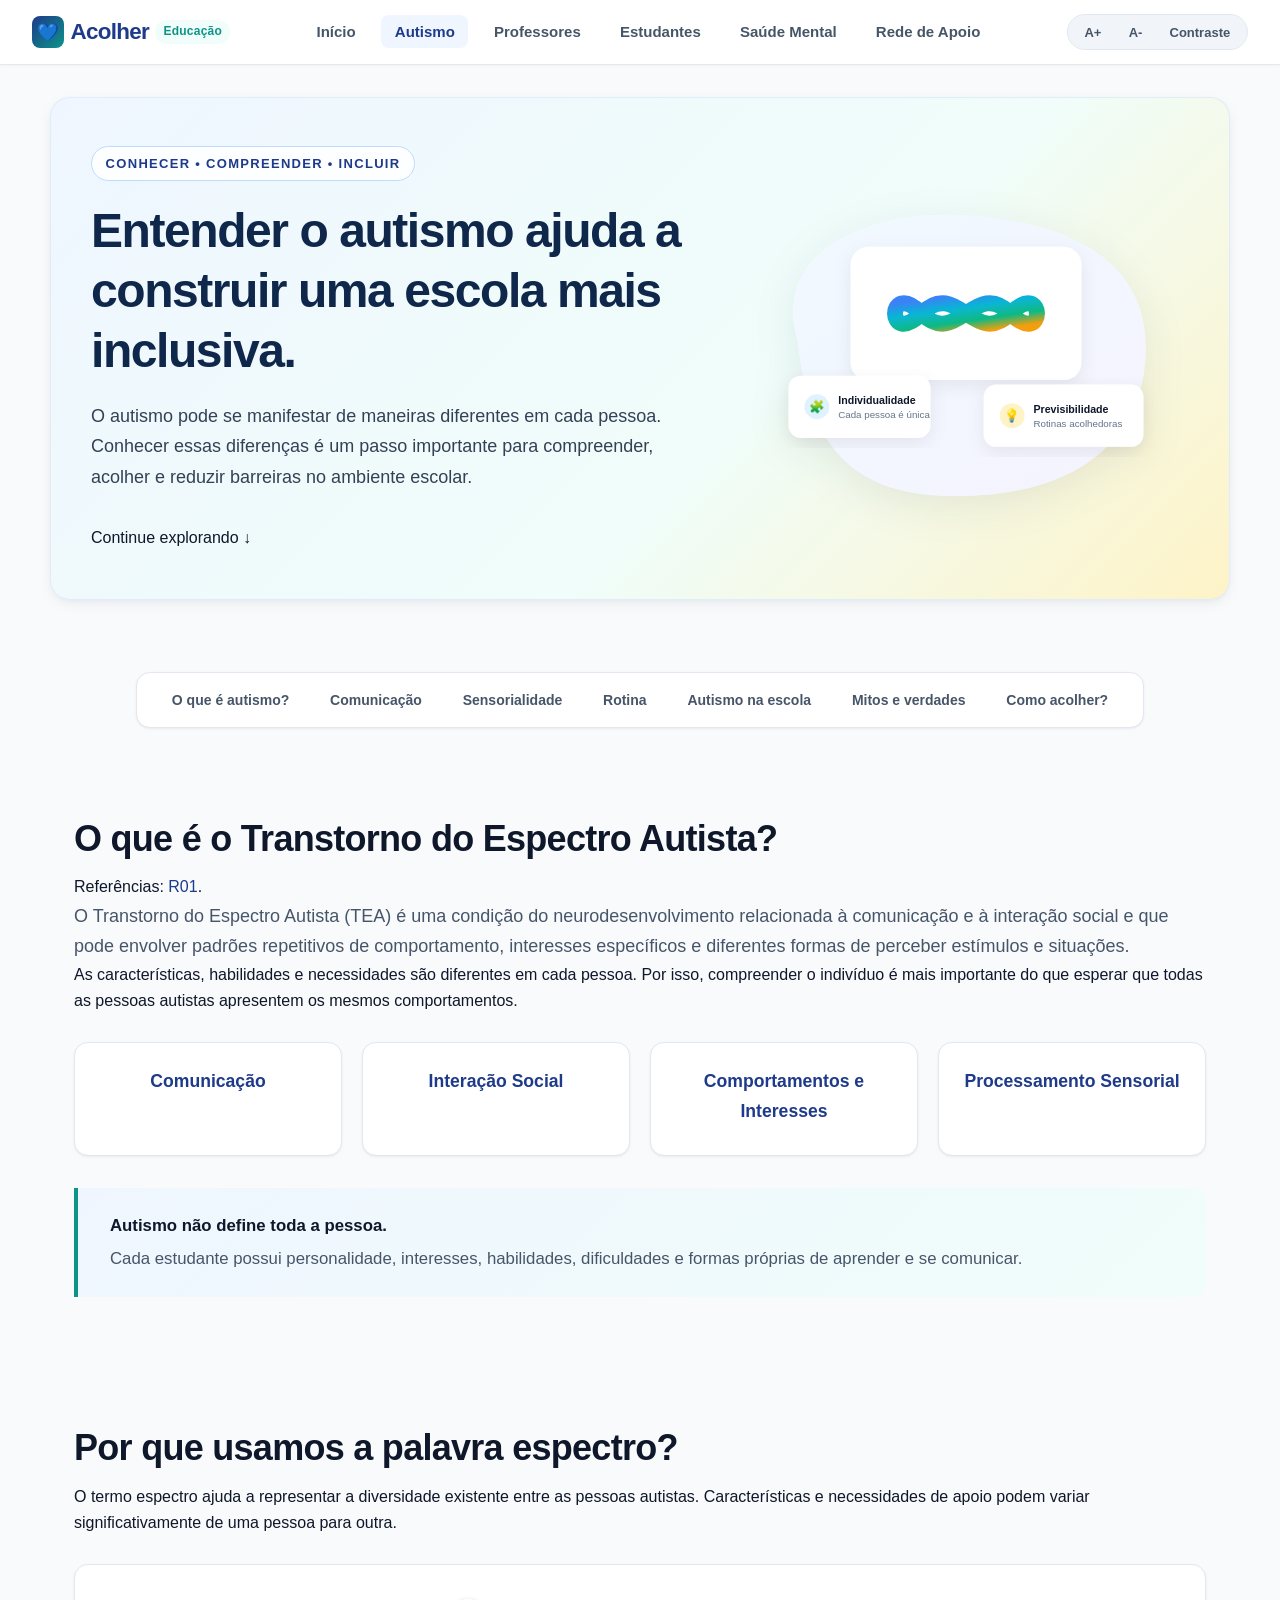
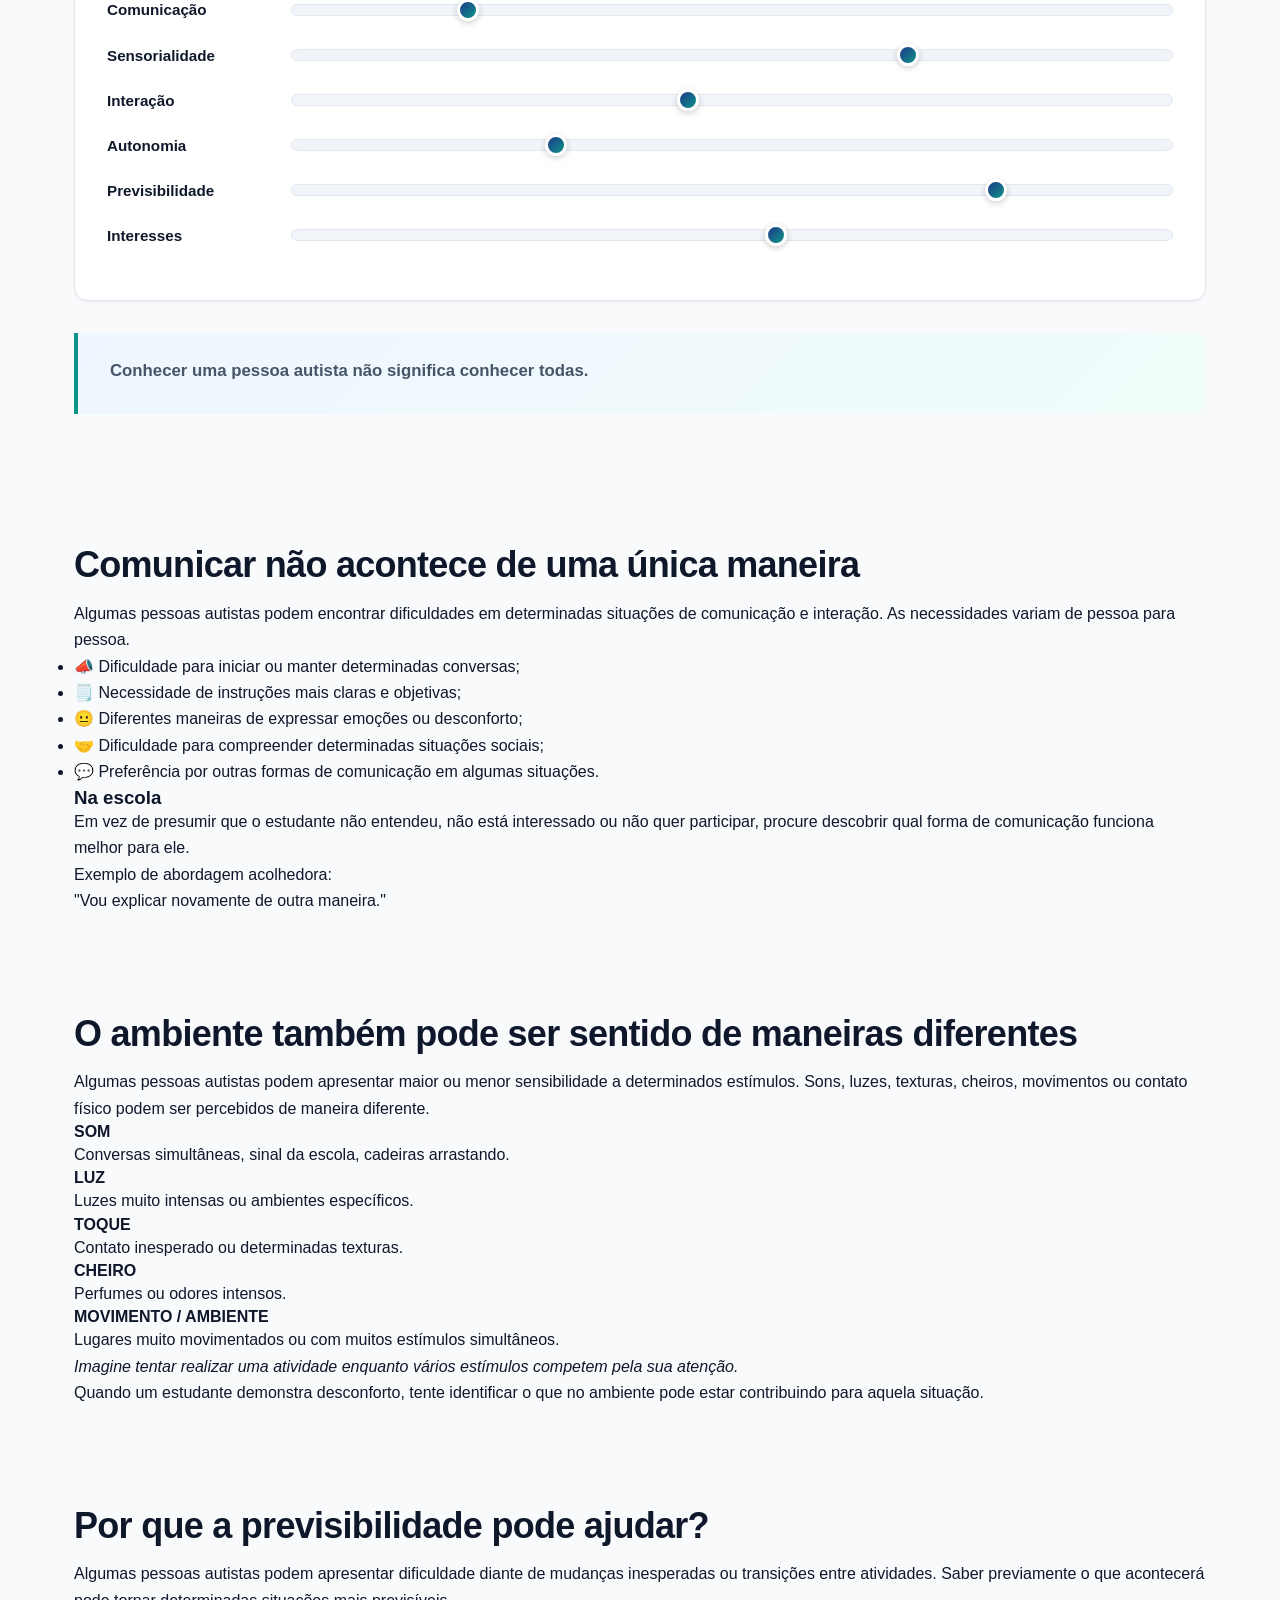
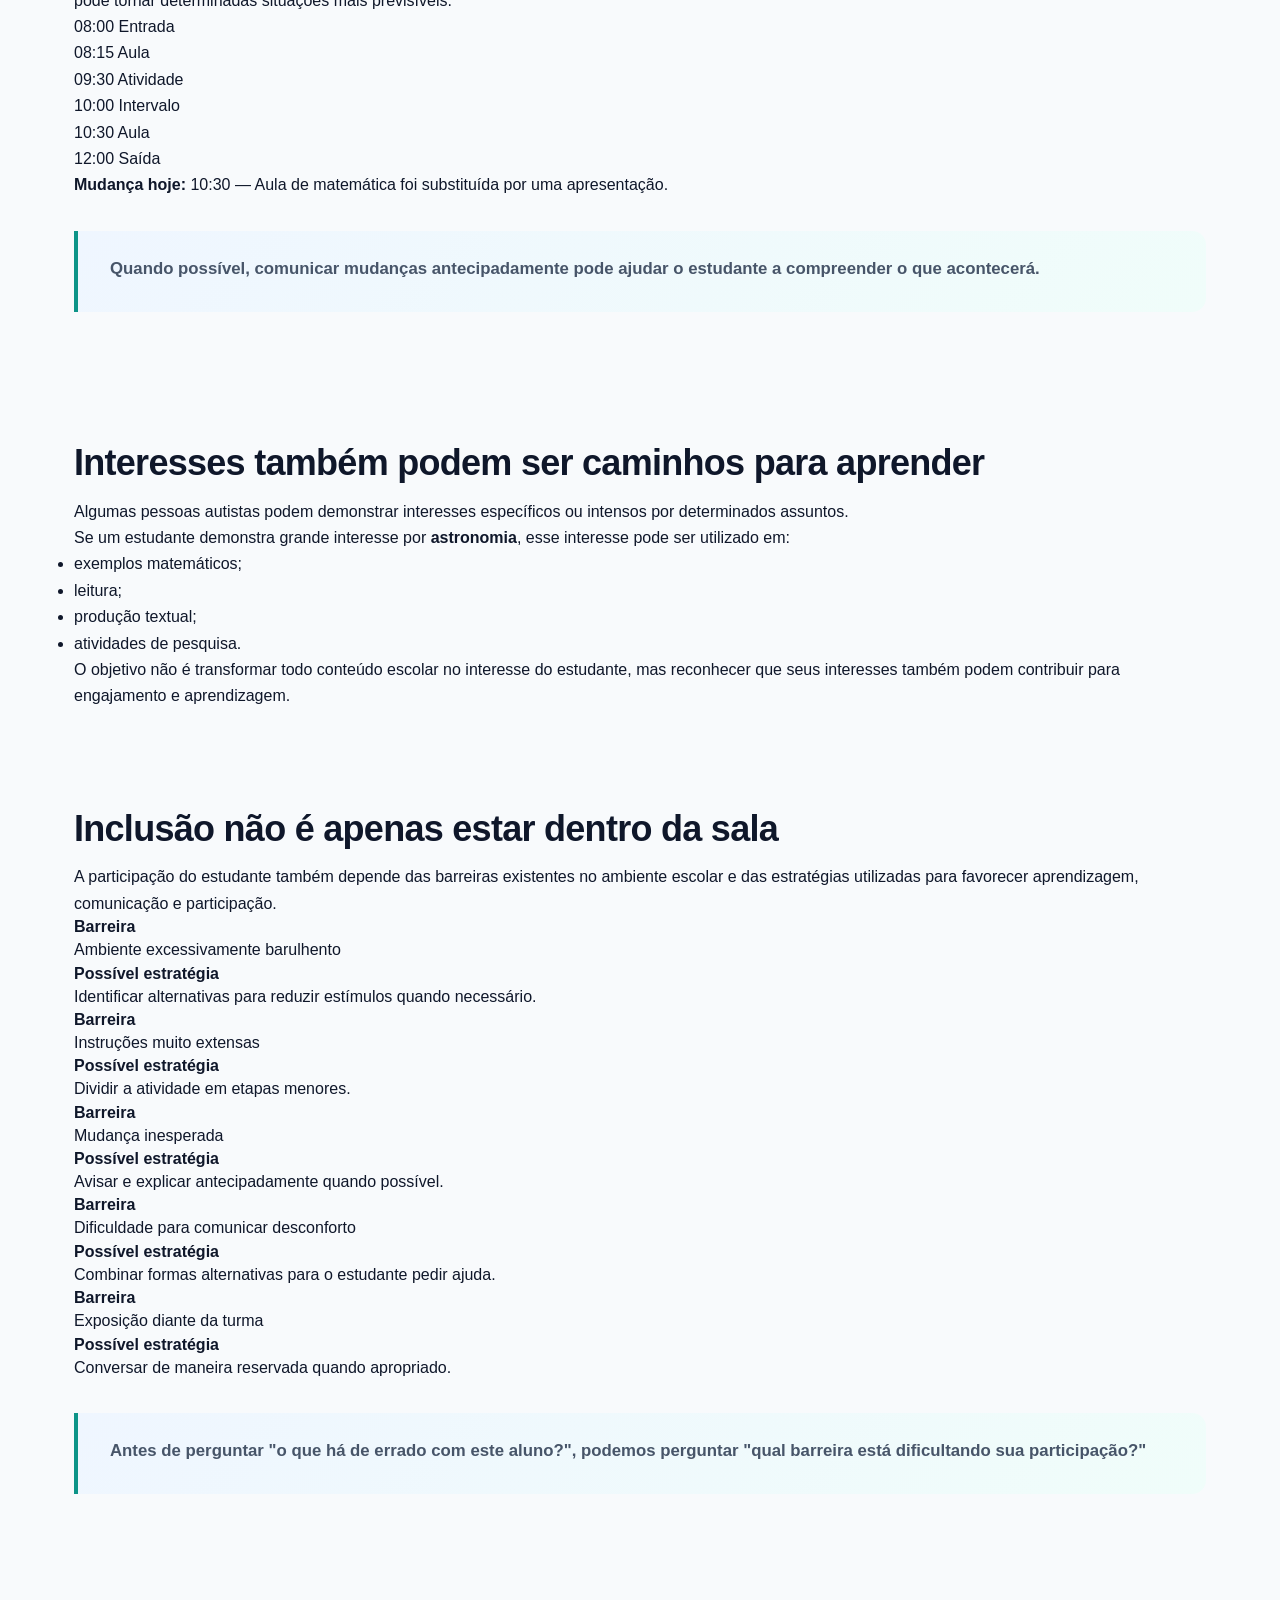
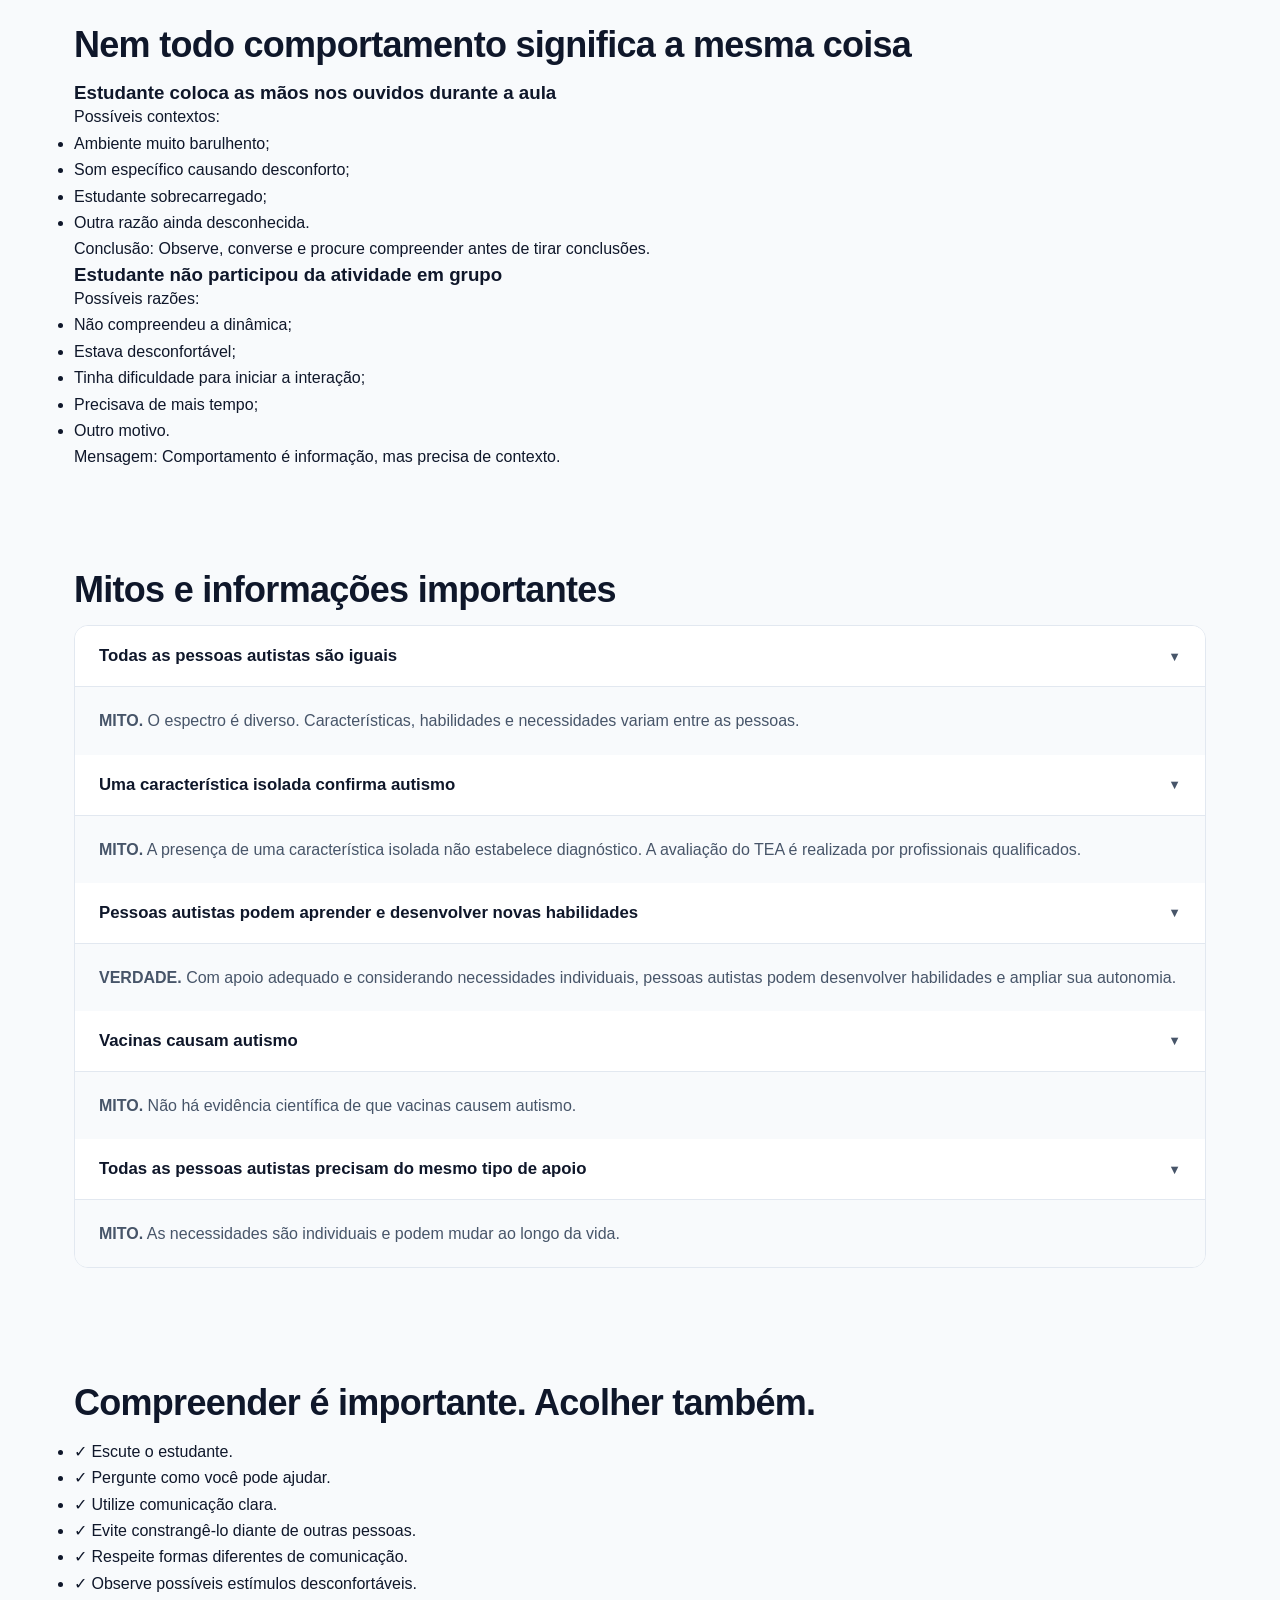
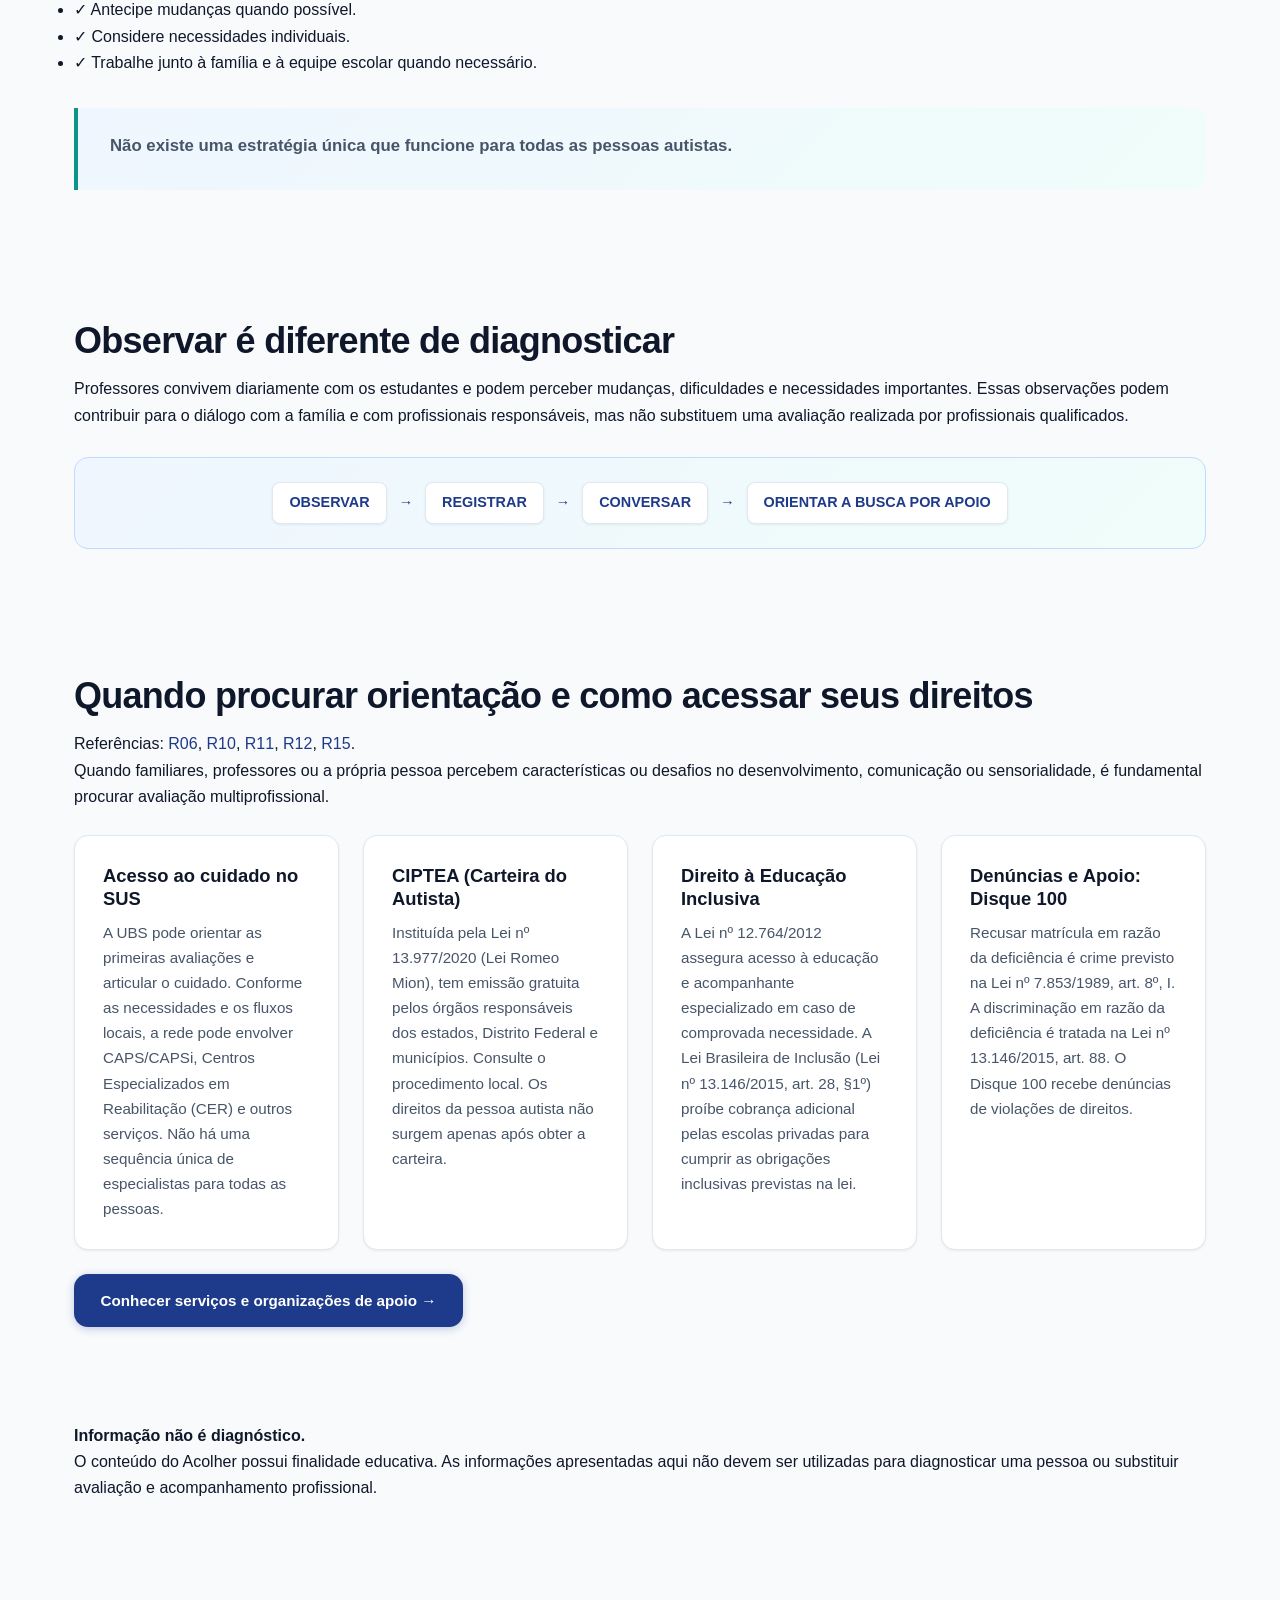
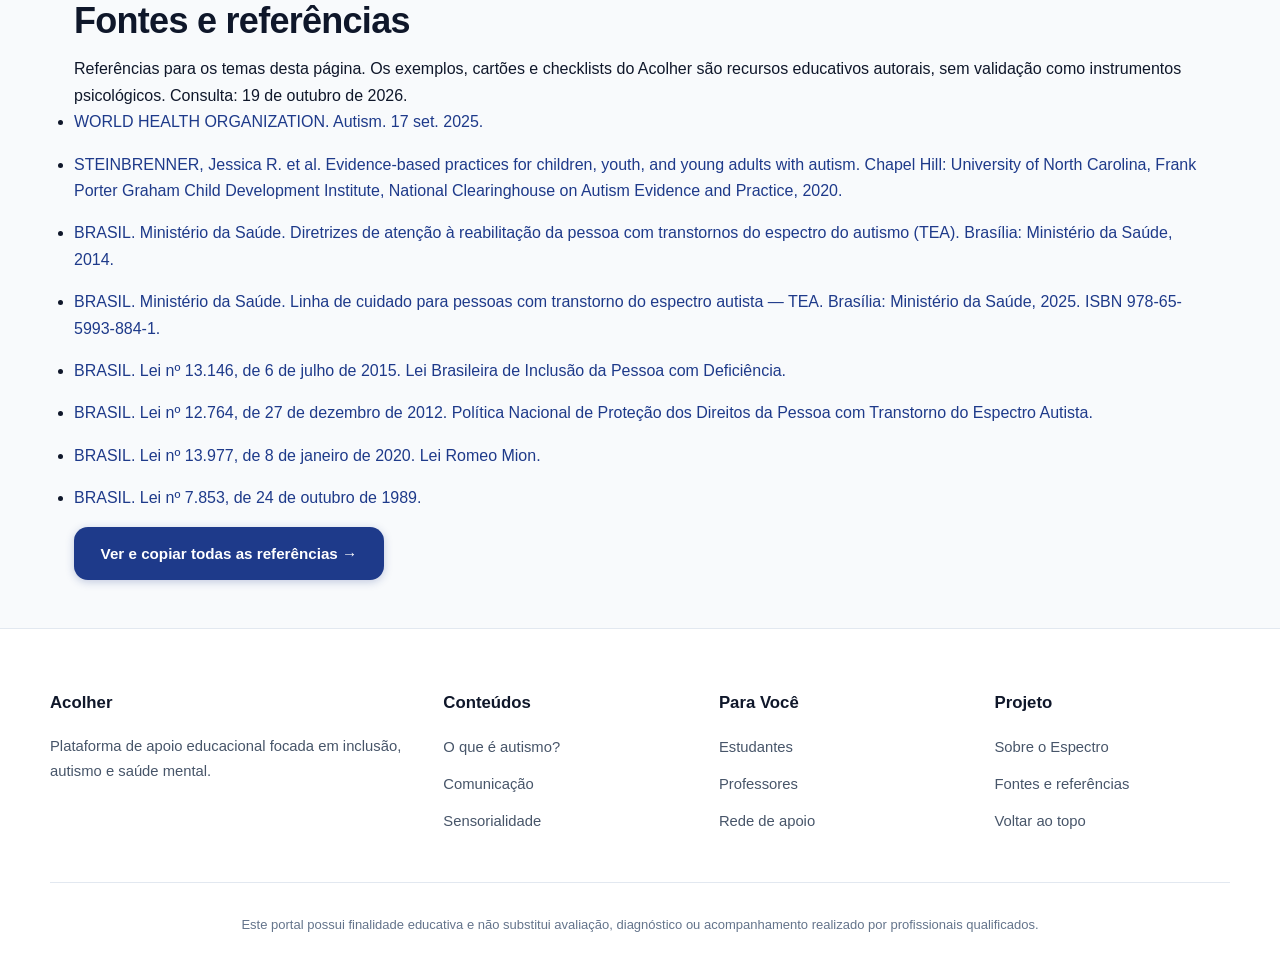
==== commit f8310bca: "fix: references" ====
--- a/autismo.html
+++ b/autismo.html
@@ -9,6 +9,11 @@
   <meta http-equiv="Referrer-Policy" content="strict-origin-when-cross-origin" />
   <link rel="stylesheet" href="assets/css/design.css" />
   <link rel="stylesheet" href="assets/css/style.css" />
+  <link rel="icon" type="image/svg+xml" href="assets/img/favicon.svg" />
+  <link rel="icon" type="image/png" sizes="32x32" href="assets/img/favicon-32x32.png" />
+  <link rel="icon" type="image/png" sizes="16x16" href="assets/img/favicon-16x16.png" />
+  <link rel="apple-touch-icon" sizes="180x180" href="assets/img/apple-touch-icon.png" />
+  <link rel="shortcut icon" href="favicon.ico" />
   <link rel="preconnect" href="https://fonts.googleapis.com">
   <link rel="preconnect" href="https://fonts.gstatic.com" crossorigin>
   <link href="https://fonts.googleapis.com/css2?family=Inter:wght@400;500;600;700;800&display=swap" rel="stylesheet">
@@ -17,7 +22,7 @@
   <!-- Header Principal com Navegação e Acessibilidade -->
   <header class="site-header" role="banner">
     <div class="logo-wrapper">
-      <a href="index.html" class="logo" aria-label="Acolher - Página inicial">
+      <a href="./" class="logo" aria-label="Acolher - Página inicial">
         <div class="logo-icon" aria-hidden="true">💙</div>
         Acolher
         <span>Educação</span>
@@ -26,12 +31,12 @@
 
     <nav aria-label="Menu principal">
       <ul class="nav-list">
-        <li><a href="index.html" class="nav-link">Início</a></li>
-        <li><a href="autismo.html" class="nav-link active" aria-current="page">Autismo</a></li>
-        <li><a href="professores.html" class="nav-link">Professores</a></li>
-        <li><a href="estudantes.html" class="nav-link">Estudantes</a></li>
-        <li><a href="index.html#saude-mental" class="nav-link">Saúde Mental</a></li>
-        <li><a href="index.html#rede-apoio" class="nav-link">Rede de Apoio</a></li>
+        <li><a href="./" class="nav-link">Início</a></li>
+        <li><a href="autismo" class="nav-link active" aria-current="page">Autismo</a></li>
+        <li><a href="professores" class="nav-link">Professores</a></li>
+        <li><a href="estudantes" class="nav-link">Estudantes</a></li>
+        <li><a href="./#saude-mental" class="nav-link">Saúde Mental</a></li>
+        <li><a href="./#rede-apoio" class="nav-link">Rede de Apoio</a></li>
       </ul>
     </nav>
 
@@ -70,7 +75,7 @@
 
   <!-- 1. O que é autismo? -->
   <section class="section" id="o-que-e">
-    <h2>O que é o Transtorno do Espectro Autista?</h2>
+    <h2>O que é o Transtorno do Espectro Autista?</h2><p class="content-note">Referências: <a href="referencias.html#R01">R01</a>.</p>
     <p class="lead">O Transtorno do Espectro Autista (TEA) é uma condição do neurodesenvolvimento relacionada à comunicação e à interação social e que pode envolver padrões repetitivos de comportamento, interesses específicos e diferentes formas de perceber estímulos e situações.</p>
     <p>As características, habilidades e necessidades são diferentes em cada pessoa. Por isso, compreender o indivíduo é mais importante do que esperar que todas as pessoas autistas apresentem os mesmos comportamentos.</p>
     <div class="grid-4cols">
@@ -331,29 +336,29 @@
 
   <!-- 12. Quando procurar orientação e Direitos Públicos -->
   <section class="section" id="orientacao">
-    <h2>Quando procurar orientação e como acessar seus direitos</h2>
+    <h2>Quando procurar orientação e como acessar seus direitos</h2><p class="content-note">Referências: <a href="referencias.html#R06">R06</a>, <a href="referencias.html#R10">R10</a>, <a href="referencias.html#R11">R11</a>, <a href="referencias.html#R12">R12</a>, <a href="referencias.html#R15">R15</a>.</p>
     <p>Quando familiares, professores ou a própria pessoa percebem características ou desafios no desenvolvimento, comunicação ou sensorialidade, é fundamental procurar avaliação multiprofissional.</p>
     
     <div class="cards-grid small" style="margin: 1.5rem 0;">
       <article class="card small">
-        <h4>Porta de Entrada: UBS e CAPSi</h4>
-        <p>No SUS, a Unidade Básica de Saúde (posto de saúde) e o CAPSi acolhem a família para triagem e encaminhamento a neuropediatras, psicólogos e fonoaudiólogos.</p>
+        <h4>Acesso ao cuidado no SUS</h4>
+        <p>A UBS pode orientar as primeiras avaliações e articular o cuidado. Conforme as necessidades e os fluxos locais, a rede pode envolver CAPS/CAPSi, Centros Especializados em Reabilitação (CER) e outros serviços. Não há uma sequência única de especialistas para todas as pessoas.</p>
       </article>
       <article class="card small">
         <h4>CIPTEA (Carteira do Autista)</h4>
-        <p>Garantida pela Lei nº 13.977/2020 (Lei Romeo Mion), emitida gratuitamente pelo governo municipal ou estadual para assegurar atendimento prioritário.</p>
+        <p>Instituída pela Lei nº 13.977/2020 (Lei Romeo Mion), tem emissão gratuita pelos órgãos responsáveis dos estados, Distrito Federal e municípios. Consulte o procedimento local. Os direitos da pessoa autista não surgem apenas após obter a carteira.</p>
       </article>
       <article class="card small">
         <h4>Direito à Educação Inclusiva</h4>
-        <p>A Lei Berenice Piana (Lei nº 12.764/2012) garante o direito à matrícula em classe comum e a profissional de apoio escolar sem qualquer custo adicional para a família.</p>
+        <p>A Lei nº 12.764/2012 assegura acesso à educação e acompanhante especializado em caso de comprovada necessidade. A Lei Brasileira de Inclusão (Lei nº 13.146/2015, art. 28, §1º) proíbe cobrança adicional pelas escolas privadas para cumprir as obrigações inclusivas previstas na lei.</p>
       </article>
       <article class="card small">
         <h4>Denúncias e Apoio: Disque 100</h4>
-        <p>Recusa de matrícula ou discriminação a pessoas com autismo é crime. O Disque 100 recebe denúncias gratuitas e anônimas 24 horas por dia.</p>
+        <p>Recusar matrícula em razão da deficiência é crime previsto na Lei nº 7.853/1989, art. 8º, I. A discriminação em razão da deficiência é tratada na Lei nº 13.146/2015, art. 88. O Disque 100 recebe denúncias de violações de direitos.</p>
       </article>
     </div>
 
-    <a href="index.html#rede-apoio" class="btn primary">Conhecer canais públicos e governamentais de apoio →</a>
+    <a href="./#rede-apoio" class="btn primary">Conhecer serviços e organizações de apoio →</a>
   </section>
 
   <!-- 13. Aviso educativo -->
@@ -365,32 +370,7 @@
   </section>
 
   <!-- 14. Fontes -->
-  <section class="section" id="fontes">
-    <h2>De onde vêm essas informações?</h2>
-    <p>O Acolher prioriza diretrizes de instituições públicas e organizações reconhecidas mundialmente:</p>
-    <div class="cards-grid small">
-      <article class="card small">
-        <h4>Ministério da Saúde</h4>
-        <p>Linhas de cuidado em TEA e diretrizes de atenção à saúde da pessoa autista.</p>
-        <p><a href="https://www.gov.br/saude/pt-br" target="_blank" rel="noopener noreferrer">Acessar portal Gov.br/Saúde ↗</a></p>
-      </article>
-      <article class="card small">
-        <h4>Organização Mundial da Saúde (OMS)</h4>
-        <p>Evidências globais sobre neurodesenvolvimento e inclusão social.</p>
-        <p><a href="https://www.who.int/pt" target="_blank" rel="noopener noreferrer">Acessar portal OMS ↗</a></p>
-      </article>
-      <article class="card small">
-        <h4>Ministério da Educação / INEP</h4>
-        <p>Marcos legais e diretrizes pedagógicas para a educação especial inclusiva.</p>
-        <p><a href="https://www.gov.br/inep/pt-br" target="_blank" rel="noopener noreferrer">Acessar portal INEP ↗</a></p>
-      </article>
-      <article class="card small">
-        <h4>UNICEF</h4>
-        <p>Direitos da infância, acolhimento escolar e eliminação de estigmas.</p>
-        <p><a href="https://www.unicef.org/brazil/" target="_blank" rel="noopener noreferrer">Acessar portal UNICEF ↗</a></p>
-      </article>
-    </div>
-  </section>
+  <section class="section" id="fontes"><h2>Fontes e referências</h2><p>Referências para os temas desta página. Os exemplos, cartões e checklists do Acolher são recursos educativos autorais, sem validação como instrumentos psicológicos. Consulta: 19 de outubro de 2026.</p><ul><li style="margin-bottom:1rem"><a href="referencias.html#R01">WORLD HEALTH ORGANIZATION. Autism. 17 set. 2025.</a></li><li style="margin-bottom:1rem"><a href="referencias.html#R03">STEINBRENNER, Jessica R. et al. Evidence-based practices for children, youth, and young adults with autism. Chapel Hill: University of North Carolina, Frank Porter Graham Child Development Institute, National Clearinghouse on Autism Evidence and Practice, 2020.</a></li><li style="margin-bottom:1rem"><a href="referencias.html#R05">BRASIL. Ministério da Saúde. Diretrizes de atenção à reabilitação da pessoa com transtornos do espectro do autismo (TEA). Brasília: Ministério da Saúde, 2014.</a></li><li style="margin-bottom:1rem"><a href="referencias.html#R06">BRASIL. Ministério da Saúde. Linha de cuidado para pessoas com transtorno do espectro autista — TEA. Brasília: Ministério da Saúde, 2025. ISBN 978-65-5993-884-1.</a></li><li style="margin-bottom:1rem"><a href="referencias.html#R10">BRASIL. Lei nº 13.146, de 6 de julho de 2015. Lei Brasileira de Inclusão da Pessoa com Deficiência.</a></li><li style="margin-bottom:1rem"><a href="referencias.html#R11">BRASIL. Lei nº 12.764, de 27 de dezembro de 2012. Política Nacional de Proteção dos Direitos da Pessoa com Transtorno do Espectro Autista.</a></li><li style="margin-bottom:1rem"><a href="referencias.html#R12">BRASIL. Lei nº 13.977, de 8 de janeiro de 2020. Lei Romeo Mion.</a></li><li style="margin-bottom:1rem"><a href="referencias.html#R15">BRASIL. Lei nº 7.853, de 24 de outubro de 1989.</a></li></ul><p><a class="btn primary" href="referencias.html">Ver e copiar todas as referências →</a></p></section>
 
   <footer class="site-footer" aria-label="Rodapé">
     <div class="footer-grid">
@@ -409,9 +389,9 @@
       <div class="footer-section">
         <h3>Para Você</h3>
         <ul>
-          <li><a href="estudantes.html">Estudantes</a></li>
-          <li><a href="professores.html">Professores</a></li>
-          <li><a href="index.html#rede-apoio">Rede de apoio</a></li>
+          <li><a href="estudantes">Estudantes</a></li>
+          <li><a href="professores">Professores</a></li>
+          <li><a href="./#rede-apoio">Rede de apoio</a></li>
         </ul>
       </div>
       <div class="footer-section">
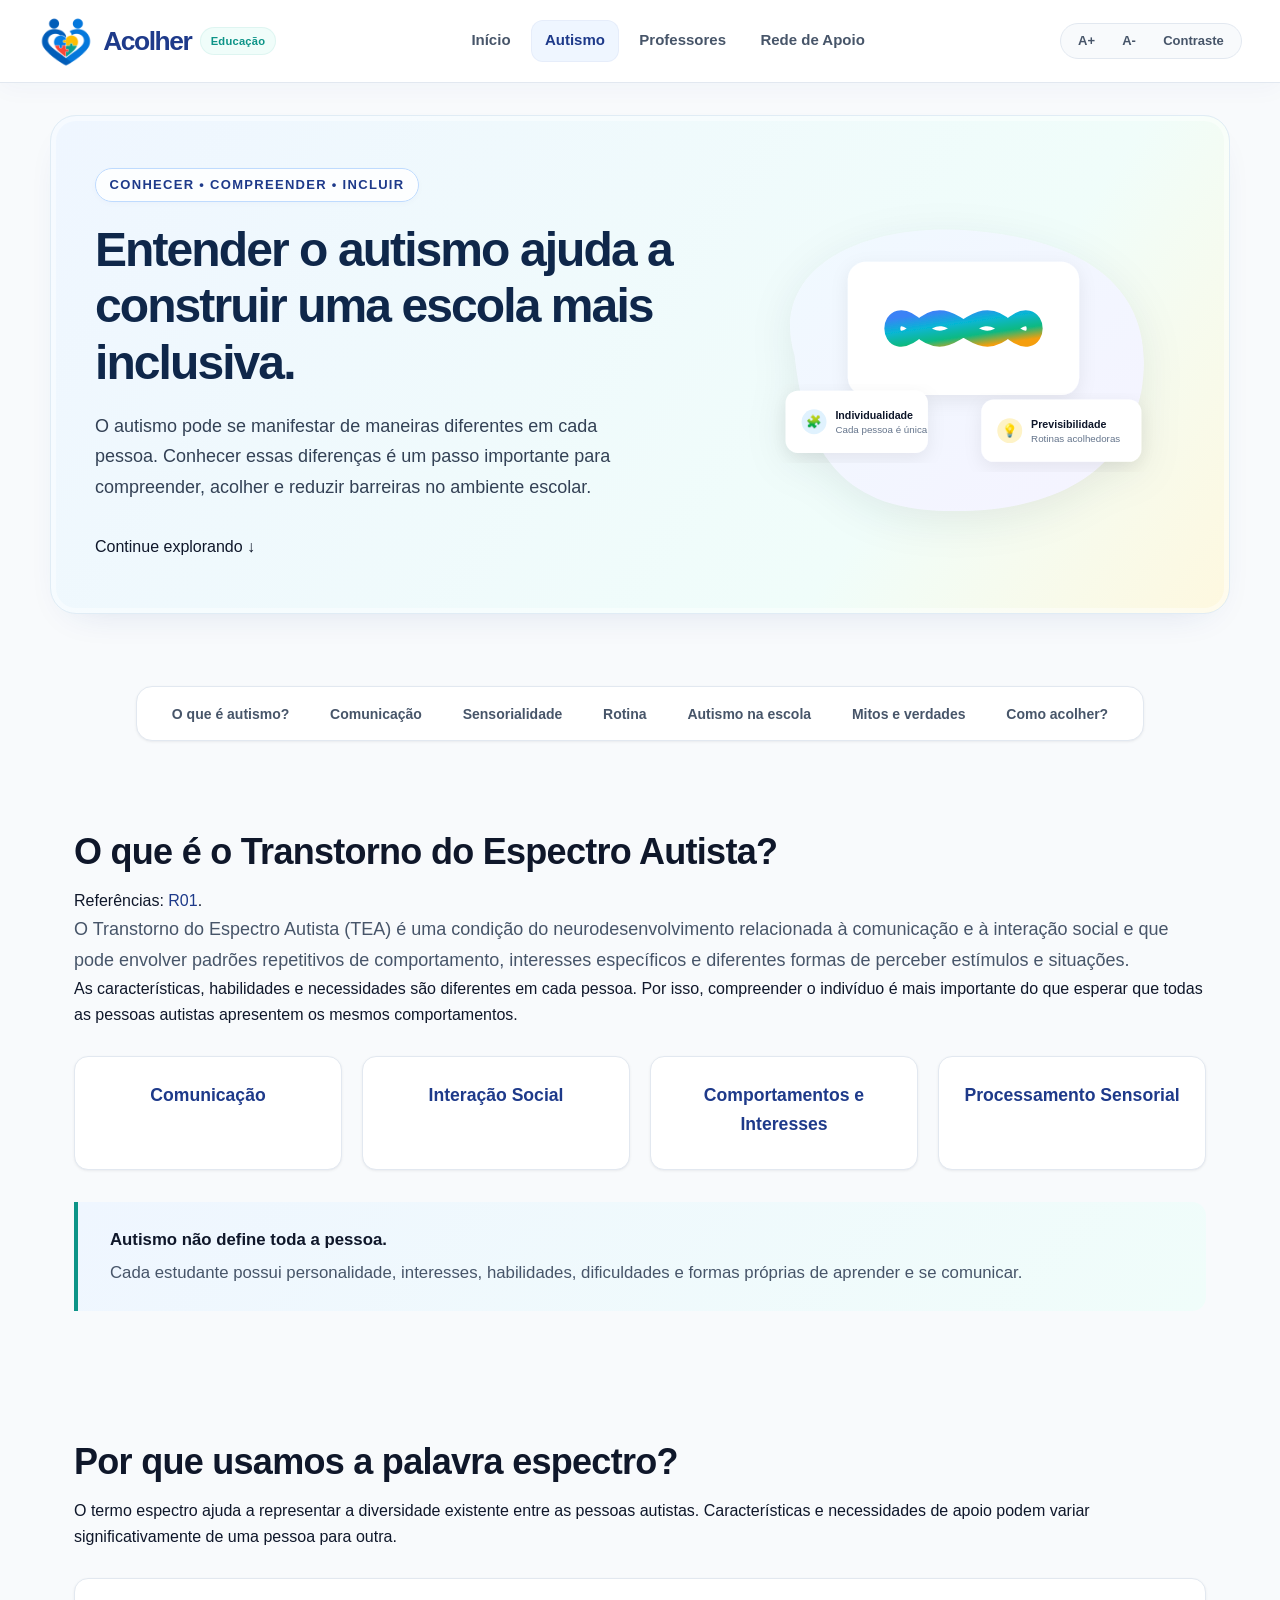
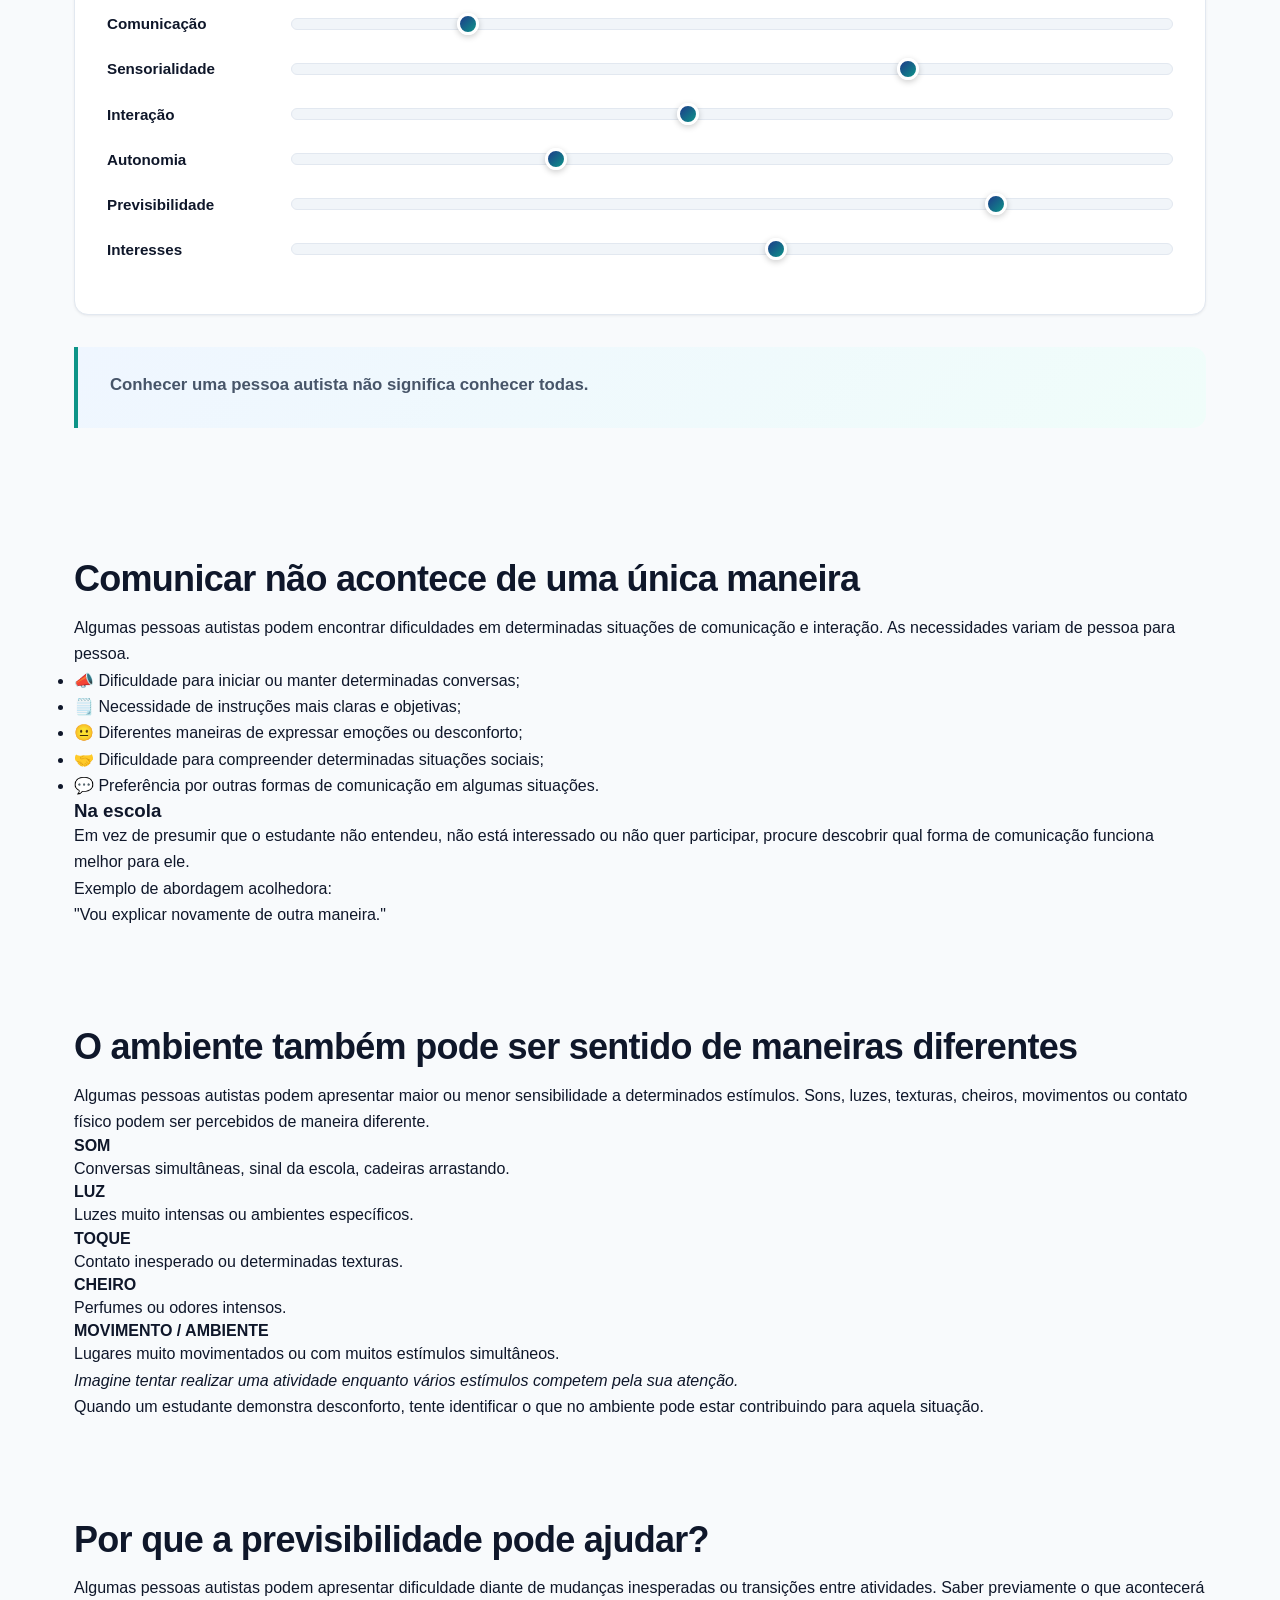
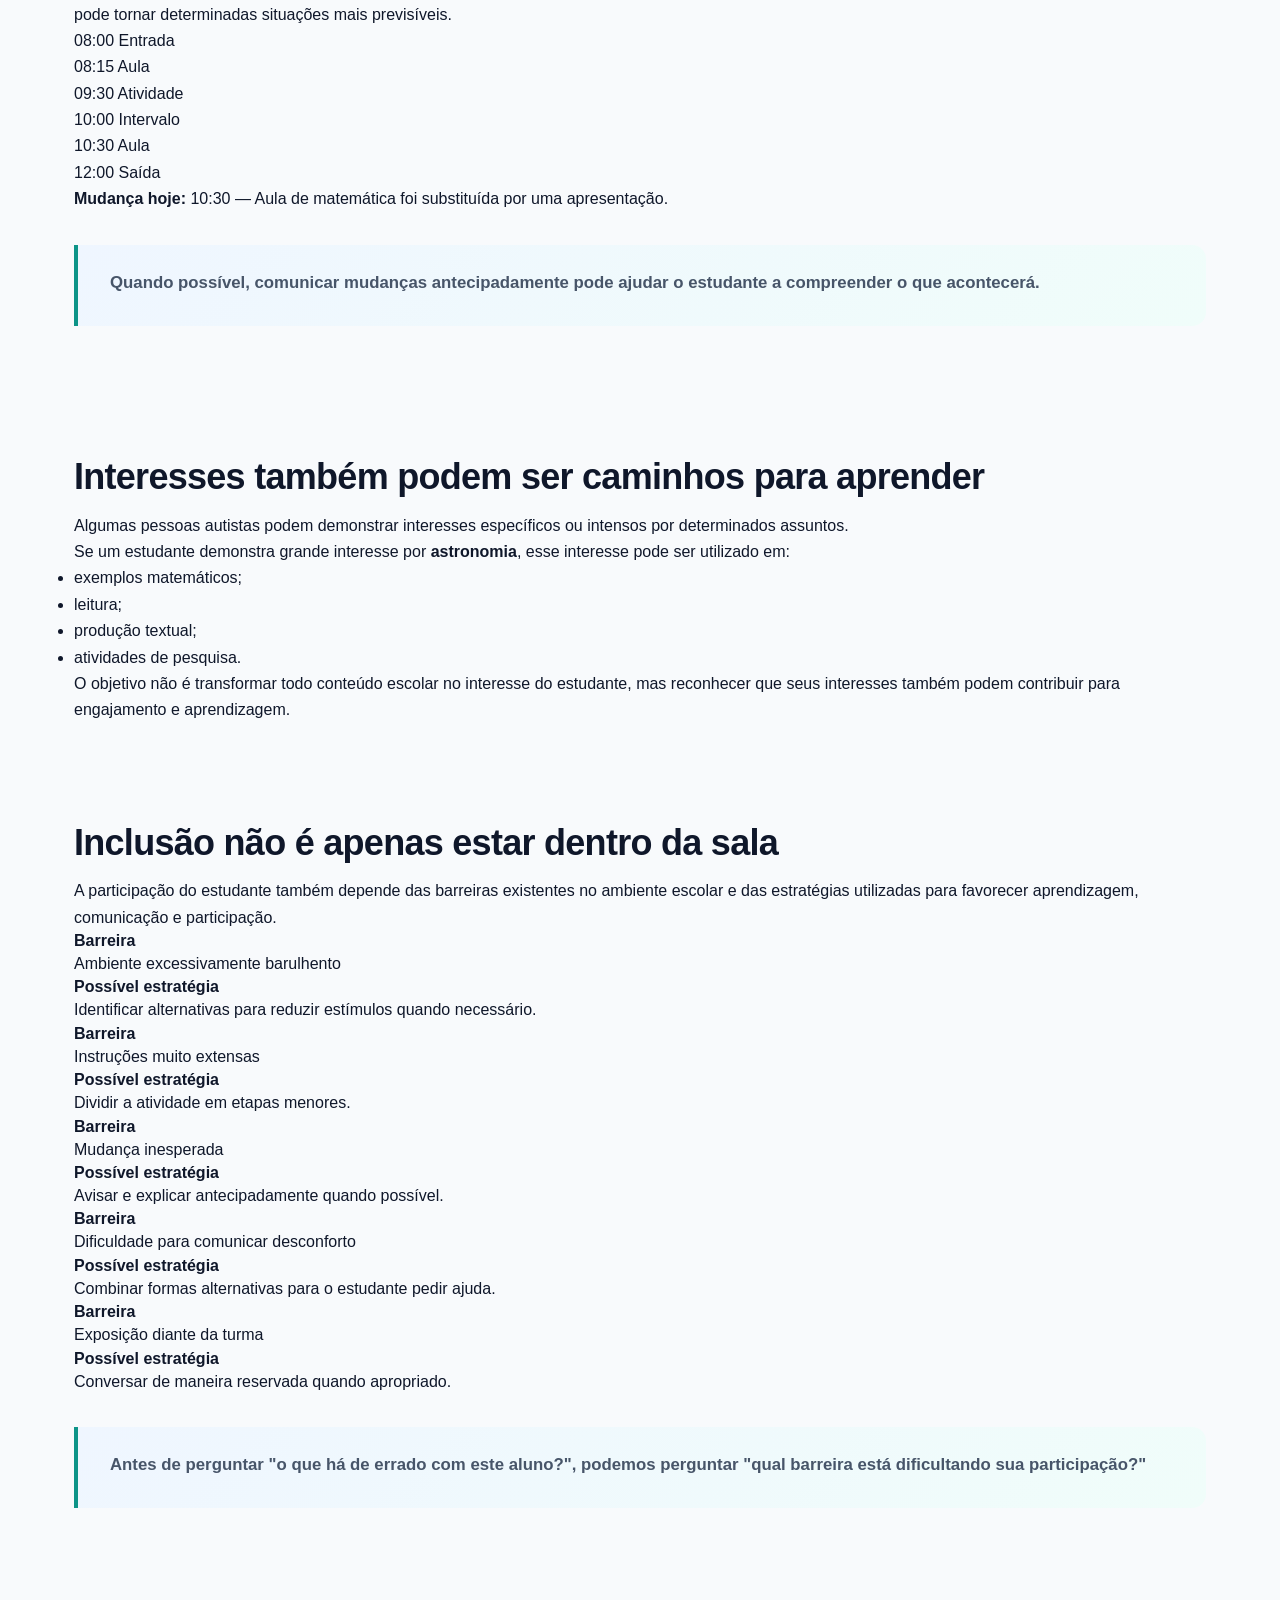
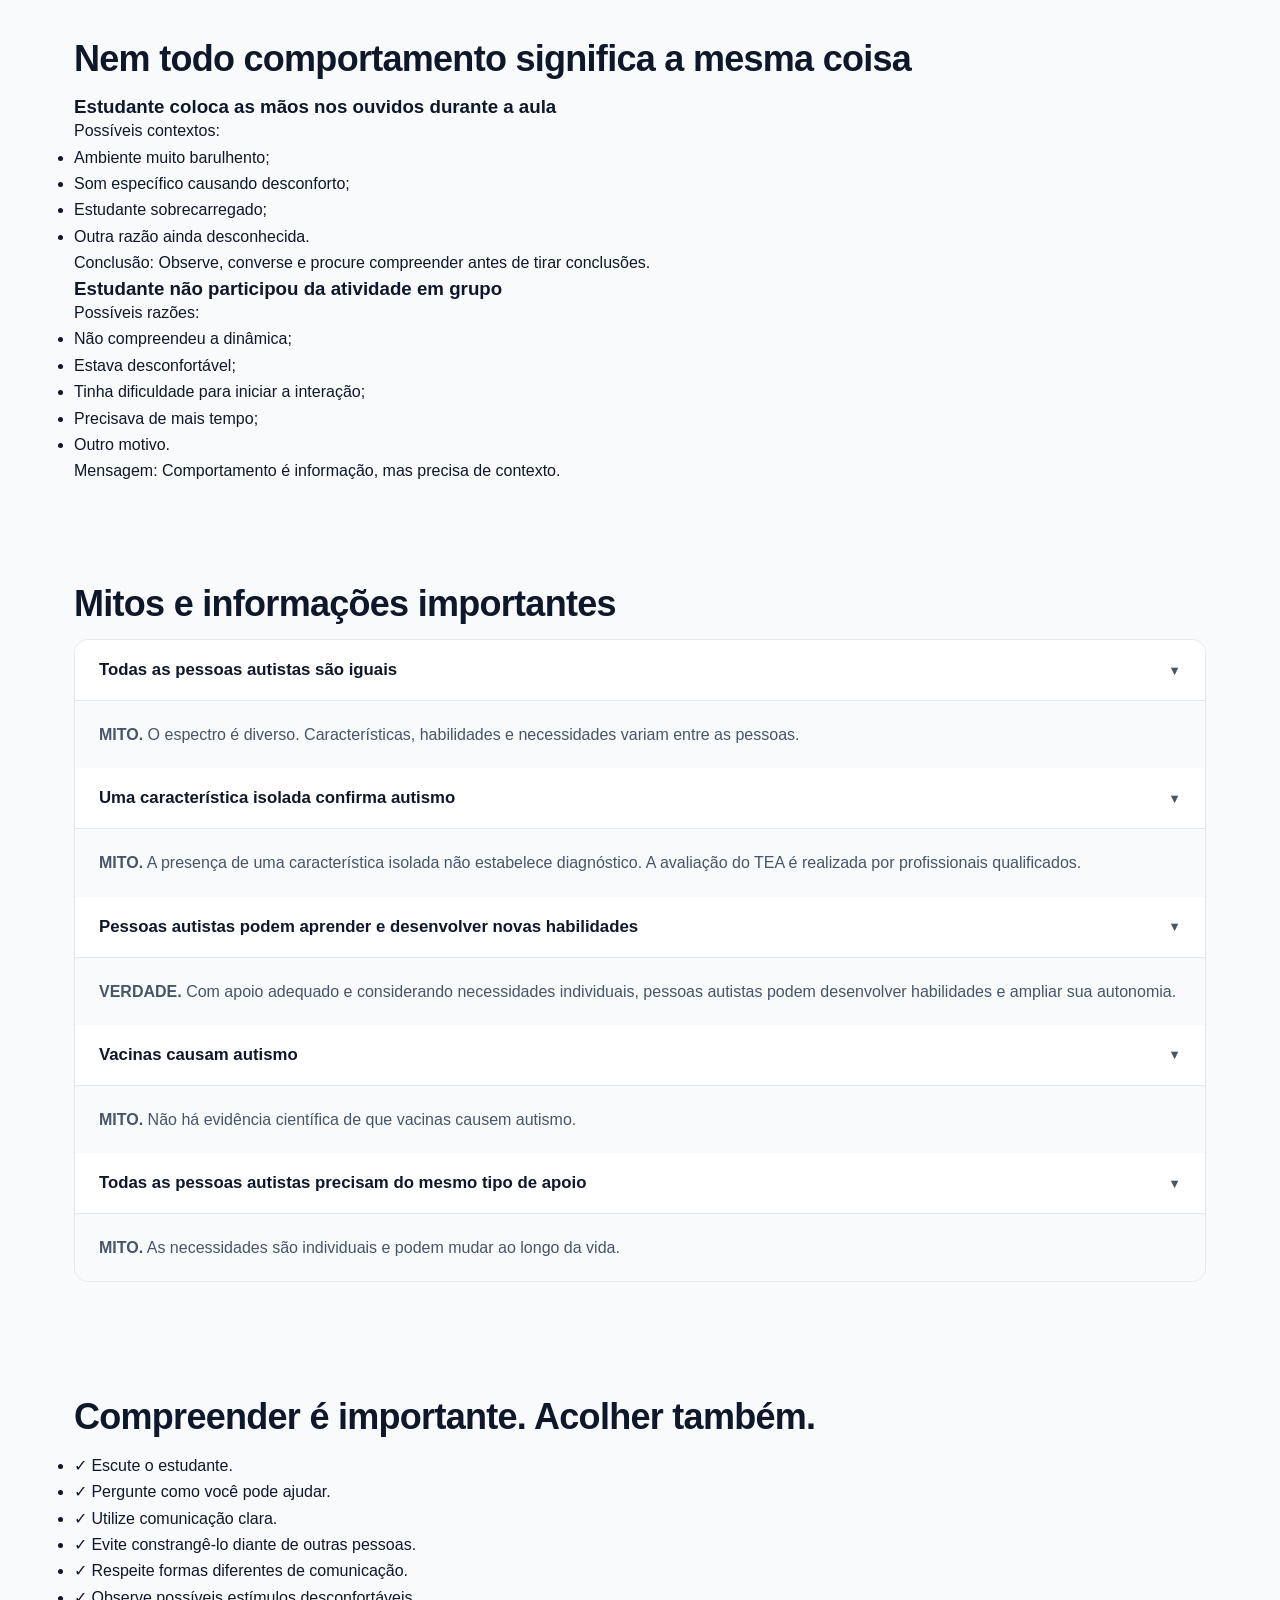
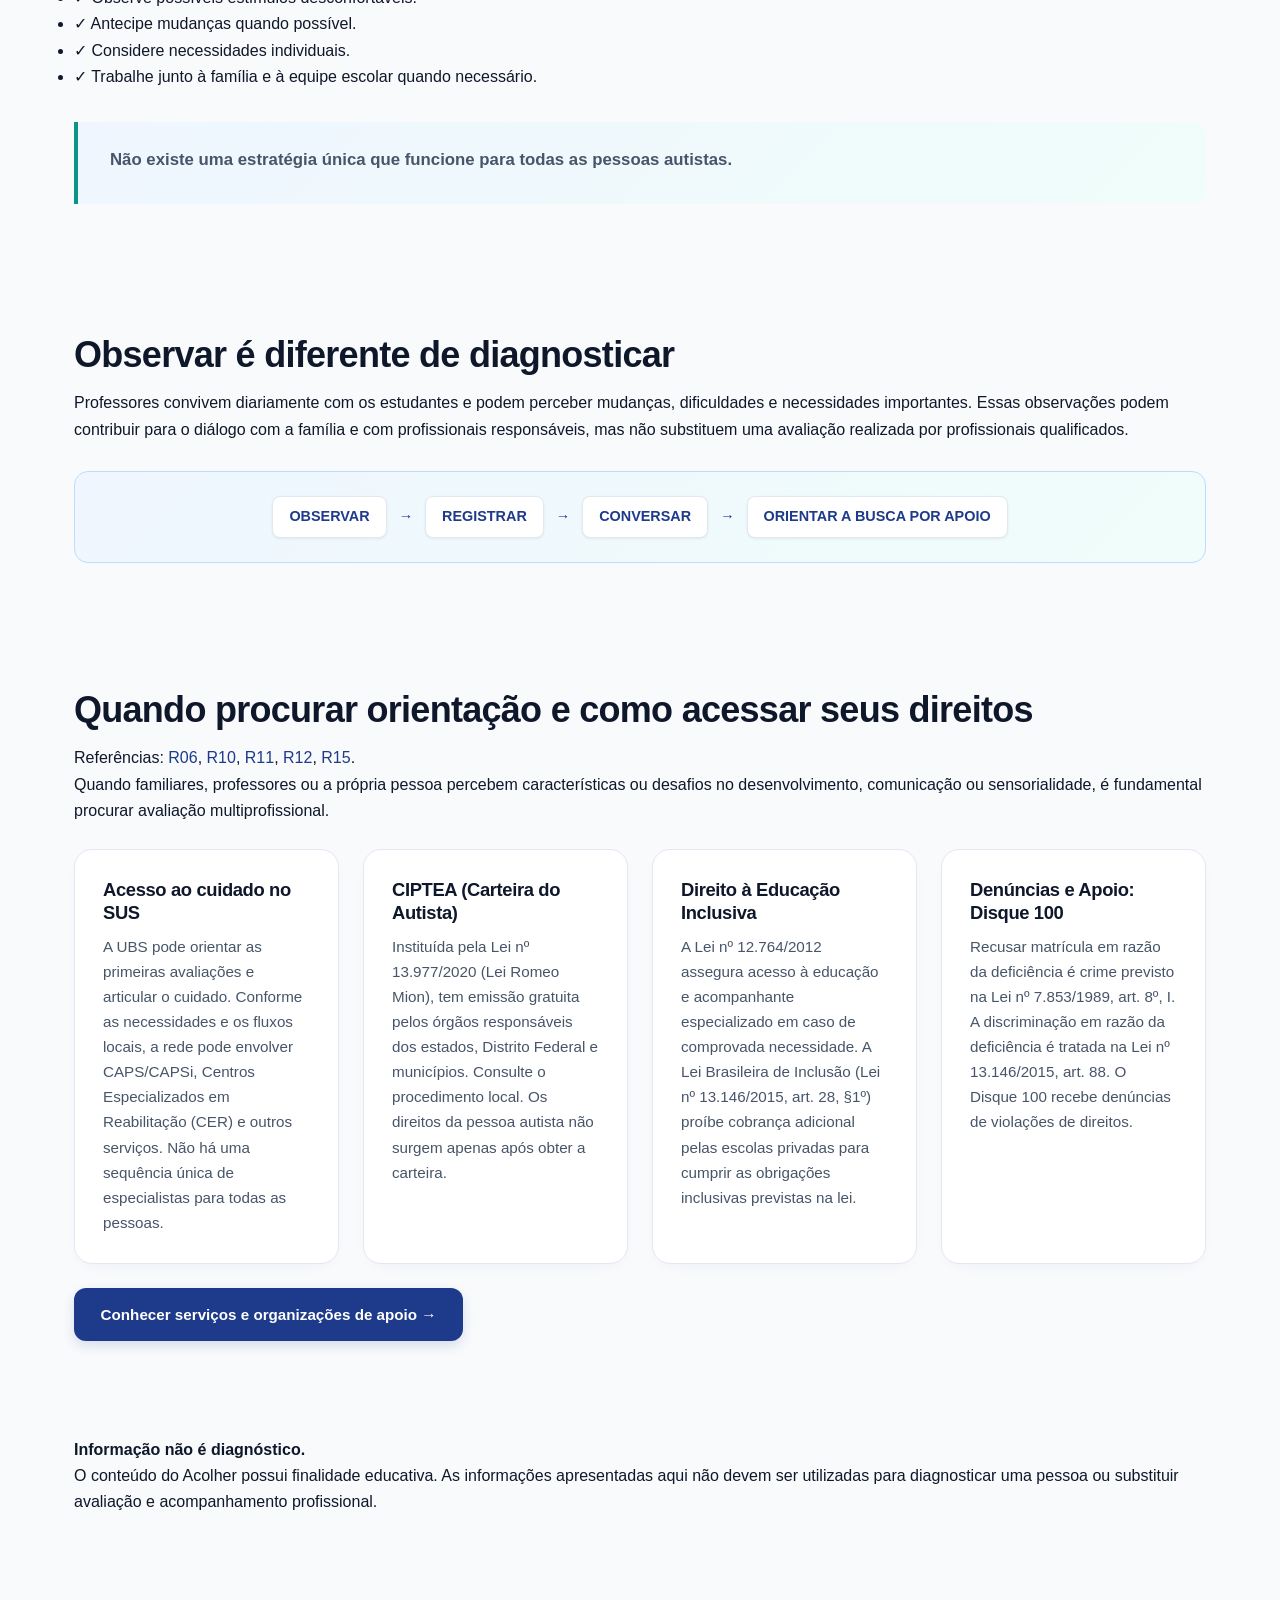
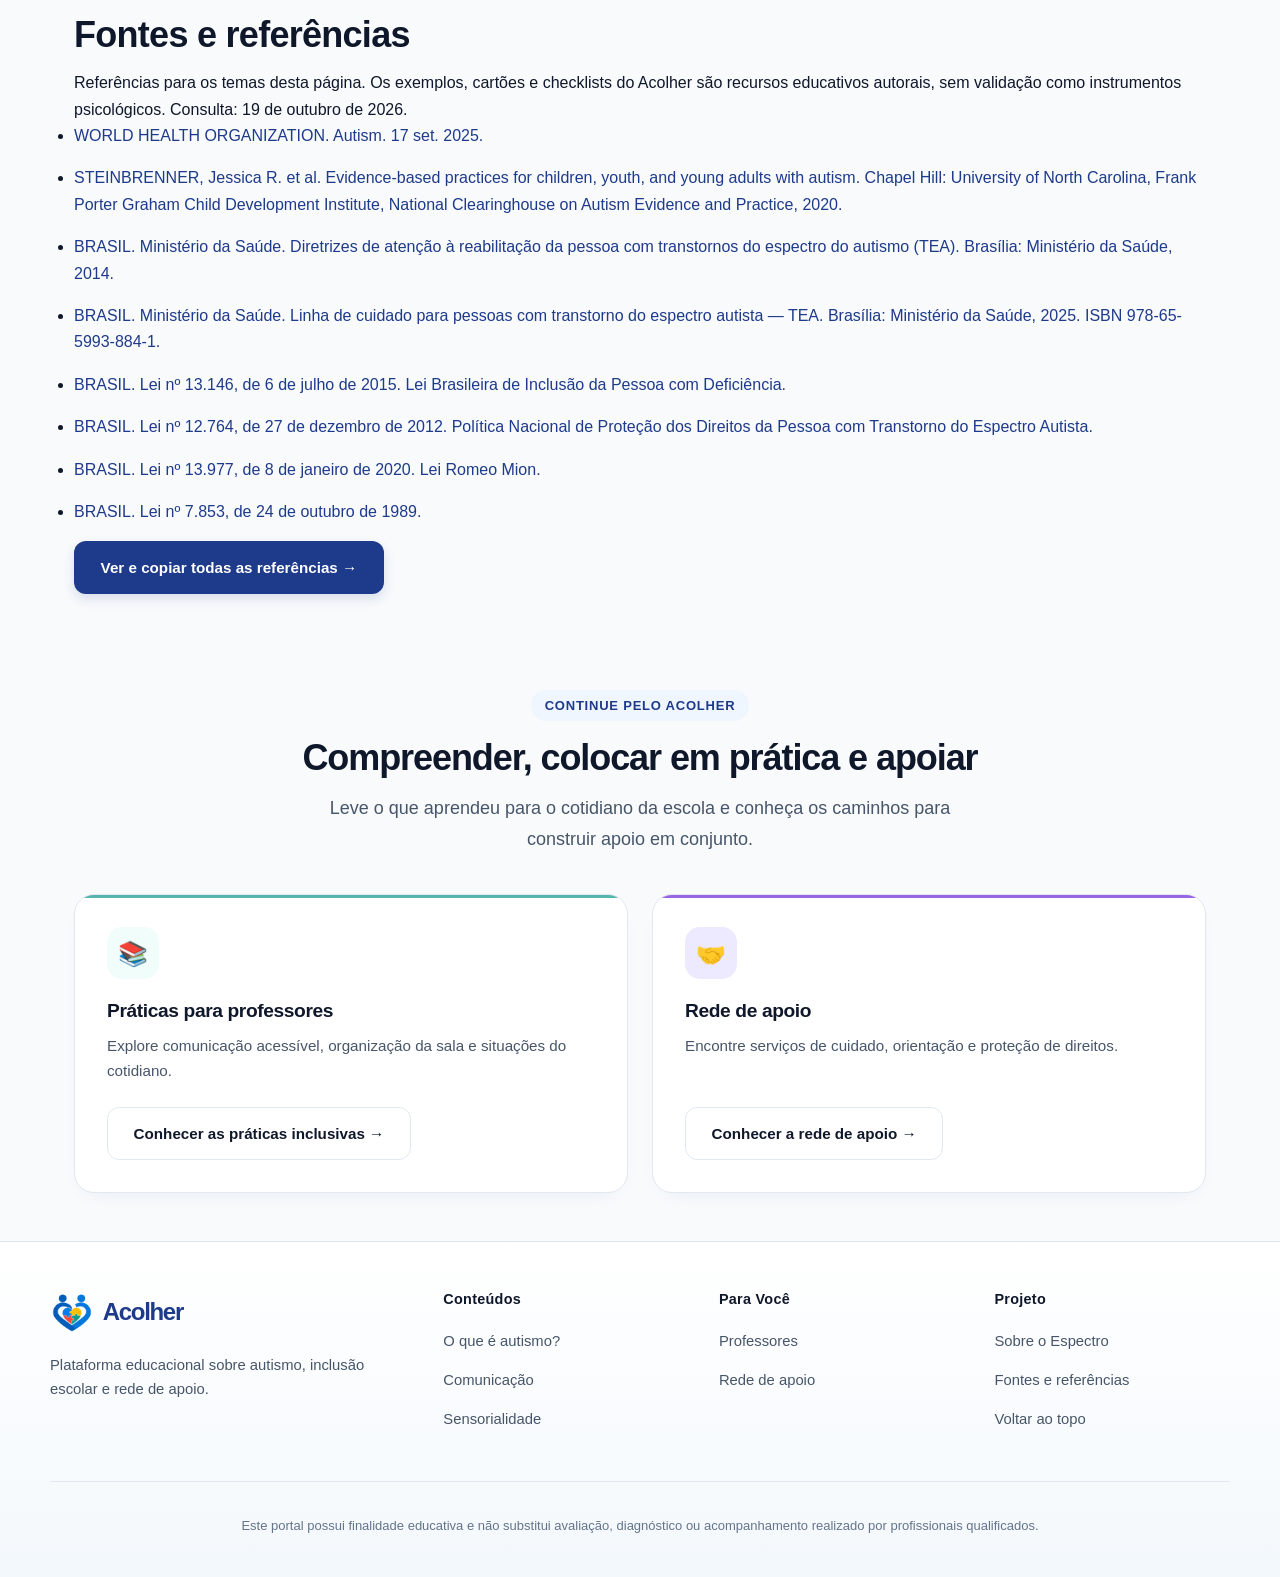
==== commit 031e80c7: "fix: informations" ====
--- a/autismo.html
+++ b/autismo.html
@@ -9,34 +9,31 @@
   <meta http-equiv="Referrer-Policy" content="strict-origin-when-cross-origin" />
   <link rel="stylesheet" href="assets/css/design.css" />
   <link rel="stylesheet" href="assets/css/style.css" />
-  <link rel="icon" type="image/svg+xml" href="assets/img/favicon.svg" />
-  <link rel="icon" type="image/png" sizes="32x32" href="assets/img/favicon-32x32.png" />
-  <link rel="icon" type="image/png" sizes="16x16" href="assets/img/favicon-16x16.png" />
-  <link rel="apple-touch-icon" sizes="180x180" href="assets/img/apple-touch-icon.png" />
-  <link rel="shortcut icon" href="favicon.ico" />
+  <link rel="icon" type="image/png" sizes="256x256" href="assets/img/acolher-simbolo.png" />
+  <link rel="apple-touch-icon" sizes="180x180" href="assets/img/acolher-apple-touch.png" />
+  <link rel="shortcut icon" href="favicon.ico?v=acolher-2" />
   <link rel="preconnect" href="https://fonts.googleapis.com">
   <link rel="preconnect" href="https://fonts.gstatic.com" crossorigin>
   <link href="https://fonts.googleapis.com/css2?family=Inter:wght@400;500;600;700;800&display=swap" rel="stylesheet">
+  <link rel="stylesheet" href="assets/css/refinements.css" />
 </head>
 <body>
   <!-- Header Principal com Navegação e Acessibilidade -->
   <header class="site-header" role="banner">
     <div class="logo-wrapper">
-      <a href="./" class="logo" aria-label="Acolher - Página inicial">
-        <div class="logo-icon" aria-hidden="true">💙</div>
-        Acolher
-        <span>Educação</span>
+      <a href="index.html" class="logo" aria-label="Acolher - Página inicial">
+        <img class="brand-symbol" src="assets/img/acolher-simbolo.png" alt="" width="56" height="56" />
+        <strong class="brand-name">Acolher</strong>
+        <span class="brand-tag">Educação</span>
       </a>
     </div>
 
     <nav aria-label="Menu principal">
       <ul class="nav-list">
-        <li><a href="./" class="nav-link">Início</a></li>
-        <li><a href="autismo" class="nav-link active" aria-current="page">Autismo</a></li>
-        <li><a href="professores" class="nav-link">Professores</a></li>
-        <li><a href="estudantes" class="nav-link">Estudantes</a></li>
-        <li><a href="./#saude-mental" class="nav-link">Saúde Mental</a></li>
-        <li><a href="./#rede-apoio" class="nav-link">Rede de Apoio</a></li>
+        <li><a href="index.html" class="nav-link">Início</a></li>
+        <li><a href="autismo.html" class="nav-link active" aria-current="page">Autismo</a></li>
+        <li><a href="professores.html" class="nav-link">Professores</a></li>
+        <li><a href="index.html#rede-apoio" class="nav-link">Rede de Apoio</a></li>
       </ul>
     </nav>
 
@@ -358,7 +355,7 @@
       </article>
     </div>
 
-    <a href="./#rede-apoio" class="btn primary">Conhecer serviços e organizações de apoio →</a>
+    <a href="index.html#rede-apoio" class="btn primary">Conhecer serviços e organizações de apoio →</a>
   </section>
 
   <!-- 13. Aviso educativo -->
@@ -372,11 +369,35 @@
   <!-- 14. Fontes -->
   <section class="section" id="fontes"><h2>Fontes e referências</h2><p>Referências para os temas desta página. Os exemplos, cartões e checklists do Acolher são recursos educativos autorais, sem validação como instrumentos psicológicos. Consulta: 19 de outubro de 2026.</p><ul><li style="margin-bottom:1rem"><a href="referencias.html#R01">WORLD HEALTH ORGANIZATION. Autism. 17 set. 2025.</a></li><li style="margin-bottom:1rem"><a href="referencias.html#R03">STEINBRENNER, Jessica R. et al. Evidence-based practices for children, youth, and young adults with autism. Chapel Hill: University of North Carolina, Frank Porter Graham Child Development Institute, National Clearinghouse on Autism Evidence and Practice, 2020.</a></li><li style="margin-bottom:1rem"><a href="referencias.html#R05">BRASIL. Ministério da Saúde. Diretrizes de atenção à reabilitação da pessoa com transtornos do espectro do autismo (TEA). Brasília: Ministério da Saúde, 2014.</a></li><li style="margin-bottom:1rem"><a href="referencias.html#R06">BRASIL. Ministério da Saúde. Linha de cuidado para pessoas com transtorno do espectro autista — TEA. Brasília: Ministério da Saúde, 2025. ISBN 978-65-5993-884-1.</a></li><li style="margin-bottom:1rem"><a href="referencias.html#R10">BRASIL. Lei nº 13.146, de 6 de julho de 2015. Lei Brasileira de Inclusão da Pessoa com Deficiência.</a></li><li style="margin-bottom:1rem"><a href="referencias.html#R11">BRASIL. Lei nº 12.764, de 27 de dezembro de 2012. Política Nacional de Proteção dos Direitos da Pessoa com Transtorno do Espectro Autista.</a></li><li style="margin-bottom:1rem"><a href="referencias.html#R12">BRASIL. Lei nº 13.977, de 8 de janeiro de 2020. Lei Romeo Mion.</a></li><li style="margin-bottom:1rem"><a href="referencias.html#R15">BRASIL. Lei nº 7.853, de 24 de outubro de 1989.</a></li></ul><p><a class="btn primary" href="referencias.html">Ver e copiar todas as referências →</a></p></section>
 
+
+  <section class="section continuation" aria-labelledby="continuar-titulo">
+    <div class="section-header">
+      <span class="section-badge">Continue pelo Acolher</span>
+      <h2 id="continuar-titulo">Compreender, colocar em prática e apoiar</h2>
+      <p class="section-description">Leve o que aprendeu para o cotidiano da escola e conheça os caminhos para construir apoio em conjunto.</p>
+    </div>
+    <div class="audience-grid">
+        <article class="audience-card teal">
+          <div class="icon-box" aria-hidden="true">📚</div>
+          <h3>Práticas para professores</h3>
+          <p>Explore comunicação acessível, organização da sala e situações do cotidiano.</p>
+          <a href="professores.html" class="btn outline">Conhecer as práticas inclusivas →</a>
+        </article>
+        <article class="audience-card purple">
+          <div class="icon-box" aria-hidden="true">🤝</div>
+          <h3>Rede de apoio</h3>
+          <p>Encontre serviços de cuidado, orientação e proteção de direitos.</p>
+          <a href="index.html#rede-apoio" class="btn outline">Conhecer a rede de apoio →</a>
+        </article>
+    </div>
+  </section>
   <footer class="site-footer" aria-label="Rodapé">
     <div class="footer-grid">
       <div class="footer-section">
-        <h3>Acolher</h3>
-        <p>Plataforma de apoio educacional focada em inclusão, autismo e saúde mental.</p>
+        <a href="index.html" class="logo footer-brand" aria-label="Acolher - Página inicial"><img class="brand-symbol" src="assets/img/acolher-simbolo.png" alt="" width="56" height="56" />
+        <strong class="brand-name">Acolher</strong>
+        <span class="brand-tag">Educação</span></a>
+        <p>Plataforma educacional sobre autismo, inclusão escolar e rede de apoio.</p>
       </div>
       <div class="footer-section">
         <h3>Conteúdos</h3>
@@ -389,9 +410,8 @@
       <div class="footer-section">
         <h3>Para Você</h3>
         <ul>
-          <li><a href="estudantes">Estudantes</a></li>
-          <li><a href="professores">Professores</a></li>
-          <li><a href="./#rede-apoio">Rede de apoio</a></li>
+          <li><a href="professores.html">Professores</a></li>
+          <li><a href="index.html#rede-apoio">Rede de apoio</a></li>
         </ul>
       </div>
       <div class="footer-section">
--- a/assets/css/design.css
+++ b/assets/css/design.css
@@ -1561,3 +1561,32 @@
     gap: 0.5rem;
   }
 }
+
+/* Continuidade entre os conteúdos, mantendo os componentes visuais do projeto. */
+.continuation-actions {
+  display: flex;
+  flex-wrap: wrap;
+  gap: 1rem;
+  margin-top: 2rem;
+}
+.continuation .audience-grid {
+  grid-template-columns: repeat(2, minmax(0, 1fr));
+}
+.section[id], .continuation h2 {
+  scroll-margin-top: 7rem;
+}
+@media (min-width: 769px) and (max-width: 1100px) {
+  .site-header { flex-wrap: wrap; }
+  .site-header nav { order: 3; flex-basis: 100%; }
+  .site-header .nav-list { justify-content: center; }
+}
+@media (max-width: 768px) {
+  .continuation .audience-grid { grid-template-columns: 1fr; }
+  .section[id], .continuation h2 { scroll-margin-top: 15rem; }
+}
+
+/* O exemplo de registro mantém as quebras e se adapta à largura disponível. */
+.record-example {
+  white-space: pre-wrap;
+  overflow-wrap: anywhere;
+}
--- a/assets/css/refinements.css
+++ b/assets/css/refinements.css
@@ -0,0 +1,102 @@
+/* Identidade Acolher: refinamento visual sobre a paleta e os componentes existentes. */
+.site-header {
+  padding: .8rem clamp(1.25rem, 3vw, 3rem);
+  gap: 1.25rem;
+  background: rgba(255,255,255,.97);
+  box-shadow: 0 5px 24px rgba(30,58,138,.035);
+}
+.logo { gap: .55rem; flex-shrink: 0; }
+.logo .brand-symbol {
+  width: 56px;
+  height: 56px;
+  flex: 0 0 56px;
+  object-fit: contain;
+}
+.logo .brand-name {
+  color: var(--primary);
+  font-size: 1.65rem;
+  font-weight: 800;
+  letter-spacing: -.055em;
+  line-height: 1;
+}
+.logo .brand-tag {
+  font-size: .7rem;
+  padding: .25rem .6rem;
+  border: 1px solid rgba(13,148,136,.08);
+}
+.nav-list { gap: .35rem; }
+.nav-link { display: inline-block; border-radius: 12px; padding: .55rem .9rem; }
+.nav-link.active, .nav-link[aria-current="page"] {
+  box-shadow: inset 0 0 0 1px rgba(30,58,138,.045);
+}
+.accessibility-toolbar { background: #f8fafc; }
+.hero {
+  border-radius: 26px;
+  background: linear-gradient(125deg, #eff6ff 0%, #f0fdfa 72%, #fef8df 100%);
+  border-color: #e0ecf5;
+  box-shadow: 0 14px 42px -24px rgba(30,58,138,.2), inset 0 0 0 5px rgba(255,255,255,.4);
+  padding: 3.25rem 2.75rem;
+}
+.hero h1 { line-height: 1.17; letter-spacing: -.04em; }
+.hero .subtitle { background: rgba(255,255,255,.85); box-shadow: 0 2px 6px rgba(30,58,138,.025); }
+.hero .description { max-width: 56ch; }
+.hero-buttons { gap: .75rem; }
+.btn { border-radius: 12px; font-weight: 650; }
+.btn.primary { box-shadow: 0 5px 12px rgba(30,58,138,.14); }
+.btn.secondary { box-shadow: 0 5px 12px rgba(13,148,136,.13); }
+.btn.outline { background: rgba(255,255,255,.8); }
+.section-header h2 { letter-spacing: -.03em; line-height: 1.25; }
+.section-description { max-width: 68ch; }
+.section-header .section-description { margin-left: auto; margin-right: auto; }
+.audience-card {
+  border-radius: 20px;
+  border-color: #e2e8f0;
+  padding: 2rem;
+  box-shadow: 0 8px 24px -16px rgba(30,58,138,.16);
+}
+.audience-card::before { opacity: .7; height: 3px; }
+.audience-card.amber::before { background: var(--accent-amber); }
+.audience-card.teal::before { background: var(--secondary); }
+.audience-card.purple::before { background: var(--accent-purple); }
+.audience-card .icon-box { border-radius: 15px; width: 52px; height: 52px; }
+.audience-card .btn { align-self: flex-start; }
+.card, .helpline-card { border-radius: 18px; box-shadow: 0 5px 20px -14px rgba(30,58,138,.2); }
+.card h3, .card h4, .audience-card h3 { letter-spacing: -.02em; }
+.page-nav { border-radius: 16px; }
+.site-footer { background: linear-gradient(180deg,#fff,#f3f8fc); padding-top: 3rem; border-top-color: #dce7f1; }
+.footer-brand { width: fit-content; margin-bottom: 1.2rem; flex-wrap: wrap; }
+.footer-brand .brand-symbol { width: 44px; height: 44px; flex-basis: 44px; }
+.footer-brand .brand-name { font-size: 1.5rem; }
+.footer-brand .brand-tag { display: none; }
+.footer-section h3 { font-size: .9rem; letter-spacing: .02em; }
+.footer-section ul { gap: .8rem; }
+.footer-disclaimer { line-height: 1.8; }
+body.high-contrast .audience-card, body.high-contrast .btn.outline,
+body.high-contrast .accessibility-toolbar { background: #fff; border-color: #000; box-shadow: none; }
+body.high-contrast .audience-card::before { background: #000; }
+@media (min-width: 769px) and (max-width: 1100px) {
+  .site-header { gap: .75rem; }
+}
+@media (max-width: 768px) {
+  .site-header { gap: .65rem; padding: .65rem 1rem; }
+  .logo-wrapper { justify-content: center; }
+  .logo .brand-symbol { width: 50px; height: 50px; flex-basis: 50px; }
+  .logo .brand-name { font-size: 1.65rem; }
+  .nav-list { gap: .2rem; }
+  .nav-link { font-size: .85rem; padding: .45rem .7rem; }
+  .accessibility-toolbar button { padding: .25rem .65rem; }
+  .hero { margin: 1.25rem .75rem 2rem; padding: 2rem 1.4rem; border-radius: 22px; gap: 1.6rem; }
+  .hero-illustration img { max-height: 230px; }
+  .hero h1 { font-size: clamp(1.9rem, 7vw, 2.5rem); }
+  .hero .description { font-size: 1rem; }
+  .hero .subtitle { font-size: .67rem; letter-spacing: .07em; }
+  .hero-buttons .btn { flex: 1 1 100%; }
+  .audience-card { padding: 1.6rem; }
+  .section { padding-top: 2.25rem; padding-bottom: 2.25rem; }
+  .site-footer { padding: 2.5rem 1.5rem 1.75rem; }
+  .section[id], .continuation h2 { scroll-margin-top: 13rem; }
+}
+@media (prefers-reduced-motion: reduce) {
+  html { scroll-behavior: auto; }
+  *, *::before, *::after { transition: none !important; animation: none !important; }
+}
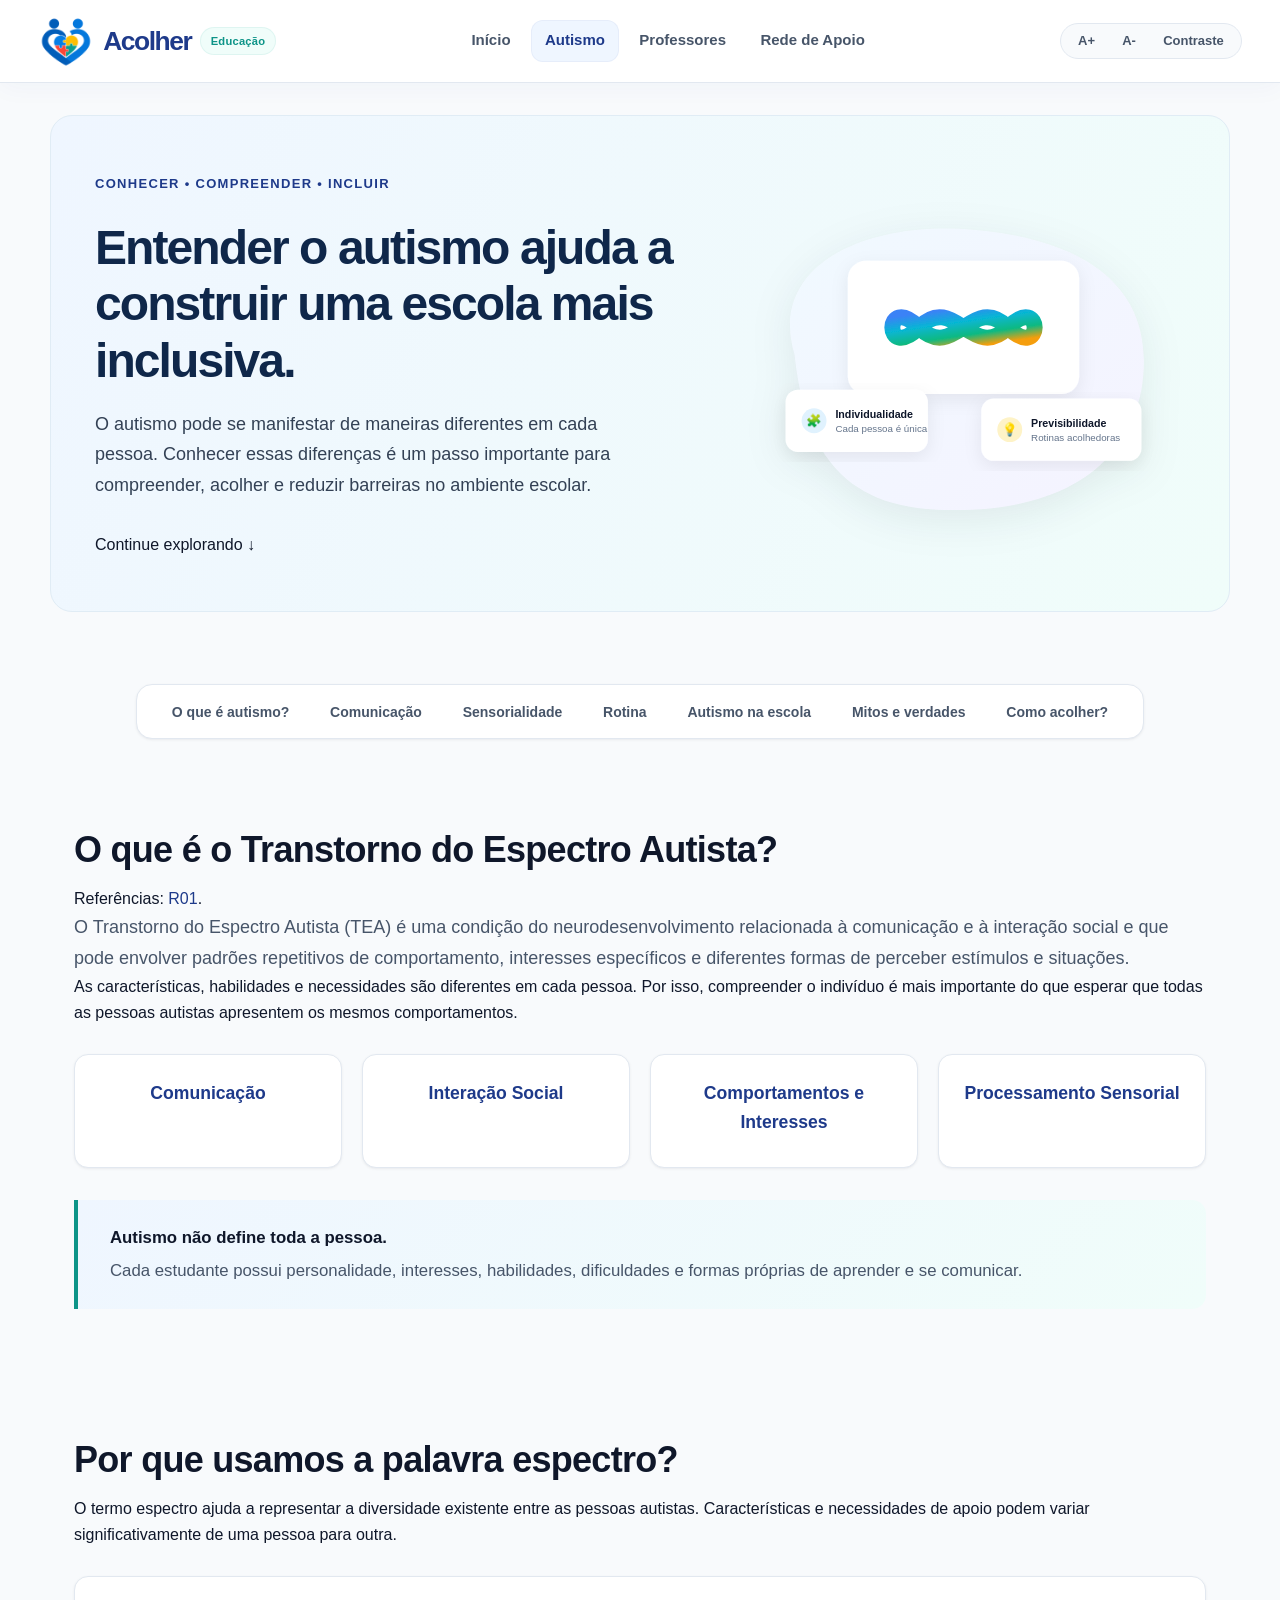
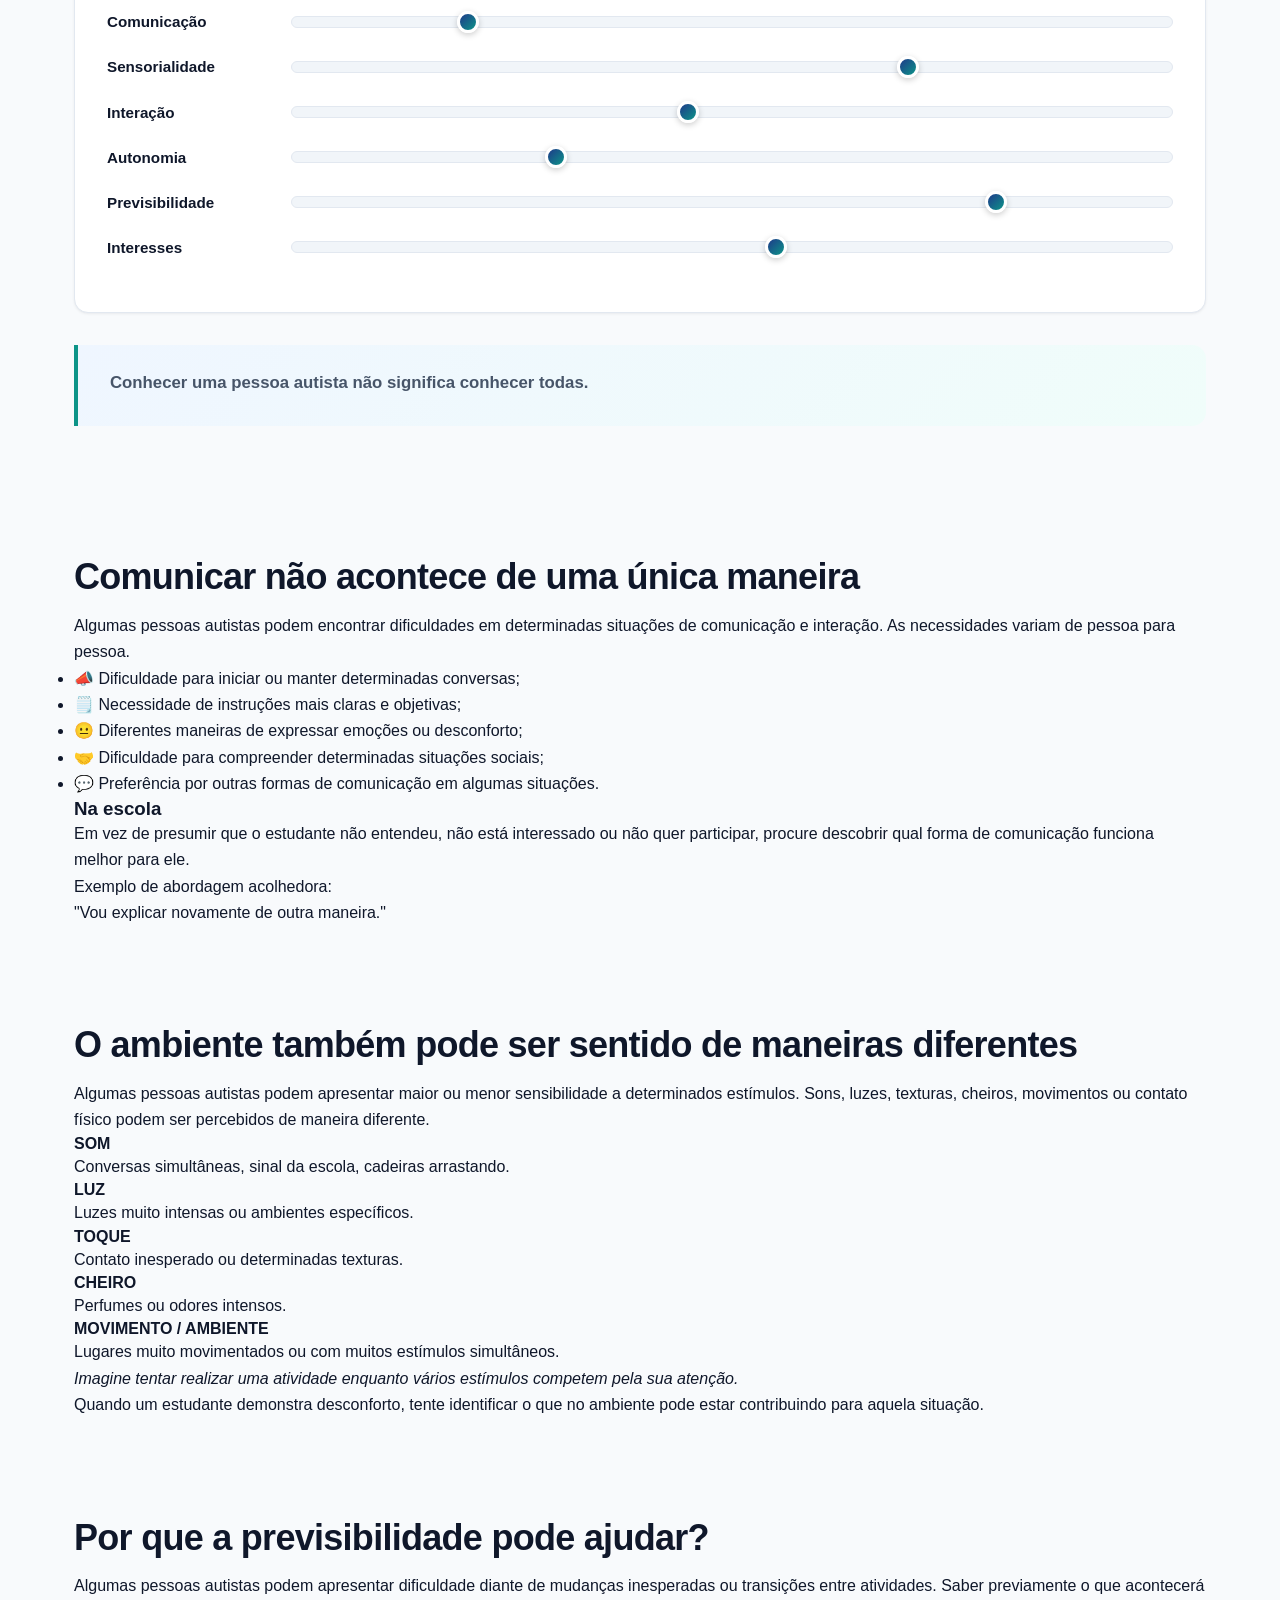
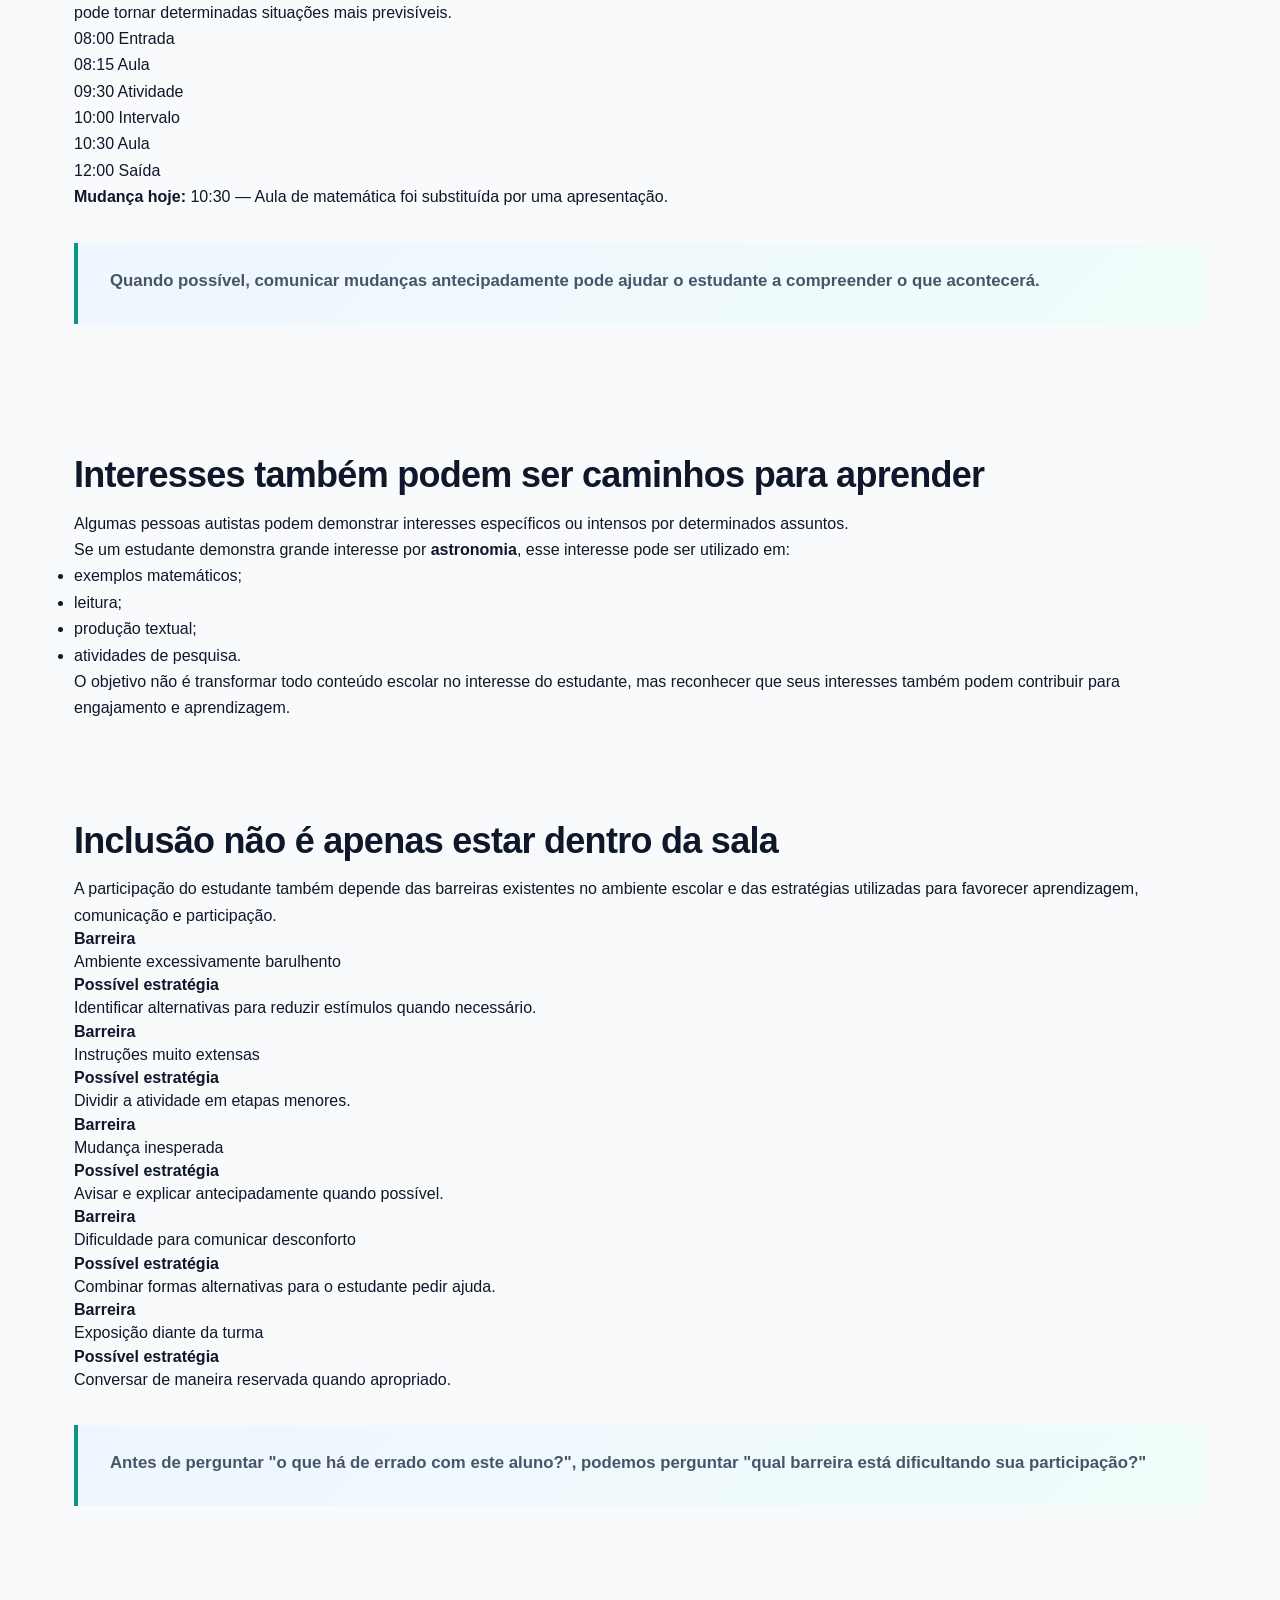
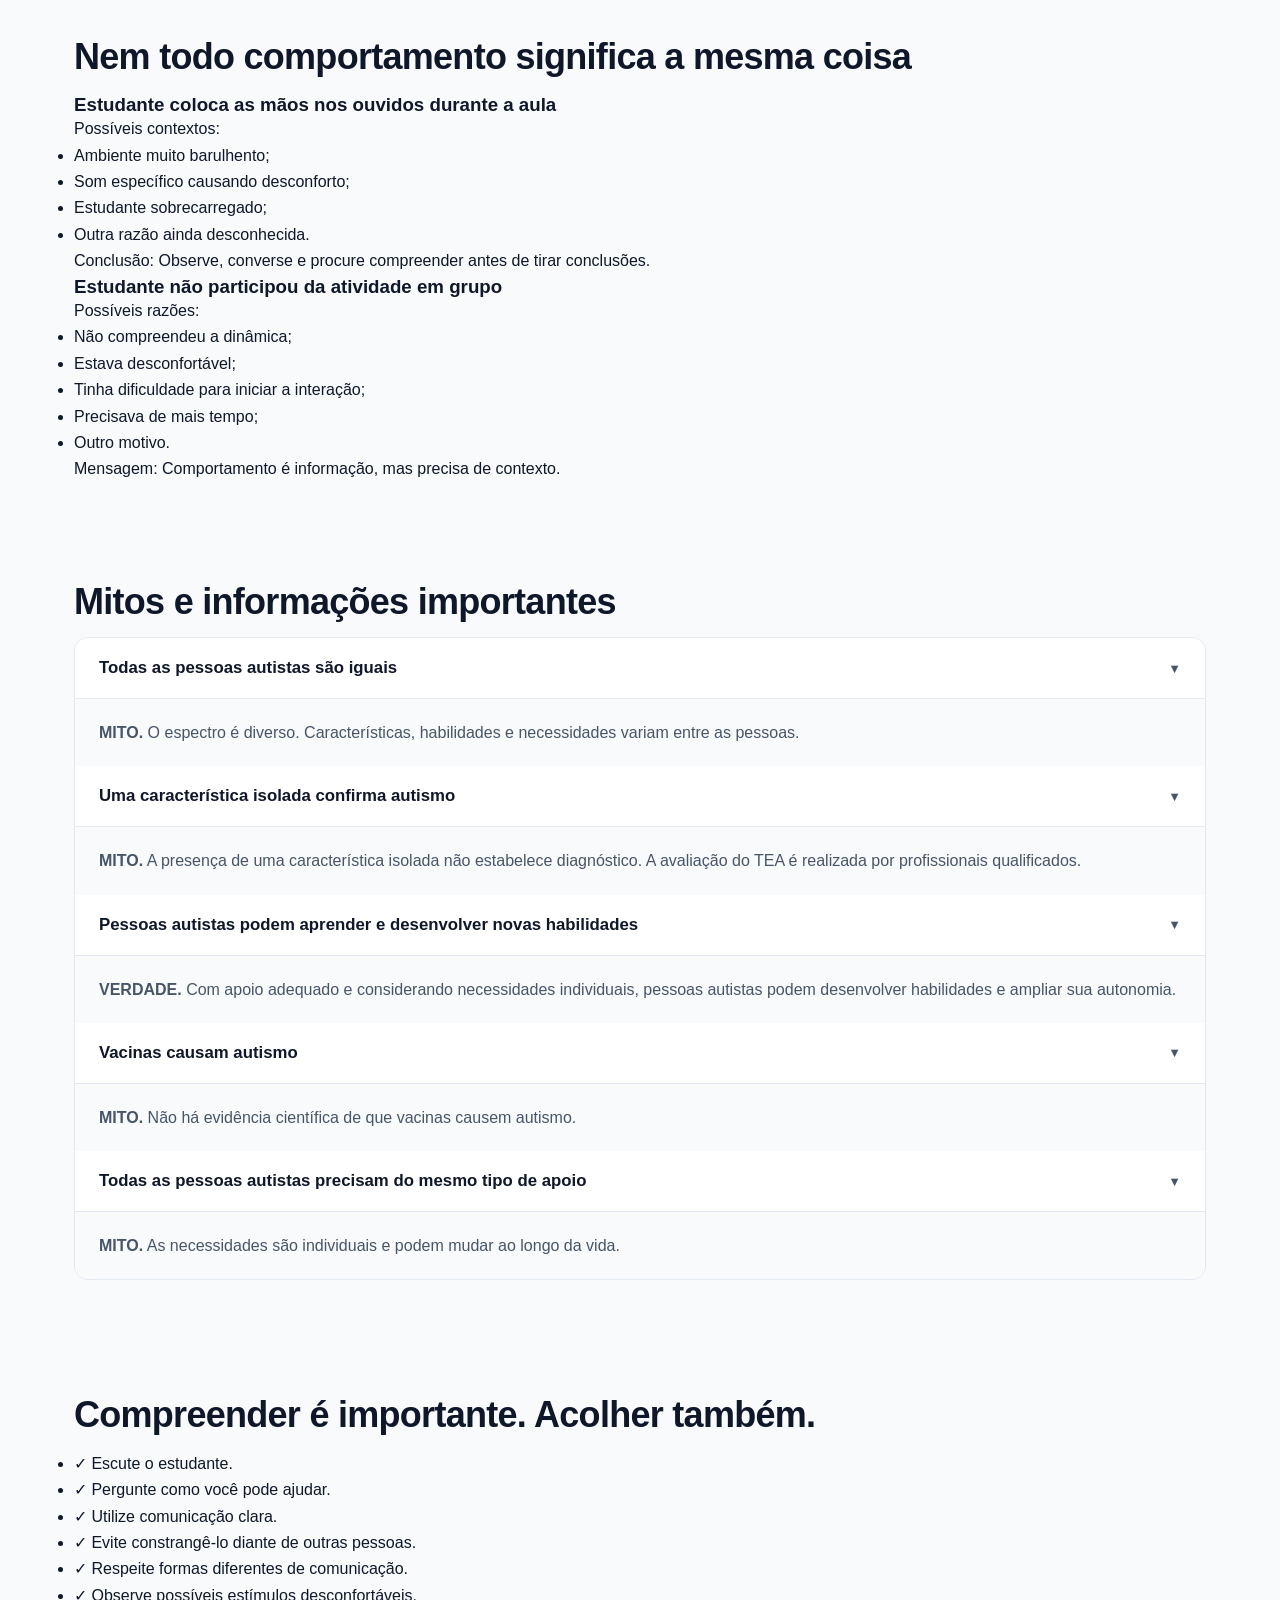
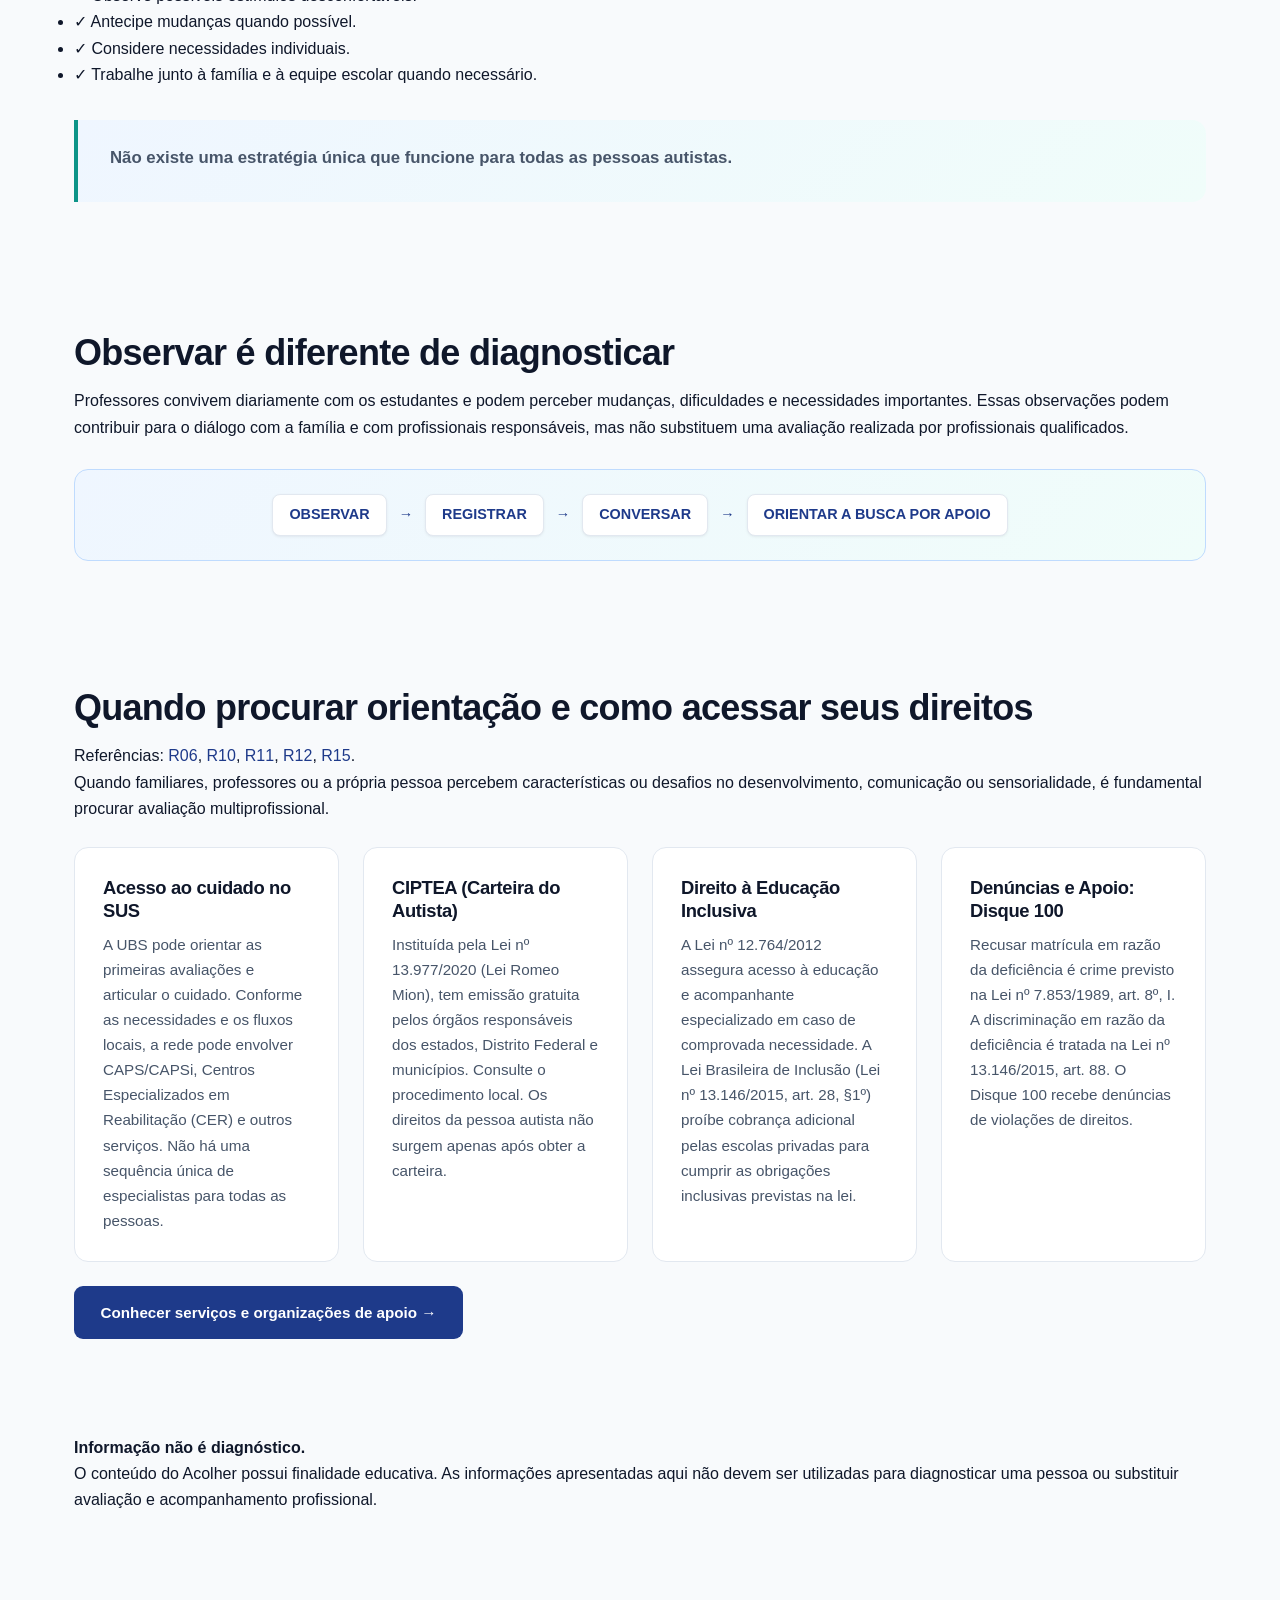
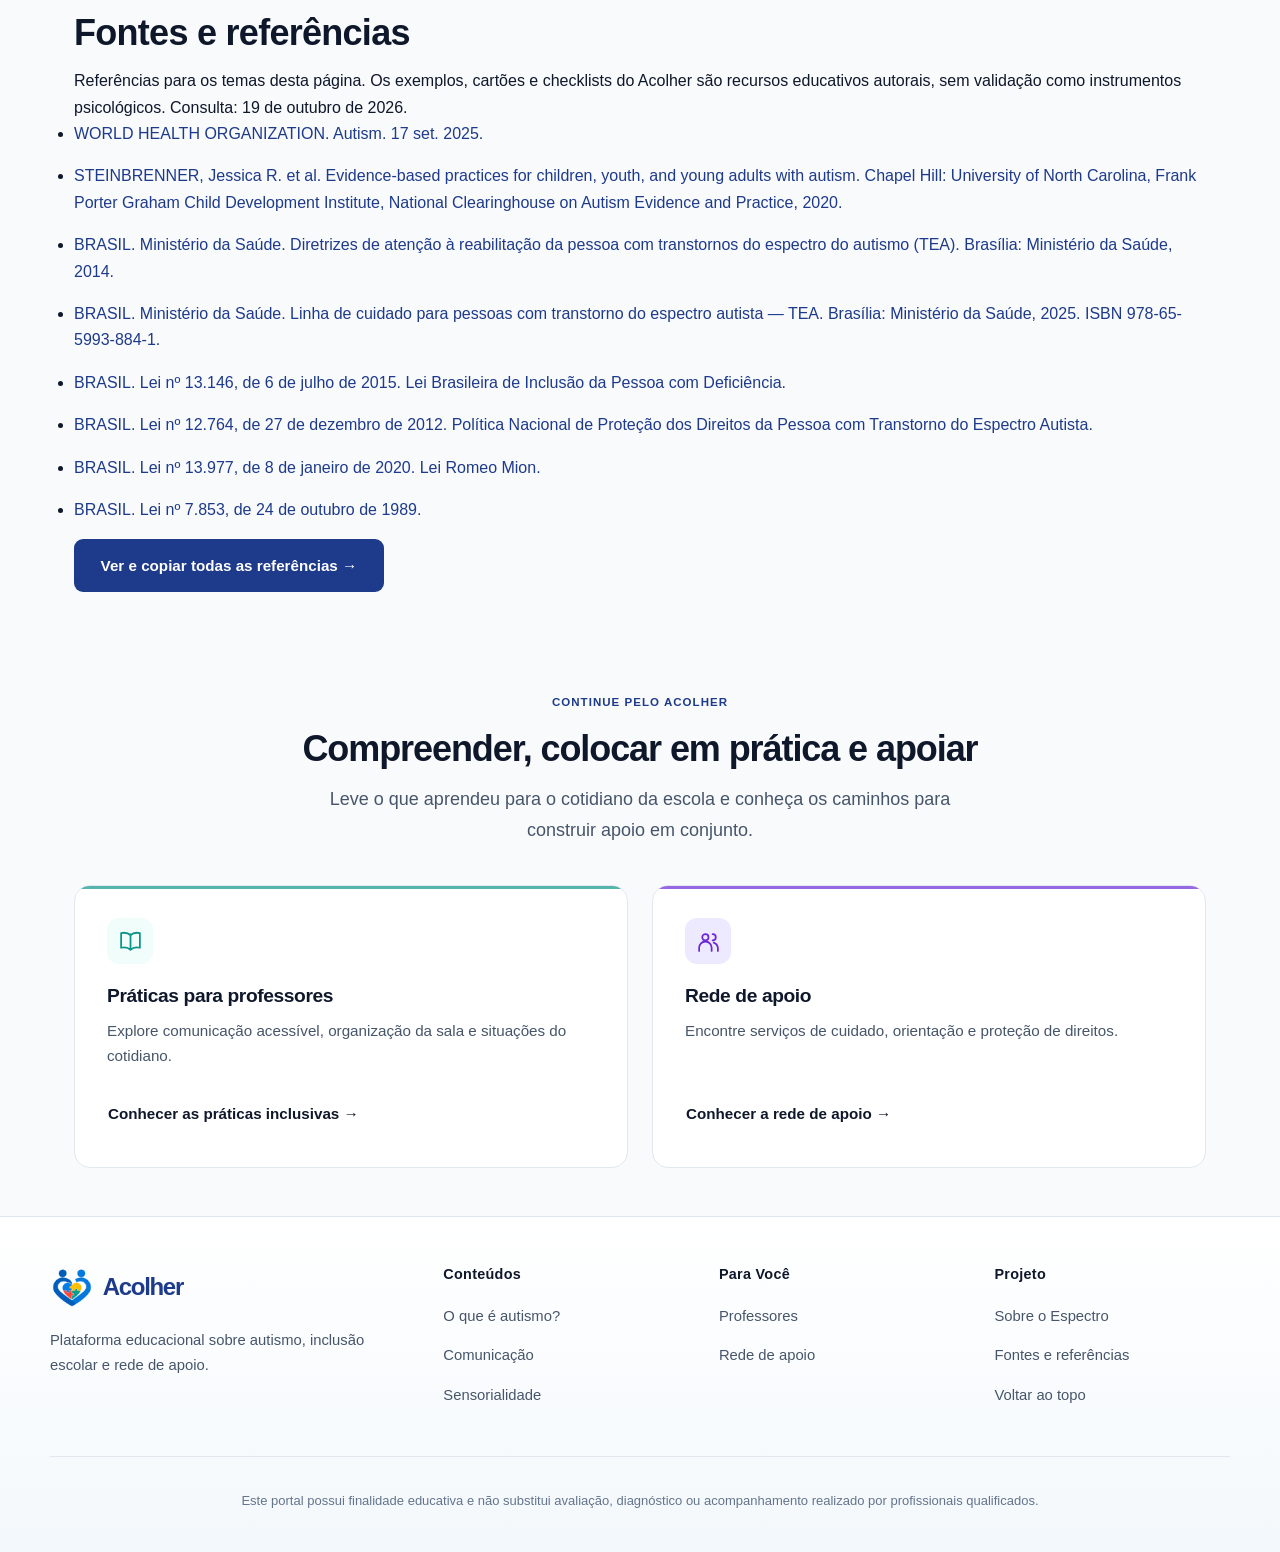
==== commit 9951a1e9: "refine visual styling and icons" ====
--- a/autismo.html
+++ b/autismo.html
@@ -378,13 +378,13 @@
     </div>
     <div class="audience-grid">
         <article class="audience-card teal">
-          <div class="icon-box" aria-hidden="true">📚</div>
+          <div class="icon-box" aria-hidden="true"><svg viewBox="0 0 24 24" fill="none" stroke="currentColor" stroke-width="1.7" stroke-linecap="round" stroke-linejoin="round" focusable="false"><path d="M12 5v15M3 4c4-1 7 0 9 2 2-2 5-3 9-2v14c-4-1-7 0-9 2-2-2-5-3-9-2Z"/></svg></div>
           <h3>Práticas para professores</h3>
           <p>Explore comunicação acessível, organização da sala e situações do cotidiano.</p>
           <a href="professores.html" class="btn outline">Conhecer as práticas inclusivas →</a>
         </article>
         <article class="audience-card purple">
-          <div class="icon-box" aria-hidden="true">🤝</div>
+          <div class="icon-box" aria-hidden="true"><svg viewBox="0 0 24 24" fill="none" stroke="currentColor" stroke-width="1.7" stroke-linecap="round" stroke-linejoin="round" focusable="false"><circle cx="9" cy="8" r="3"/><path d="M3 21v-3a6 6 0 0 1 12 0v3M16 5a3 3 0 0 1 0 6M21 21v-3a6 6 0 0 0-4-5"/></svg></div>
           <h3>Rede de apoio</h3>
           <p>Encontre serviços de cuidado, orientação e proteção de direitos.</p>
           <a href="index.html#rede-apoio" class="btn outline">Conhecer a rede de apoio →</a>
--- a/assets/css/refinements.css
+++ b/assets/css/refinements.css
@@ -31,36 +31,37 @@
 }
 .accessibility-toolbar { background: #f8fafc; }
 .hero {
-  border-radius: 26px;
-  background: linear-gradient(125deg, #eff6ff 0%, #f0fdfa 72%, #fef8df 100%);
+  border-radius: 22px;
+  background: linear-gradient(115deg, #eff6ff, #f0fdfa);
   border-color: #e0ecf5;
-  box-shadow: 0 14px 42px -24px rgba(30,58,138,.2), inset 0 0 0 5px rgba(255,255,255,.4);
+  box-shadow: none;
   padding: 3.25rem 2.75rem;
 }
 .hero h1 { line-height: 1.17; letter-spacing: -.04em; }
-.hero .subtitle { background: rgba(255,255,255,.85); box-shadow: 0 2px 6px rgba(30,58,138,.025); }
+.hero .subtitle { background: transparent; box-shadow: none; padding-left: 0; border: 0; }
 .hero .description { max-width: 56ch; }
 .hero-buttons { gap: .75rem; }
-.btn { border-radius: 12px; font-weight: 650; }
-.btn.primary { box-shadow: 0 5px 12px rgba(30,58,138,.14); }
-.btn.secondary { box-shadow: 0 5px 12px rgba(13,148,136,.13); }
+.btn { border-radius: 9px; font-weight: 600; }
+.btn.primary { box-shadow: none; }
+.btn.secondary { box-shadow: none; }
 .btn.outline { background: rgba(255,255,255,.8); }
 .section-header h2 { letter-spacing: -.03em; line-height: 1.25; }
 .section-description { max-width: 68ch; }
 .section-header .section-description { margin-left: auto; margin-right: auto; }
 .audience-card {
-  border-radius: 20px;
+  border-radius: 16px;
   border-color: #e2e8f0;
   padding: 2rem;
-  box-shadow: 0 8px 24px -16px rgba(30,58,138,.16);
+  box-shadow: none;
 }
 .audience-card::before { opacity: .7; height: 3px; }
 .audience-card.amber::before { background: var(--accent-amber); }
 .audience-card.teal::before { background: var(--secondary); }
 .audience-card.purple::before { background: var(--accent-purple); }
-.audience-card .icon-box { border-radius: 15px; width: 52px; height: 52px; }
+.audience-card .icon-box { border-radius: 12px; width: 46px; height: 46px; }
+.icon-box svg { width: 25px; height: 25px; }
 .audience-card .btn { align-self: flex-start; }
-.card, .helpline-card { border-radius: 18px; box-shadow: 0 5px 20px -14px rgba(30,58,138,.2); }
+.card, .helpline-card { border-radius: 14px; box-shadow: none; }
 .card h3, .card h4, .audience-card h3 { letter-spacing: -.02em; }
 .page-nav { border-radius: 16px; }
 .site-footer { background: linear-gradient(180deg,#fff,#f3f8fc); padding-top: 3rem; border-top-color: #dce7f1; }
@@ -74,6 +75,19 @@
 body.high-contrast .audience-card, body.high-contrast .btn.outline,
 body.high-contrast .accessibility-toolbar { background: #fff; border-color: #000; box-shadow: none; }
 body.high-contrast .audience-card::before { background: #000; }
+/* Menos molduras repetidas; títulos e divisores organizam a leitura. */
+.section-badge { background: transparent; border-radius: 0; padding: 0; font-size: .72rem; letter-spacing: .09em; }
+.section-badge.teal, .section-badge.amber, .section-badge.purple { background: transparent; }
+.audience-card:hover { transform: translateY(-2px); box-shadow: 0 8px 22px -16px rgba(30,58,138,.22); }
+.audience-card .btn.outline { padding: .5rem 0; border-color: transparent; background: transparent; border-radius: 0; }
+.audience-card .btn.outline:hover { color: var(--primary); text-decoration: underline; text-underline-offset: 4px; }
+.autism-preview, .teachers-preview { border-radius: 18px; box-shadow: none; }
+.autism-preview .card { background: transparent; border: 0; border-left: 2px solid var(--border); border-radius: 0; }
+.practice-list { gap: 0; }
+.practice-list li { background: transparent; border: 0; border-bottom: 1px solid var(--border); border-radius: 0; padding: .95rem 0; font-size: 1rem; font-weight: 500; }
+.practice-list li .icon { color: var(--secondary); font-size: 1rem; }
+#situacoes-cotidiano .card h4 { line-height: 1.45; }
+:where(a, button, summary):focus-visible { outline: 3px solid var(--primary); outline-offset: 4px; }
 @media (min-width: 769px) and (max-width: 1100px) {
   .site-header { gap: .75rem; }
 }
@@ -92,6 +106,9 @@
   .hero .subtitle { font-size: .67rem; letter-spacing: .07em; }
   .hero-buttons .btn { flex: 1 1 100%; }
   .audience-card { padding: 1.6rem; }
+  .audience-grid, .cards-grid { grid-template-columns: minmax(0, 1fr); }
+  .helpline-badge { white-space: normal; }
+  .autism-preview, .teachers-preview { padding: 1.5rem; }
   .section { padding-top: 2.25rem; padding-bottom: 2.25rem; }
   .site-footer { padding: 2.5rem 1.5rem 1.75rem; }
   .section[id], .continuation h2 { scroll-margin-top: 13rem; }
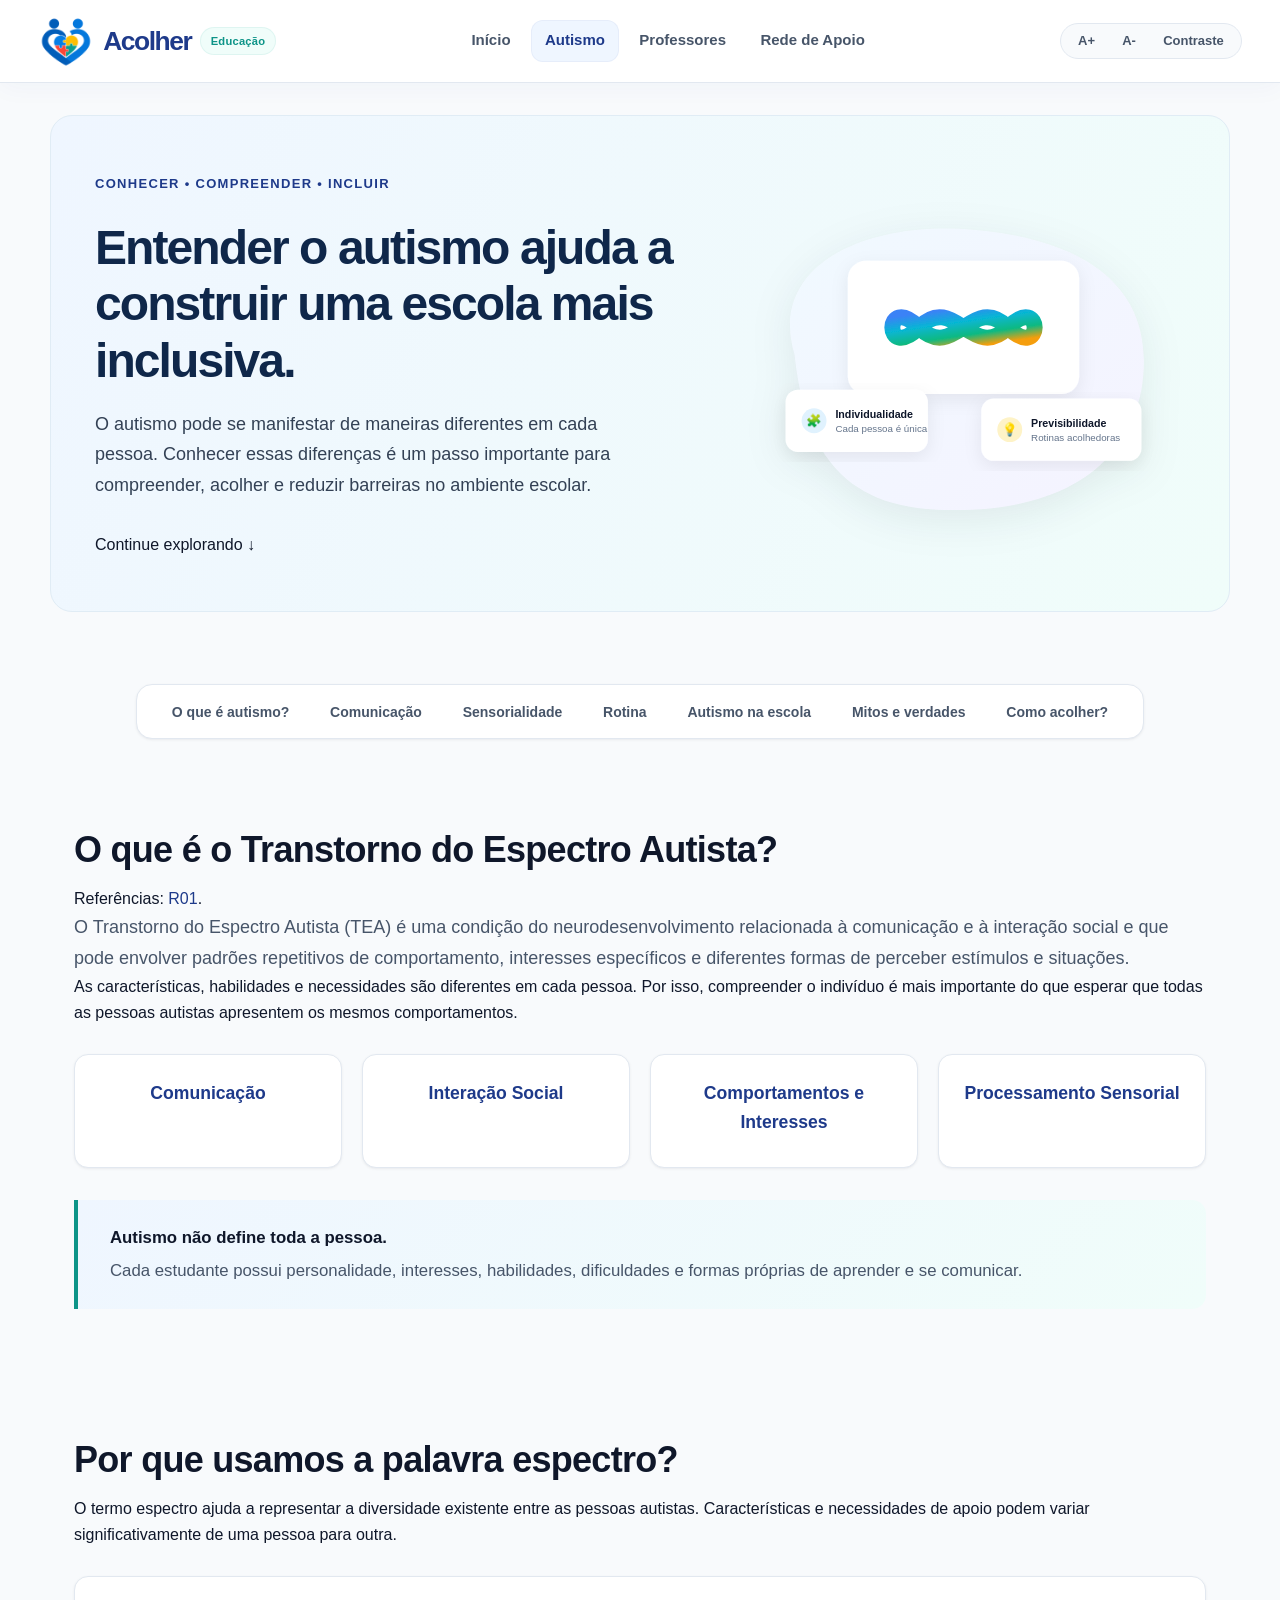
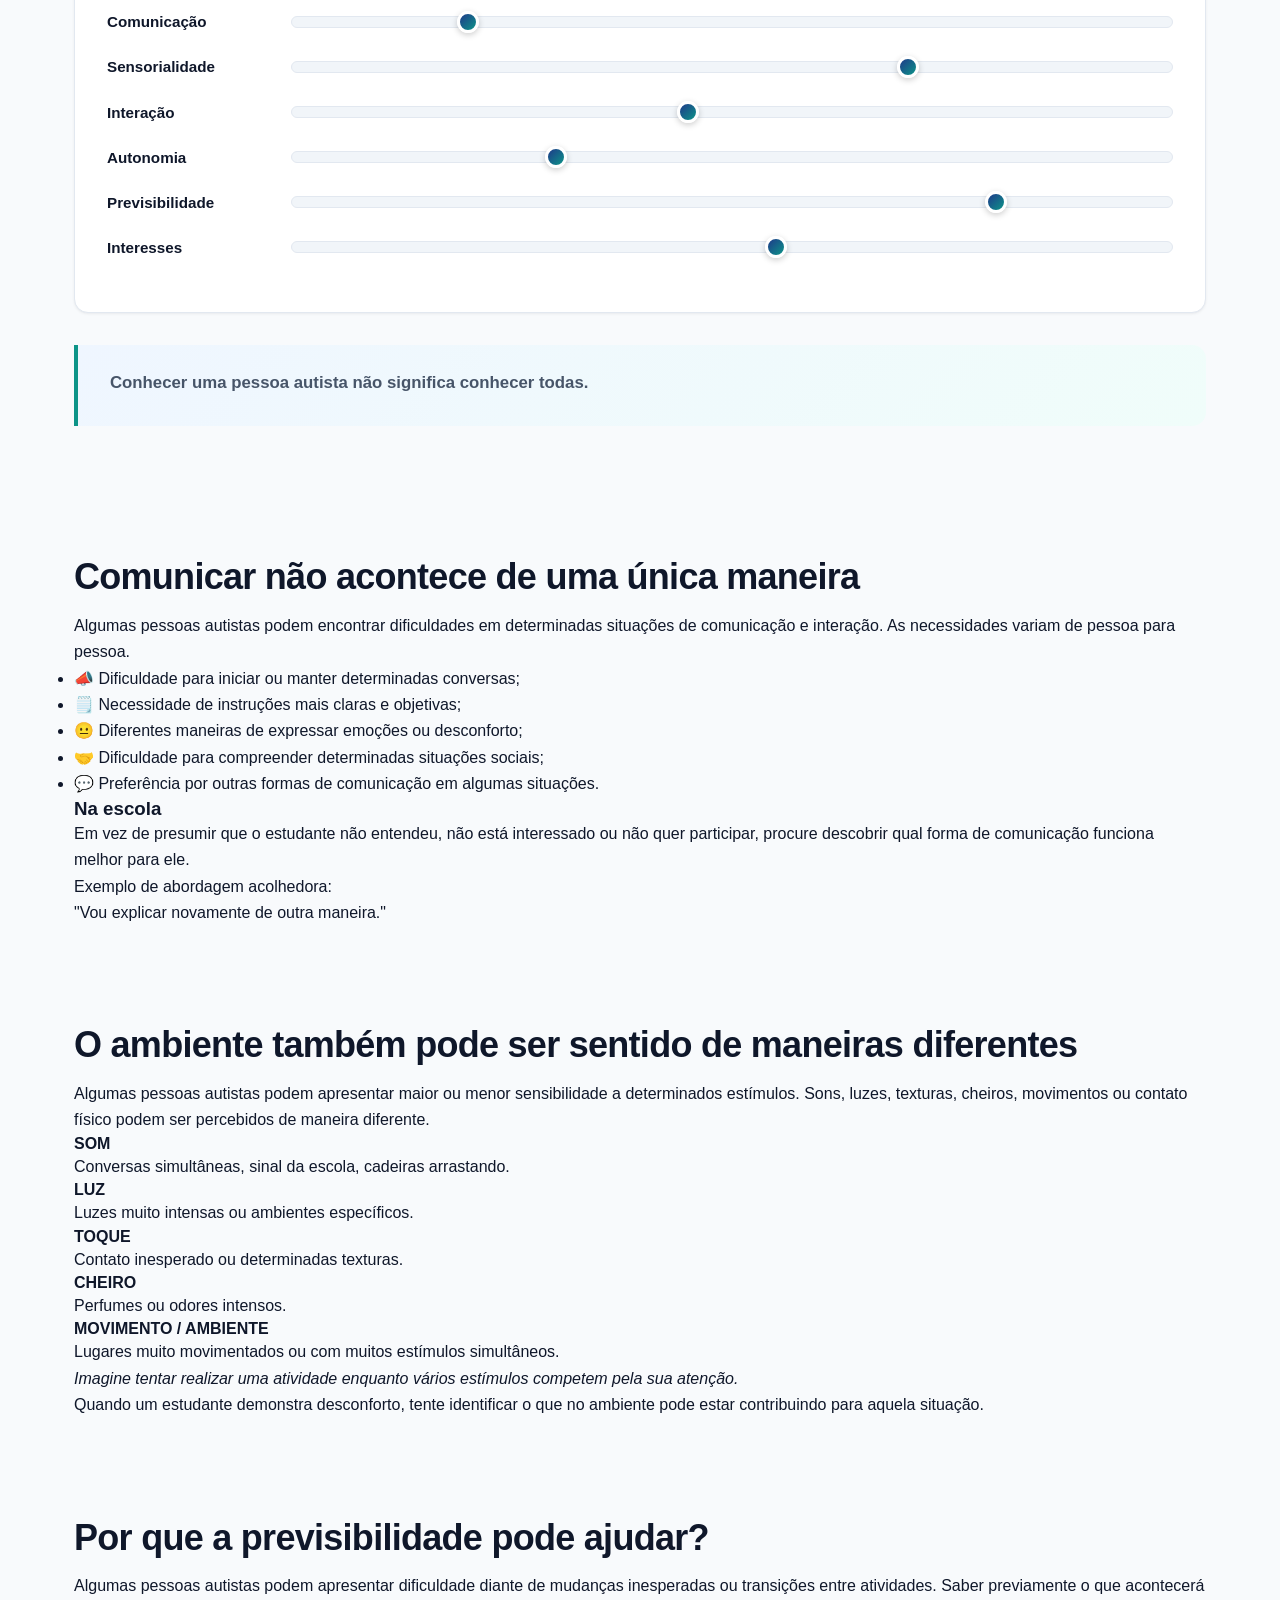
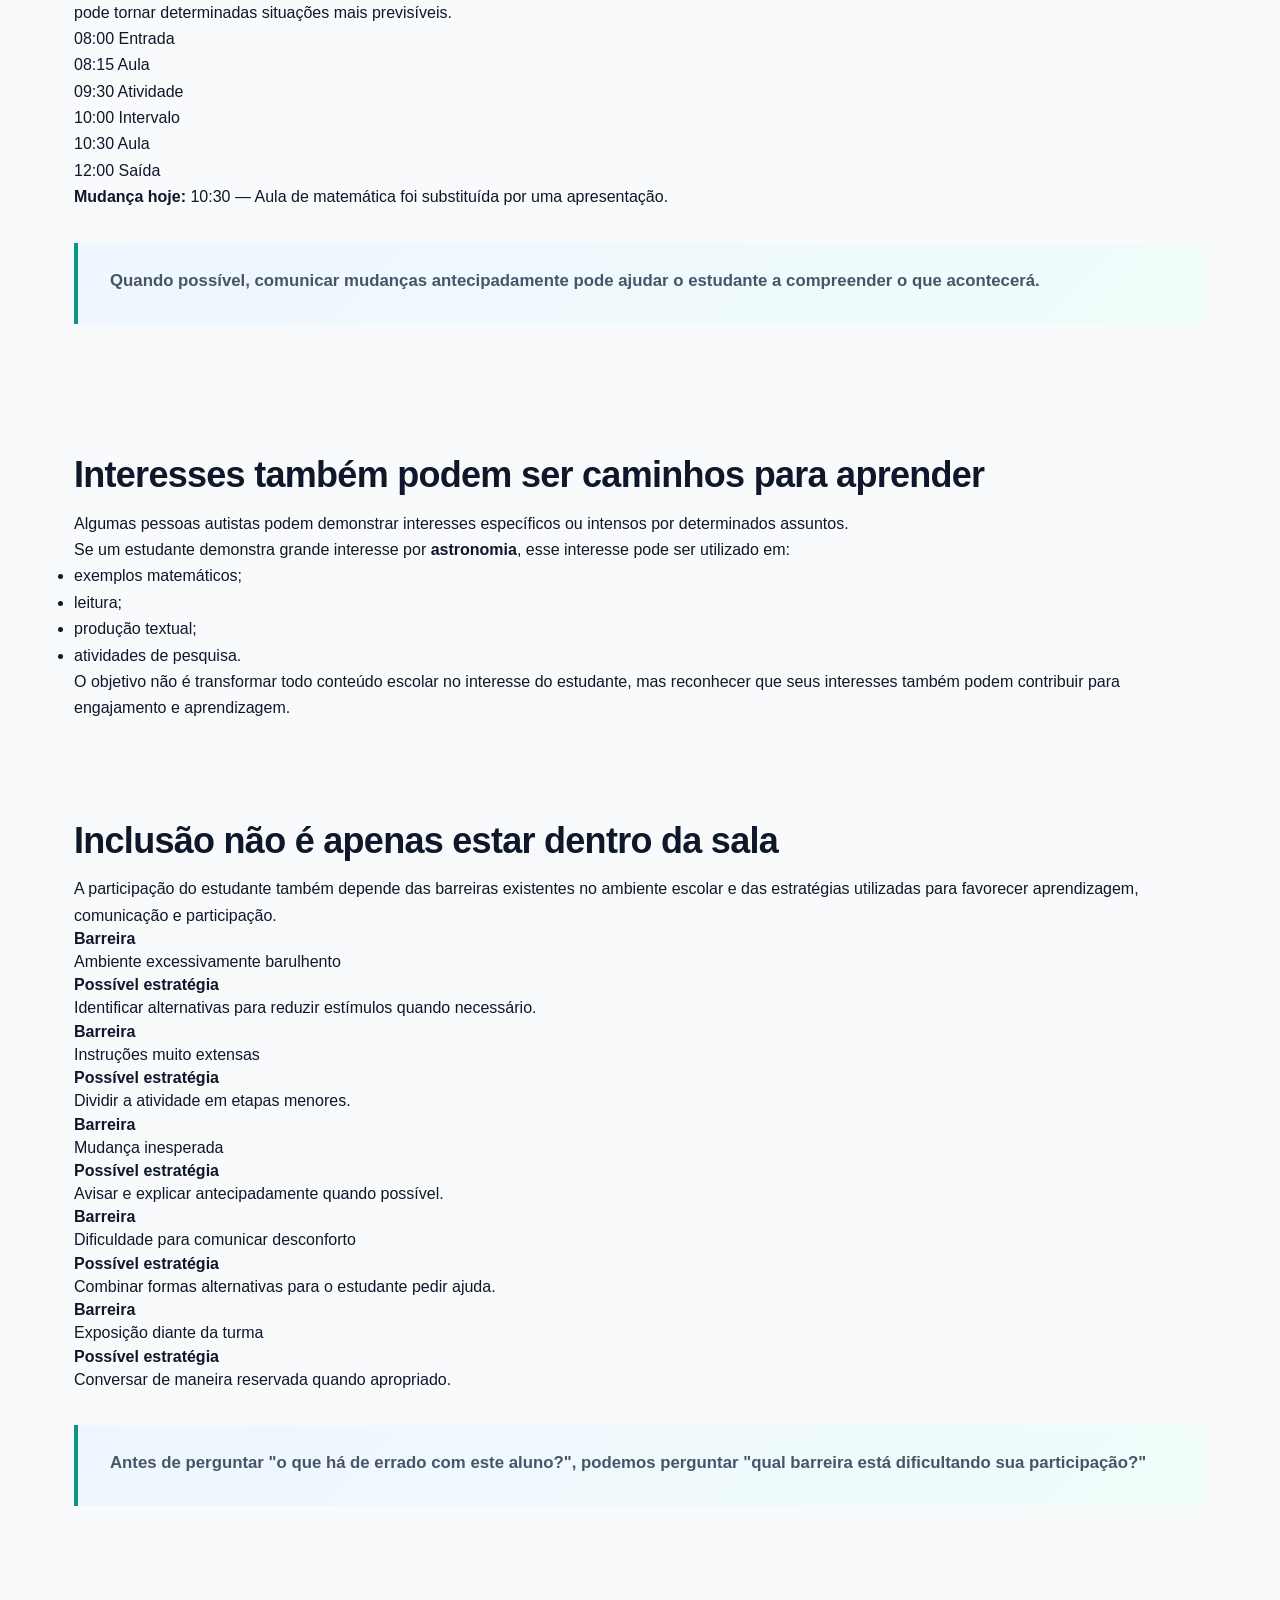
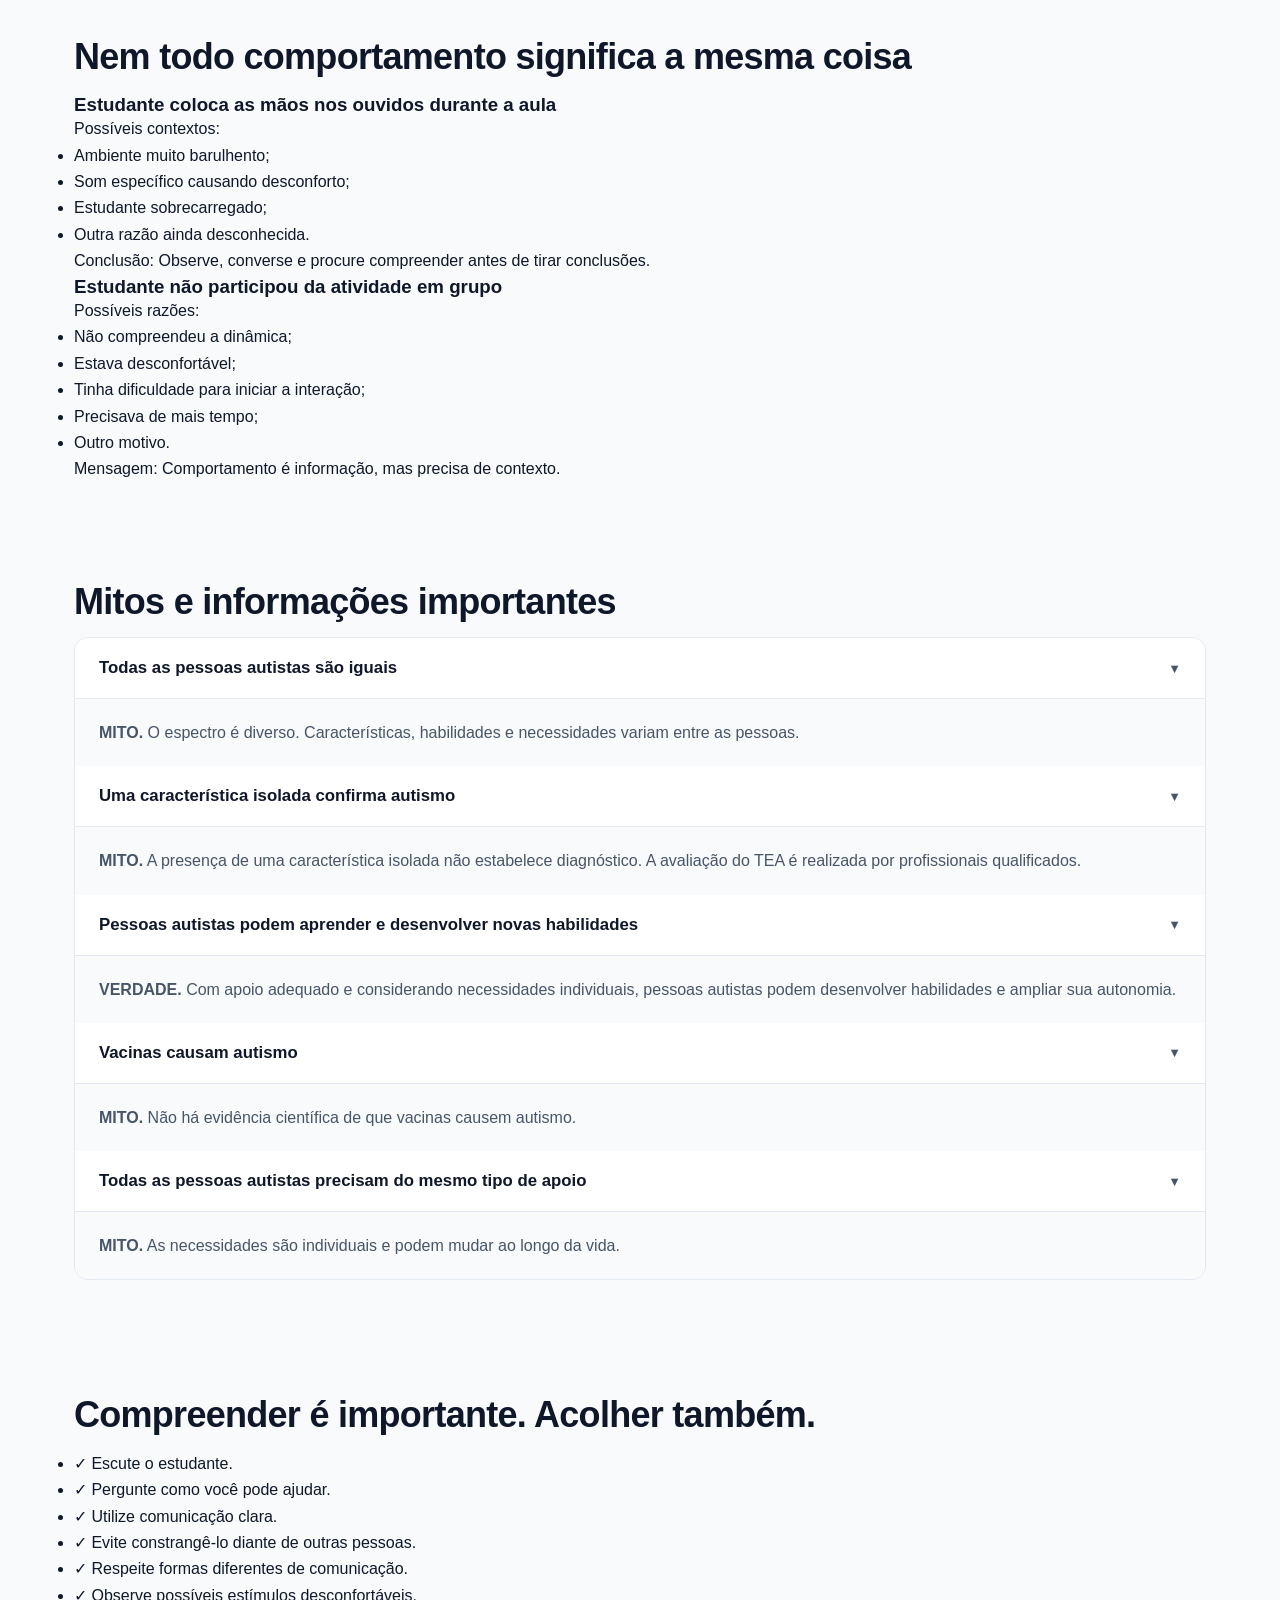
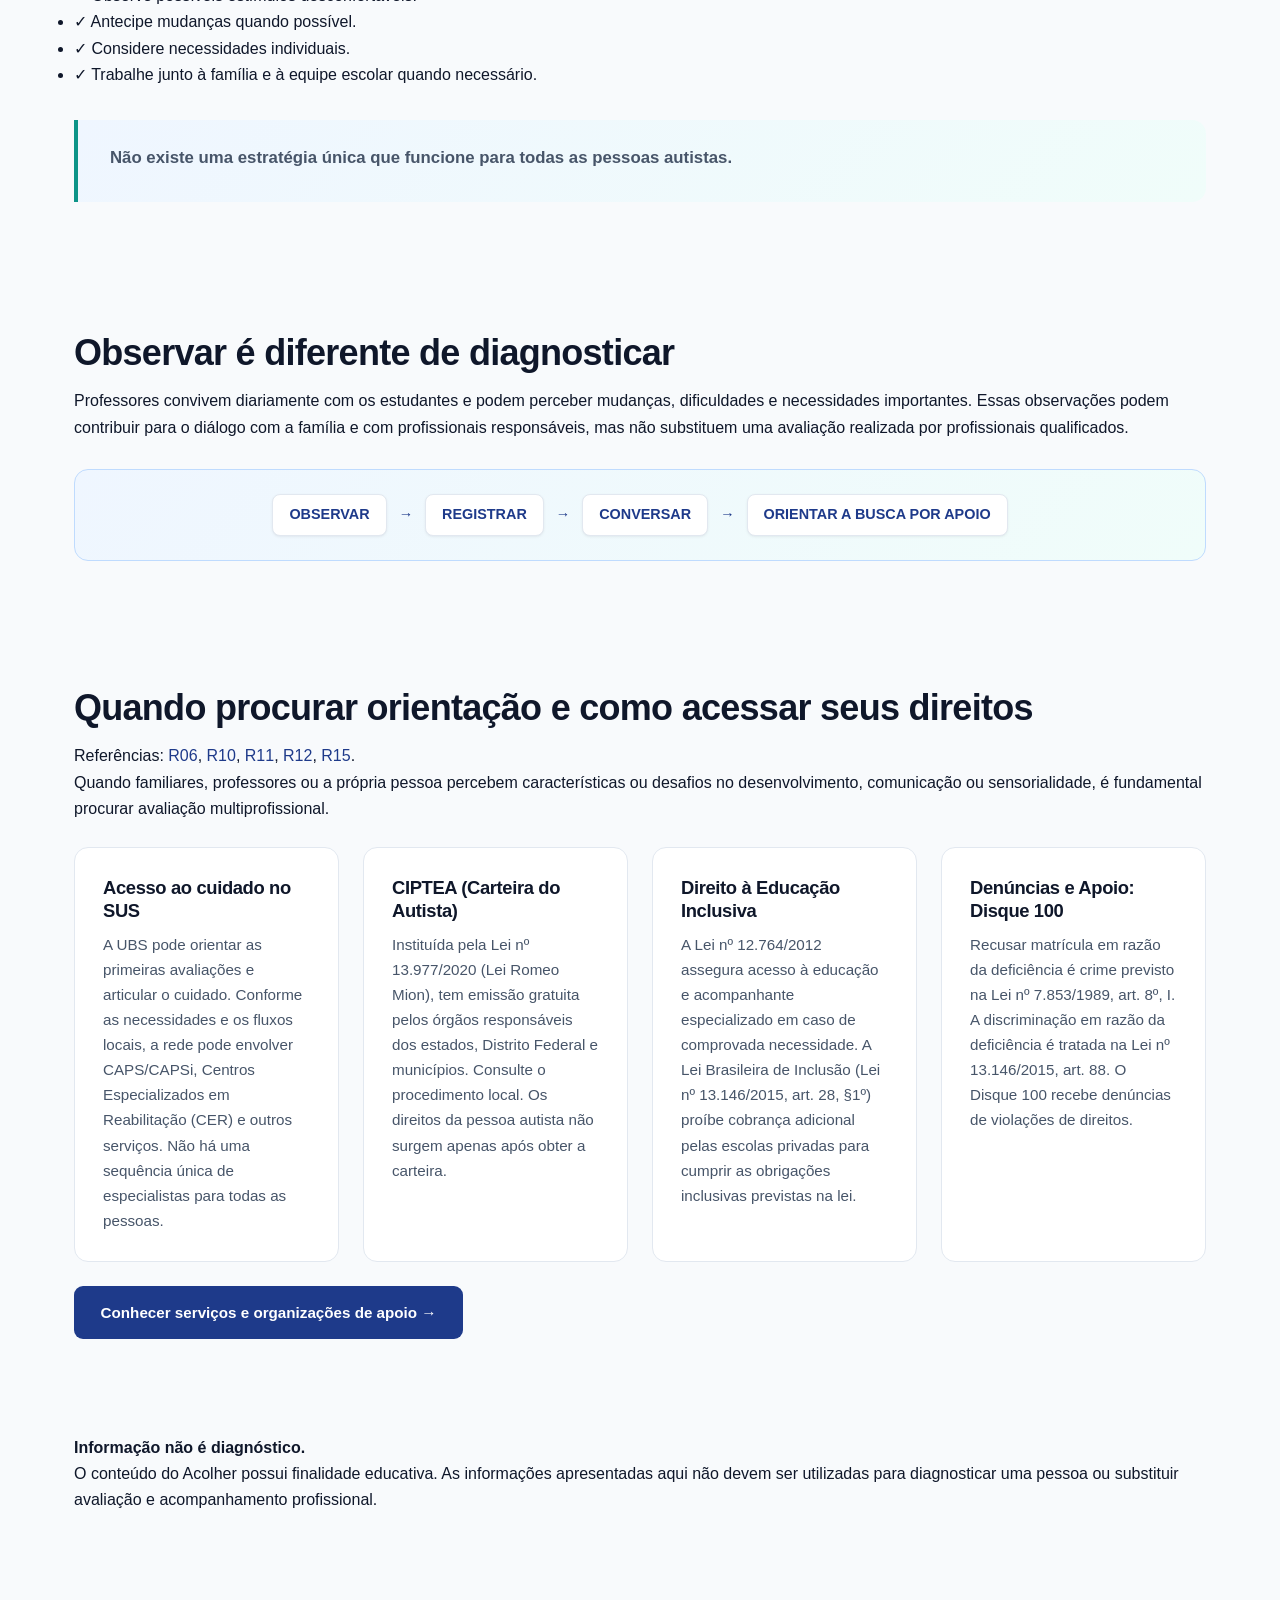
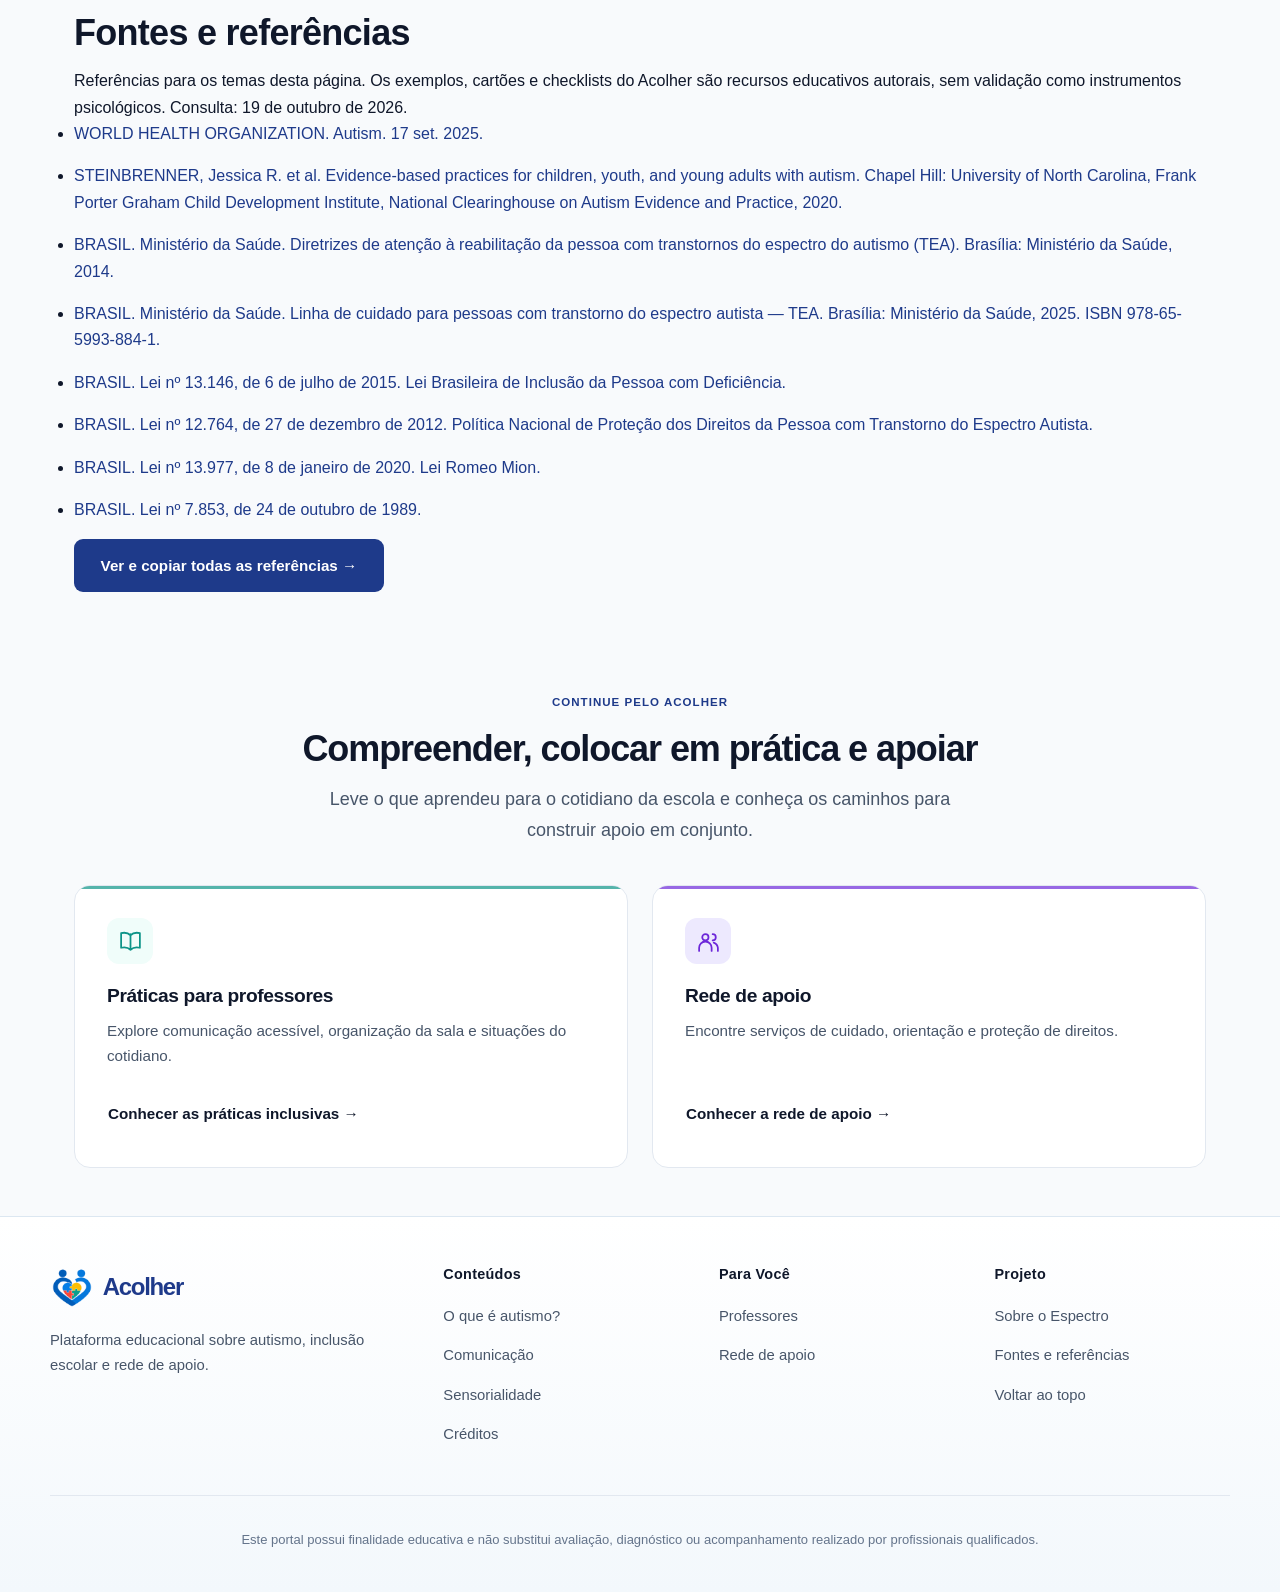
==== commit f738356a: "Adiciona créditos das participantes e da FADUC" ====
--- a/autismo.html
+++ b/autismo.html
@@ -405,6 +405,7 @@
           <li><a href="#o-que-e">O que é autismo?</a></li>
           <li><a href="#comunicacao">Comunicação</a></li>
           <li><a href="#sensorialidade">Sensorialidade</a></li>
+          <li><a href="index.html#creditos">Créditos</a></li>
         </ul>
       </div>
       <div class="footer-section">
--- a/assets/css/refinements.css
+++ b/assets/css/refinements.css
@@ -117,3 +117,25 @@
   html { scroll-behavior: auto; }
   *, *::before, *::after { transition: none !important; animation: none !important; }
 }
+
+/* Créditos do projeto */
+.credits-grid {
+  display: grid;
+  grid-template-columns: repeat(2, minmax(0, 1fr));
+  gap: 2rem;
+  padding: 2rem;
+  background: var(--surface);
+  border: 1px solid var(--border);
+  border-radius: 18px;
+}
+.credits-grid h3 { margin: 0 0 1rem; font-size: 1.1rem; }
+.credits-names { list-style: none; padding: 0; margin: 0; }
+.credits-names li { padding: .75rem 0; border-bottom: 1px solid var(--border); overflow-wrap: anywhere; }
+.credits-names li:last-child { border-bottom: 0; }
+.credits-institution { border-left: 2px solid var(--secondary); padding-left: 2rem; }
+.credits-institution p { margin: .5rem 0 0; }
+.credits-institution .credits-acronym { color: var(--primary); font-size: 1.75rem; font-weight: 800; }
+@media (max-width: 768px) {
+  .credits-grid { grid-template-columns: minmax(0, 1fr); padding: 1.5rem; }
+  .credits-institution { border-left: 0; border-top: 2px solid var(--secondary); padding: 1.5rem 0 0; }
+}
